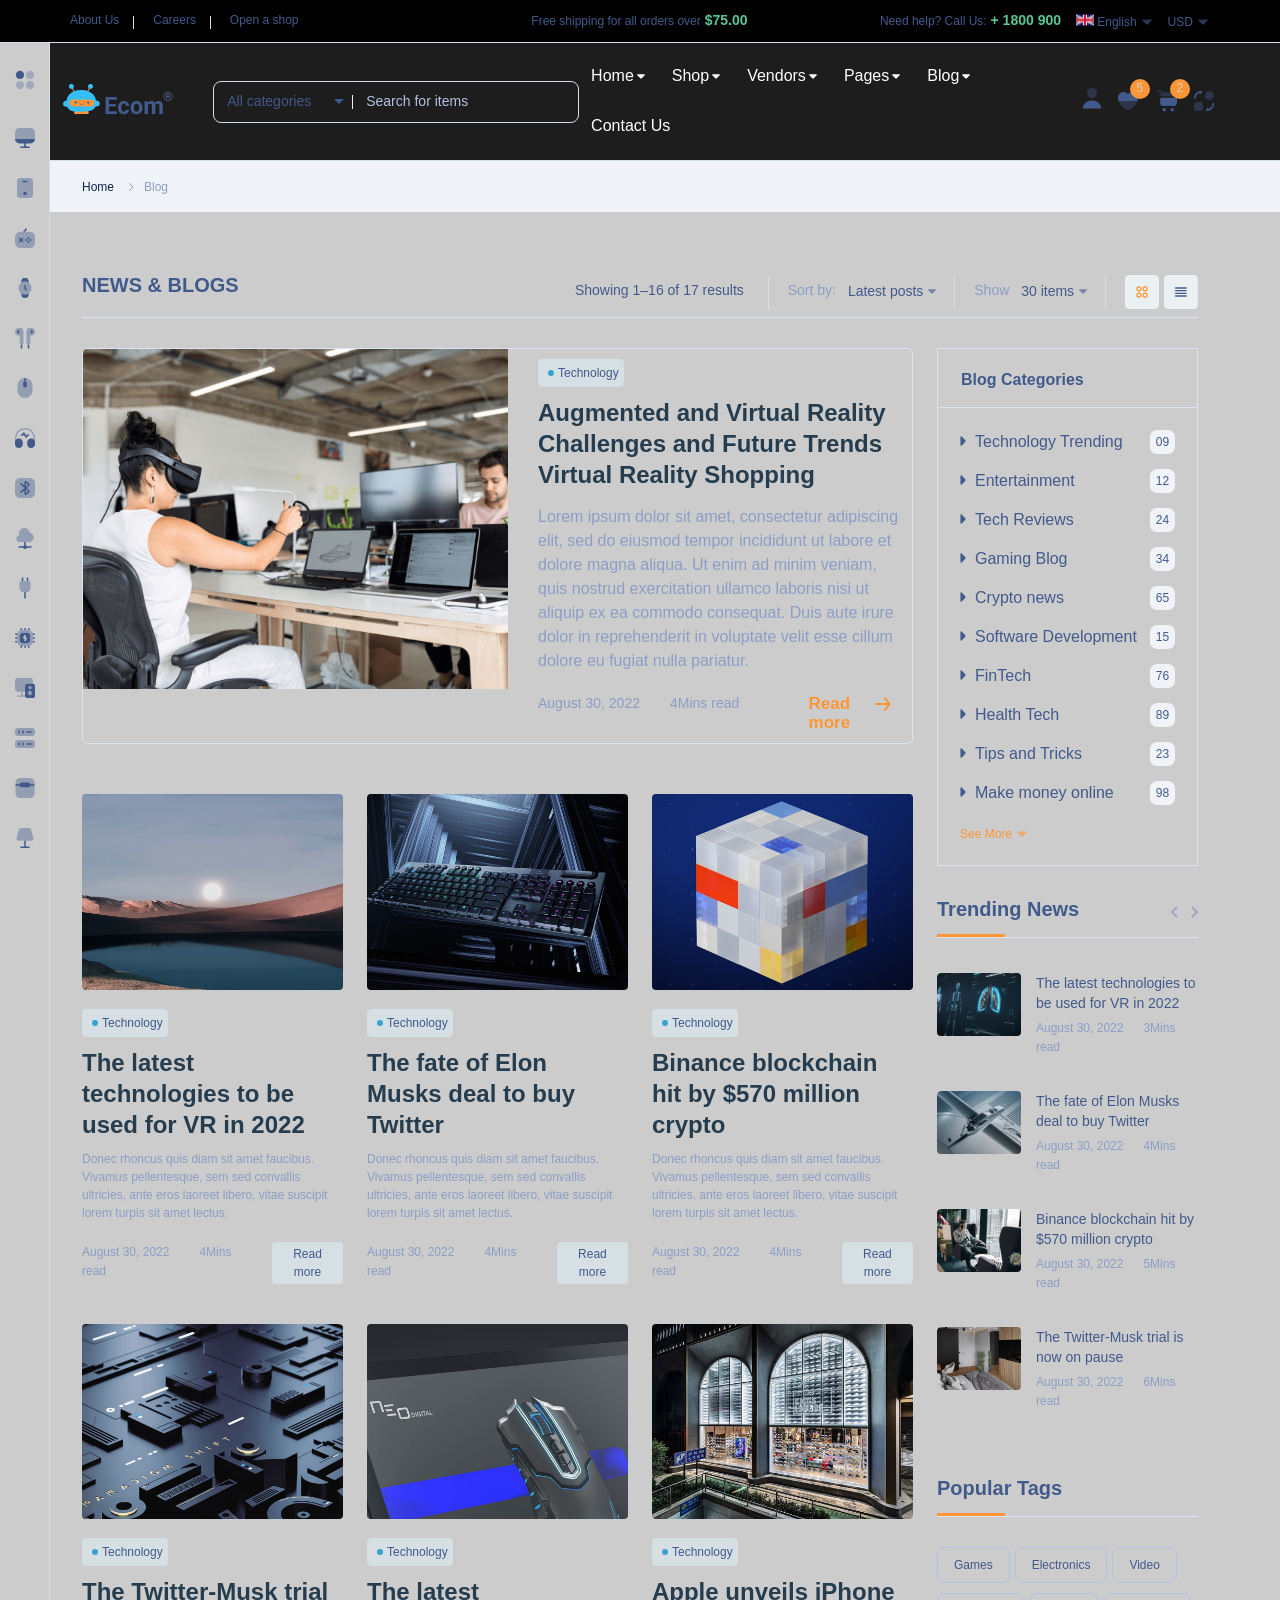
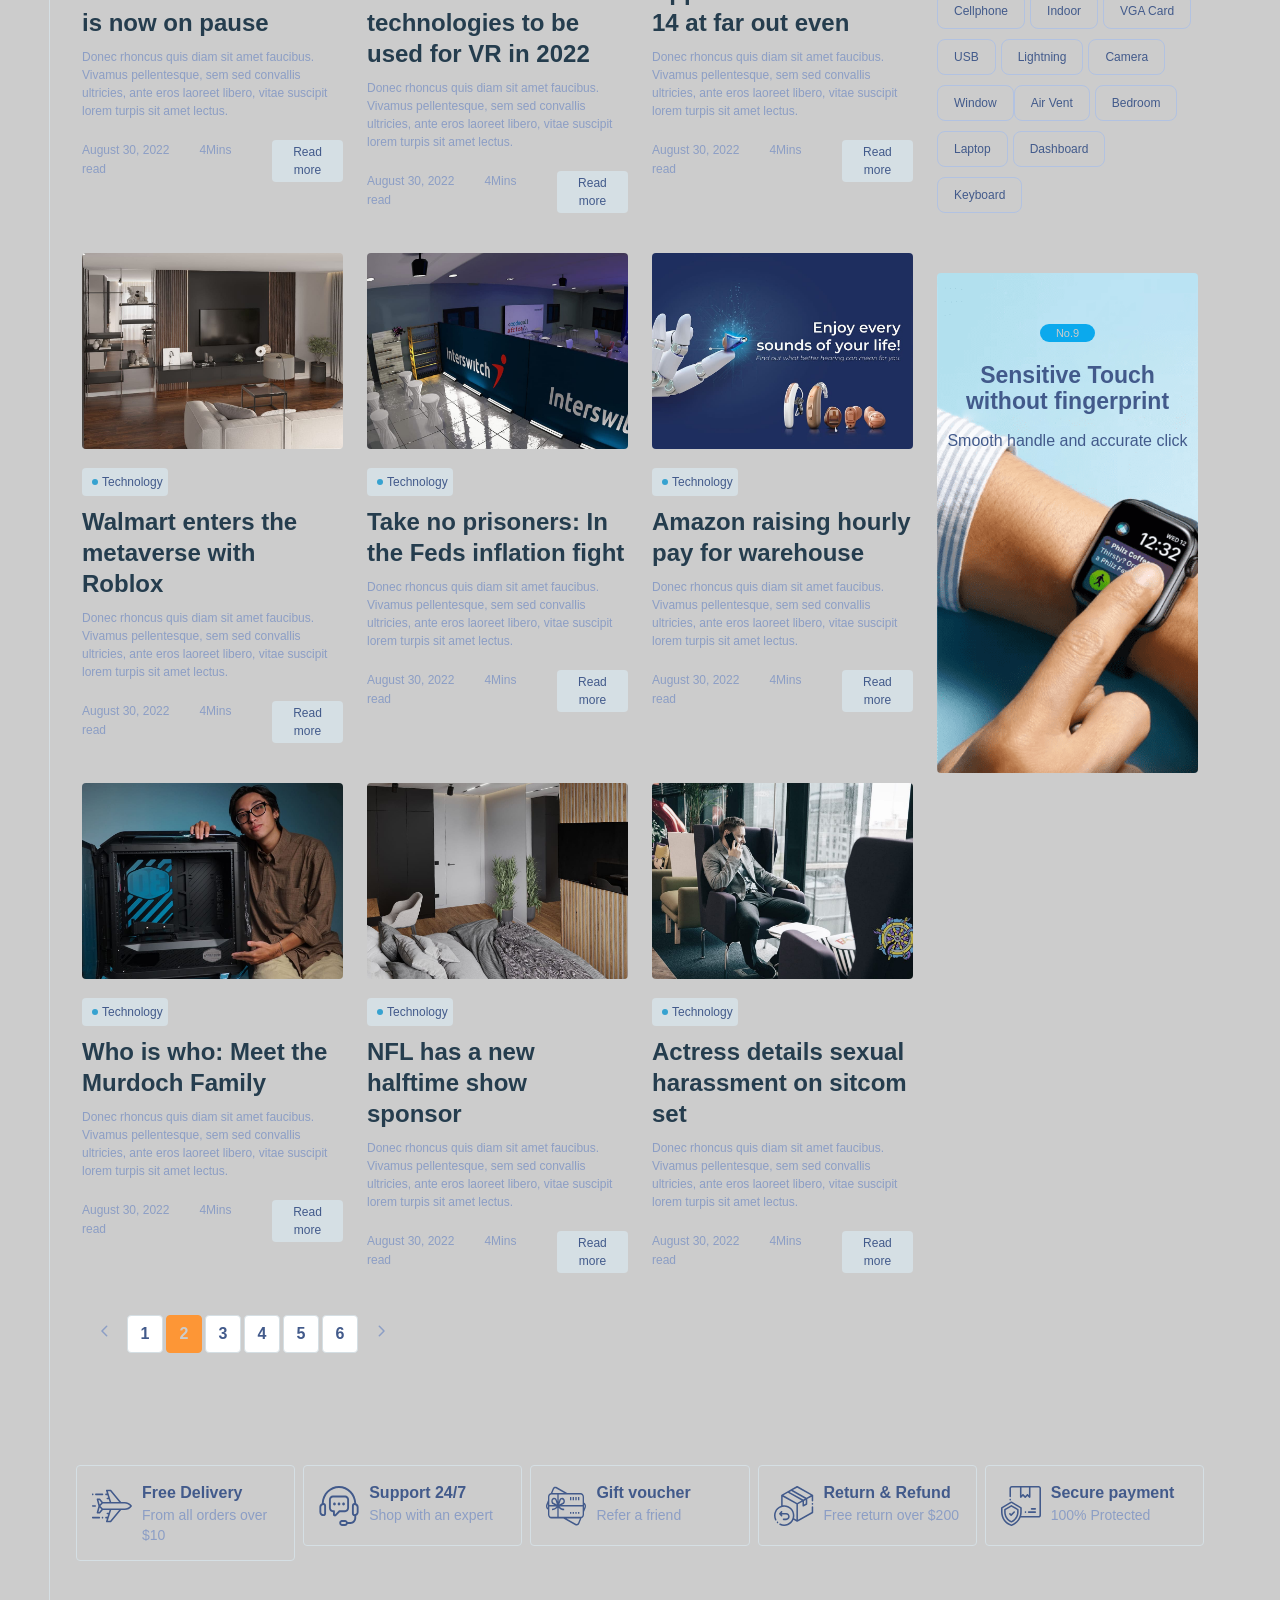
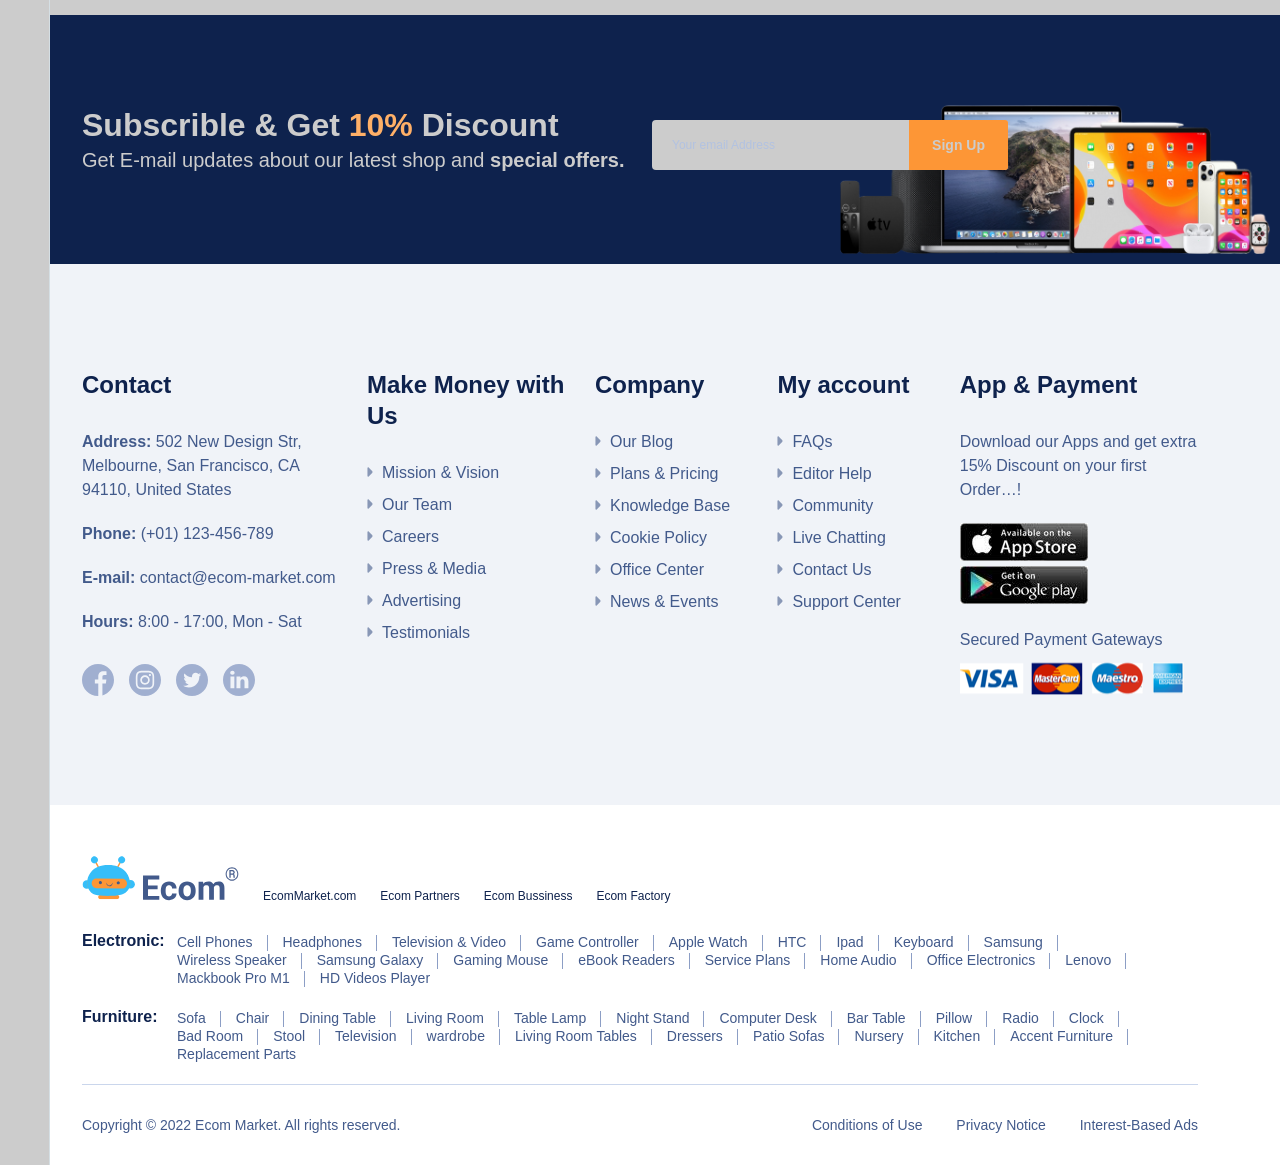
==== 1.HTML_Template_Frontend_LTR/blog-2.html @ 340ec9aa "Cambios en el home" ====
<!DOCTYPE html>
<html lang="en">
  <head>
    <meta charset="UTF-8">
    <meta name="viewport" content="width=device-width, initial-scale=1, maximum-scale=1">
    <meta http-equiv="X-UA-Compatible" content="ie=edge">
    <meta name="msapplication-TileColor" content="#0E0E0E">
    <meta name="template-color" content="#0E0E0E">
    <meta name="description" content="Index page">
    <meta name="keywords" content="index, page">
    <meta name="author" content="">
    <link rel="shortcut icon" type="image/x-icon" href="assets/imgs/template/favicon.svg">
    <link href="assets/css/style.css?v=3.0.0" rel="stylesheet">
    <title>Blog 2 - Ecom Marketplace Template</title>
  </head>
  <body>
    <div id="preloader-active">
      <div class="preloader d-flex align-items-center justify-content-center">
        <div class="preloader-inner position-relative">
          <div class="text-center"><img class="mb-10" src="assets/imgs/template/favicon.svg" alt="Ecom">
            <div class="preloader-dots"></div>
          </div>
        </div>
      </div>
    </div>
    <div class="topbar">
      <div class="container-topbar">
        <div class="menu-topbar-left d-none d-xl-block">
          <ul class="nav-small">
            <li><a class="font-xs" href="page-about-us.html">About Us</a></li>
            <li><a class="font-xs" href="page-careers.html">Careers</a></li>
            <li><a class="font-xs" href="page-register.html">Open a shop</a></li>
          </ul>
        </div>
        <div class="info-topbar text-center d-none d-xl-block"><span class="font-xs color-brand-3">Free shipping for all orders over</span><span class="font-sm-bold color-success"> $75.00</span></div>
        <div class="menu-topbar-right"><span class="font-xs color-brand-3">Need help? Call Us:</span><span class="font-sm-bold color-success"> + 1800 900</span>
          <div class="dropdown dropdown-language">
            <button class="btn dropdown-toggle" id="dropdownPage" type="button" data-bs-toggle="dropdown" aria-expanded="true" data-bs-display="static"><span class="dropdown-right font-xs color-brand-3"><img src="assets/imgs/template/en.svg" alt="Ecom"> English</span></button>
            <ul class="dropdown-menu dropdown-menu-light" aria-labelledby="dropdownPage" data-bs-popper="static">
              <li><a class="dropdown-item" href="#"><img src="assets/imgs/template/flag-en.svg" alt="Ecom"> English</a></li>
              <li><a class="dropdown-item" href="#"><img src="assets/imgs/template/flag-fr.svg" alt="Ecom"> Français</a></li>
              <li><a class="dropdown-item" href="#"><img src="assets/imgs/template/flag-es.svg" alt="Ecom"> Español</a></li>
              <li><a class="dropdown-item" href="#"><img src="assets/imgs/template/flag-pt.svg" alt="Ecom"> Português</a></li>
              <li><a class="dropdown-item" href="#"><img src="assets/imgs/template/flag-cn.svg" alt="Ecom"> 中国人</a></li>
            </ul>
          </div>
          <div class="dropdown dropdown-language">
            <button class="btn dropdown-toggle" id="dropdownPage2" type="button" data-bs-toggle="dropdown" aria-expanded="true" data-bs-display="static"><span class="dropdown-right font-xs color-brand-3">USD</span></button>
            <ul class="dropdown-menu dropdown-menu-light dropdown-menu-end" aria-labelledby="dropdownPage2" data-bs-popper="static">
              <li><a class="dropdown-item active" href="#">USD</a></li>
              <li><a class="dropdown-item" href="#">EUR</a></li>
              <li><a class="dropdown-item" href="#">AUD</a></li>
              <li><a class="dropdown-item" href="#">SGP</a></li>
            </ul>
          </div>
        </div>
      </div>
    </div>
    <header class="header sticky-bar">
      <div class="container">
        <div class="main-header">
          <div class="header-left">
            <div class="header-logo"><a class="d-flex" href="index.html"><img alt="Ecom" src="assets/imgs/template/logo.svg"></a></div>
            <div class="header-search">
              <div class="box-header-search">
                <form class="form-search" method="post" action="#">
                  <div class="box-category">
                    <select class="select-active select2-hidden-accessible">
                      <option>All categories</option>
                      <option value="Computers Accessories">Computers Accessories</option>
                      <option value="Cell Phones">Cell Phones</option>
                      <option value="Gaming Gatgets">Gaming Gatgets</option>
                      <option value="Smart watches">Smart watches</option>
                      <option value="Wired Headphone">Wired Headphone</option>
                      <option value="Mouse &amp; Keyboard">Mouse Keyboard</option>
                      <option value="Headphone">Headphone</option>
                      <option value="Bluetooth devices">Bluetooth devices</option>
                      <option value="Cloud Software">Cloud Software</option>
                    </select>
                  </div>
                  <div class="box-keysearch">
                    <input class="form-control font-xs" type="text" value="" placeholder="Search for items">
                  </div>
                </form>
              </div>
            </div>
            <div class="header-nav">
              <nav class="nav-main-menu d-none d-xl-block">
                <ul class="main-menu">
                  <li class="has-children"><a class="active" href="index.html">Home</a>
                    <ul class="sub-menu two-col">
                      <li><a href="index.html">Homepage - 1</a></li>
                      <li><a href="index-2.html">Homepage - 2</a></li>
                      <li><a href="index-3.html">Homepage - 3</a></li>
                      <li><a href="index-4.html">Homepage - 4</a></li>
                      <li><a href="index-5.html">Homepage - 5</a></li>
                      <li><a href="index-6.html">Homepage - 6</a></li>
                      <li><a href="index-7.html">Homepage - 7</a></li>
                      <li><a href="index-8.html">Homepage - 8</a></li>
                      <li><a href="index-9.html">Homepage - 9</a></li>
                      <li><a href="index-10.html">Homepage - 10</a></li>
                    </ul>
                  </li>
                  <li class="has-children"><a href="shop-grid.html">Shop</a>
                    <ul class="sub-menu two-col">
                      <li><a href="shop-grid.html">Shop Grid</a></li>
                      <li><a href="shop-grid-2.html">Shop Grid 2</a></li>
                      <li><a href="shop-list.html">Shop list - Left sidebar</a></li>
                      <li><a href="shop-list-2.html">Shop list - Right sidebar</a></li>
                      <li><a href="shop-fullwidth.html">Shop Fullwidth</a></li>
                      <li><a href="shop-single-product.html">Single Product</a></li>
                      <li><a href="shop-single-product-2.html">Single Product 2</a></li>
                      <li><a href="shop-single-product-3.html">Single Product 3</a></li>
                      <li><a href="shop-single-product-4.html">Single Product 4</a></li>
                      <li><a href="shop-cart.html">Shop Cart</a></li>
                      <li><a href="shop-checkout.html">Shop Checkout</a></li>
                      <li><a href="shop-compare.html">Shop Compare</a></li>
                      <li><a href="shop-wishlist.html">Shop Wishlist</a></li>
                    </ul>
                  </li>
                  <li class="has-children"><a href="shop-vendor-list.html">Vendors</a>
                    <ul class="sub-menu">
                      <li><a href="shop-vendor-list.html">Vendors Listing</a></li>
                      <li><a href="shop-vendor-single.html">Vendor Single</a></li>
                    </ul>
                  </li>
                  <li class="has-children"><a href="#">Pages</a>
                    <ul class="sub-menu">
                      <li><a href="page-about-us.html">About Us</a></li>
                      <li><a href="page-contact.html">Contact Us</a></li>
                      <li><a href="page-careers.html">Careers</a></li>
                      <li><a href="page-term.html">Term and Condition</a></li>
                      <li><a href="page-register.html">Register</a></li>
                      <li><a href="page-login.html">Login</a></li>
                      <li><a href="page-404.html">Error 404</a></li>
                    </ul>
                  </li>
                  <li class="has-children"><a href="blog.html">Blog</a>
                    <ul class="sub-menu">
                      <li><a href="blog.html">Blog - No Sidebar</a></li>
                      <li><a href="blog-2.html">Blog - Right Sidebar</a></li>
                      <li><a href="blog-list.html">Blog List</a></li>
                      <li><a href="blog-big.html">Blog category big</a></li>
                      <li><a href="blog-single.html">Blog Single - Left sidebar</a></li>
                      <li><a href="blog-single-2.html">Blog Single - Right sidebar</a></li>
                      <li><a href="blog-single-3.html">Blog Single - No sidebar</a></li>
                    </ul>
                  </li>
                  <li><a href="page-contact.html">Contact Us</a></li>
                </ul>
              </nav>
              <div class="burger-icon burger-icon-white"><span class="burger-icon-top"></span><span class="burger-icon-mid"></span><span class="burger-icon-bottom"></span></div>
            </div>
            <div class="header-shop">
              <div class="d-inline-block box-dropdown-cart"><span class="font-lg icon-list icon-account"><span>Account</span></span>
                <div class="dropdown-account">
                  <ul>
                    <li><a href="page-account.html">My Account</a></li>
                    <li><a href="page-account.html">Order Tracking</a></li>
                    <li><a href="page-account.html">My Orders</a></li>
                    <li><a href="page-account.html">My Wishlist</a></li>
                    <li><a href="page-account.html">Setting</a></li>
                    <li><a href="page-login.html">Sign out</a></li>
                  </ul>
                </div>
              </div><a class="font-lg icon-list icon-wishlist" href="shop-wishlist.html"><span>Wishlist</span><span class="number-item font-xs">5</span></a>
              <div class="d-inline-block box-dropdown-cart"><span class="font-lg icon-list icon-cart"><span>Cart</span><span class="number-item font-xs">2</span></span>
                <div class="dropdown-cart">
                  <div class="item-cart mb-20">
                    <div class="cart-image"><img src="assets/imgs/page/homepage1/imgsp5.png" alt="Ecom"></div>
                    <div class="cart-info"><a class="font-sm-bold color-brand-3" href="shop-single-product.html">2022 Apple iMac with Retina 5K Display 8GB RAM, 256GB SSD</a>
                      <p><span class="color-brand-2 font-sm-bold">1 x $2856.4</span></p>
                    </div>
                  </div>
                  <div class="item-cart mb-20">
                    <div class="cart-image"><img src="assets/imgs/page/homepage1/imgsp4.png" alt="Ecom"></div>
                    <div class="cart-info"><a class="font-sm-bold color-brand-3" href="shop-single-product-2.html">2022 Apple iMac with Retina 5K Display 8GB RAM, 256GB SSD</a>
                      <p><span class="color-brand-2 font-sm-bold">1 x $2856.4</span></p>
                    </div>
                  </div>
                  <div class="border-bottom pt-0 mb-15"></div>
                  <div class="cart-total">
                    <div class="row">
                      <div class="col-6 text-start"><span class="font-md-bold color-brand-3">Total</span></div>
                      <div class="col-6"><span class="font-md-bold color-brand-1">$2586.3</span></div>
                    </div>
                    <div class="row mt-15">
                      <div class="col-6 text-start"><a class="btn btn-cart w-auto" href="shop-cart.html">View cart</a></div>
                      <div class="col-6"><a class="btn btn-buy w-auto" href="shop-checkout.html">Checkout</a></div>
                    </div>
                  </div>
                </div>
              </div><a class="font-lg icon-list icon-compare" href="shop-compare.html"><span>Compare</span></a>
            </div>
          </div>
        </div>
      </div>
    </header>
    <div class="mobile-header-active mobile-header-wrapper-style perfect-scrollbar">
      <div class="mobile-header-wrapper-inner">
        <div class="mobile-header-content-area">
          <div class="mobile-logo"><a class="d-flex" href="index.html"><img alt="Ecom" src="assets/imgs/template/logo.svg"></a></div>
          <div class="perfect-scroll">
            <div class="mobile-menu-wrap mobile-header-border">
              <nav class="mt-15">
                <ul class="mobile-menu font-heading">
                  <li class="has-children"><a class="active" href="index.html">Home</a>
                    <ul class="sub-menu">
                      <li><a href="index.html">Homepage - 1</a></li>
                      <li><a href="index-2.html">Homepage - 2</a></li>
                      <li><a href="index-3.html">Homepage - 3</a></li>
                      <li><a href="index-4.html">Homepage - 4</a></li>
                      <li><a href="index-5.html">Homepage - 5</a></li>
                      <li><a href="index-6.html">Homepage - 6</a></li>
                      <li><a href="index-7.html">Homepage - 7</a></li>
                      <li><a href="index-8.html">Homepage - 8</a></li>
                      <li><a href="index-9.html">Homepage - 9</a></li>
                      <li><a href="index-10.html">Homepage - 10</a></li>
                    </ul>
                  </li>
                  <li class="has-children"><a href="shop-grid.html">Shop</a>
                    <ul class="sub-menu">
                      <li><a href="shop-grid.html">Shop Grid</a></li>
                      <li><a href="shop-grid-2.html">Shop Grid 2</a></li>
                      <li><a href="shop-list.html">Shop List</a></li>
                      <li><a href="shop-list-2.html">Shop List 2</a></li>
                      <li><a href="shop-fullwidth.html">Shop Fullwidth</a></li>
                      <li><a href="shop-single-product.html">Single Product</a></li>
                      <li><a href="shop-single-product-2.html">Single Product 2</a></li>
                      <li><a href="shop-single-product-3.html">Single Product 3</a></li>
                      <li><a href="shop-single-product-4.html">Single Product 4</a></li>
                      <li><a href="shop-cart.html">Shop Cart</a></li>
                      <li><a href="shop-checkout.html">Shop Checkout</a></li>
                      <li><a href="shop-compare.html">Shop Compare</a></li>
                      <li><a href="shop-wishlist.html">Shop Wishlist</a></li>
                    </ul>
                  </li>
                  <li class="has-children"><a href="shop-vendor-list.html">Vendors</a>
                    <ul class="sub-menu">
                      <li><a href="shop-vendor-list.html">Vendors Listing</a></li>
                      <li><a href="shop-vendor-single.html">Vendor Single</a></li>
                    </ul>
                  </li>
                  <li class="has-children"><a href="#">Pages</a>
                    <ul class="sub-menu">
                      <li><a href="page-about-us.html">About Us</a></li>
                      <li><a href="page-contact.html">Contact Us</a></li>
                      <li><a href="page-careers.html">Careers</a></li>
                      <li><a href="page-term.html">Term and Condition</a></li>
                      <li><a href="page-register.html">Register</a></li>
                      <li><a href="page-login.html">Login</a></li>
                      <li><a href="page-404.html">Error 404</a></li>
                    </ul>
                  </li>
                  <li class="has-children"><a href="blog.html">Blog</a>
                    <ul class="sub-menu">
                      <li><a href="blog.html">Blog Grid</a></li>
                      <li><a href="blog-2.html">Blog Grid 2</a></li>
                      <li><a href="blog-list.html">Blog List</a></li>
                      <li><a href="blog-big.html">Blog Big</a></li>
                      <li><a href="blog-single.html">Blog Single - Left sidebar</a></li>
                      <li><a href="blog-single-2.html">Blog Single - Right sidebar</a></li>
                      <li><a href="blog-single-3.html">Blog Single - No sidebar</a></li>
                    </ul>
                  </li>
                  <li><a href="page-contact.html">Contact</a></li>
                </ul>
              </nav>
            </div>
            <div class="mobile-account">
              <div class="mobile-header-top">
                <div class="user-account"><a href="page-account.html"><img src="assets/imgs/template/ava_1.png" alt="Ecom"></a>
                  <div class="content">
                    <h6 class="user-name">Hello<span class="text-brand"> Steven !</span></h6>
                    <p class="font-xs text-muted">You have 3 new messages</p>
                  </div>
                </div>
              </div>
              <ul class="mobile-menu">
                <li><a href="page-account.html">My Account</a></li>
                <li><a href="page-account.html">Order Tracking</a></li>
                <li><a href="page-account.html">My Orders</a></li>
                <li><a href="page-account.html">My Wishlist</a></li>
                <li><a href="page-account.html">Setting</a></li>
                <li><a href="page-login.html">Sign out</a></li>
              </ul>
            </div>
            <div class="mobile-banner">
              <div class="bg-5 block-iphone"><span class="color-brand-3 font-sm-lh32">Starting from $899</span>
                <h3 class="font-xl mb-10">iPhone 12 Pro 128Gb</h3>
                <p class="font-base color-brand-3 mb-10">Special Sale</p><a class="btn btn-arrow" href="shop-grid.html">learn more</a>
              </div>
            </div>
            <div class="site-copyright color-gray-400 mt-30">Copyright 2022 &copy; Ecom - Marketplace Template.<br>Designed by<a href="http://alithemes.com" target="_blank">&nbsp; AliThemes</a></div>
          </div>
        </div>
      </div>
    </div>
    <div class="sidebar-left"><a class="btn btn-open" href="#"></a>
      <ul class="menu-icons hidden">
        <li><a href="javascript:void(0)"><img src="assets/imgs/template/monitor.svg" alt="Ecom"></a></li>
        <li><a href="javascript:void(0)"><img src="assets/imgs/template/mobile.svg" alt="Ecom"></a></li>
        <li><a href="#"><img src="assets/imgs/template/game.svg" alt="Ecom"></a></li>
        <li><a href="#"><img src="assets/imgs/template/clock.svg" alt="Ecom"></a></li>
        <li><a href="#"><img src="assets/imgs/template/airpod.svg" alt="Ecom"></a></li>
        <li><a href="#"><img src="assets/imgs/template/airpods.svg" alt="Ecom"></a></li>
        <li><a href="#"><img src="assets/imgs/template/mouse.svg" alt="Ecom"></a></li>
        <li><a href="#"><img src="assets/imgs/template/music-play.svg" alt="Ecom"></a></li>
        <li><a href="#"><img src="assets/imgs/template/bluetooth.svg" alt="Ecom"></a></li>
        <li><a href="#"><img src="assets/imgs/template/clound.svg" alt="Ecom"></a></li>
        <li><a href="#"><img src="assets/imgs/template/electricity.svg" alt="Ecom"></a></li>
        <li><a href="#"><img src="assets/imgs/template/cpu.svg" alt="Ecom"></a></li>
        <li><a href="#"><img src="assets/imgs/template/devices.svg" alt="Ecom"></a></li>
        <li><a href="#"><img src="assets/imgs/template/driver.svg" alt="Ecom"></a></li>
        <li><a href="#"><img src="assets/imgs/template/lamp.svg" alt="Ecom"></a></li>
      </ul>
      <ul class="menu-texts menu-close">
        <li class="has-children"><a href="shop-grid-2.html"><span class="img-link"><img src="assets/imgs/template/monitor.svg" alt="Ecom"></span><span class="text-link">Computers &amp; Accessories</span></a>
          <ul class="sub-menu">
            <li><a href="shop-grid.html">Computer Accessories</a></li>
            <li><a href="shop-grid.html">Computer Cases</a></li>
            <li><a href="shop-grid.html">Laptop</a></li>
            <li><a href="shop-grid.html">HDD</a></li>
            <li><a href="shop-grid.html">RAM</a></li>
            <li><a href="shop-grid.html">Headphone</a></li>
          </ul>
        </li>
        <li class="has-children"><a href="#"><span class="img-link"><img src="assets/imgs/template/mobile.svg" alt="Ecom"></span><span class="text-link">Cell Phones</span></a>
          <ul class="sub-menu">
            <li><a href="shop-grid.html">Phone Accessories</a></li>
            <li><a href="shop-grid.html">Phone Cases</a></li>
            <li><a href="shop-grid.html">Postpaid Phones</a></li>
            <li><a href="shop-grid.html">Unlocked Phones</a></li>
            <li><a href="shop-grid.html">Prepaid Phones</a></li>
            <li><a href="shop-grid.html">Prepaid Plans</a></li>
            <li><a href="shop-grid.html">Refurbished Phones</a></li>
            <li><a href="shop-grid.html">Straight Talk</a></li>
            <li><a href="shop-grid.html">iPhone</a></li>
            <li><a href="shop-grid.html">Samsung Galaxy</a></li>
            <li><a href="shop-grid.html">Samsung Galaxy</a></li>
            <li><a href="shop-grid.html">Samsung Galaxy</a></li>
            <li><a href="shop-grid.html">Samsung Galaxy</a></li>
            <li><a href="shop-grid.html">Samsung Galaxy</a></li>
          </ul>
        </li>
        <li class="has-children"><a href="shop-grid.html"><span class="img-link"><img src="assets/imgs/template/game.svg" alt="Ecom"></span><span class="text-link">Gaming Gatgets</span></a>
          <ul class="sub-menu">
            <li><a href="shop-grid.html">Wireless Routers</a></li>
            <li><a href="shop-grid.html">Cool New Gadgets</a></li>
            <li><a href="shop-grid.html">Tech and Gadgets</a></li>
            <li><a href="shop-grid.html">Geek Gifts and Gadgets</a></li>
            <li><a href="shop-grid.html">Xbox Accessories</a></li>
            <li><a href="shop-grid.html">PlayStation Accessories</a></li>
          </ul>
        </li>
        <li class="has-children"><a href="shop-grid.html"><span class="img-link"><img src="assets/imgs/template/clock.svg" alt="Ecom"></span><span class="text-link">Smart watches</span></a>
          <ul class="sub-menu">
            <li><a href="shop-grid.html">Smart Watches</a></li>
            <li><a href="shop-grid.html">Fashion Smart Watches</a></li>
            <li><a href="shop-grid.html">Smart Bracelets</a></li>
            <li><a href="shop-grid.html">Pocket Watches</a></li>
            <li><a href="shop-grid.html">Smart Rings</a></li>
            <li><a href="shop-grid.html">Other Watches</a></li>
          </ul>
        </li>
        <li class="has-children"><a href="shop-grid.html"><span class="img-link"><img src="assets/imgs/template/airpods.svg" alt="Ecom"></span><span class="text-link">Wired Headphone</span></a>
          <ul class="sub-menu">
            <li><a href="shop-grid.html">On-Ear Headphones</a></li>
            <li><a href="shop-grid.html">Earbud & In-Ear</a></li>
            <li><a href="shop-grid.html">DJ Headphones</a></li>
            <li><a href="shop-grid.html">PC Accessories</a></li>
            <li><a href="shop-grid.html">PC Game Headsets</a></li>
          </ul>
        </li>
        <li class="has-children"><a href="shop-grid.html"><span class="img-link"><img src="assets/imgs/template/mouse.svg" alt="Ecom"></span><span class="text-link">Mouse &amp; Keyboard</span></a>
          <ul class="sub-menu">
            <li><a href="shop-grid.html">Logitech</a></li>
            <li><a href="shop-grid.html">Redragon</a></li>
            <li><a href="shop-grid.html">Amazon Basics</a></li>
            <li><a href="shop-grid.html">Microsoft</a></li>
            <li><a href="shop-grid.html">MageGee</a></li>
          </ul>
        </li>
        <li class="has-children"><a href="shop-grid.html"><span class="img-link"><img src="assets/imgs/template/music-play.svg" alt="Ecom"></span><span class="text-link">Headphone</span></a>
          <ul class="sub-menu">
            <li><a href="shop-grid.html">Car Audio Systems</a></li>
            <li><a href="shop-grid.html">Cellphones</a></li>
            <li><a href="shop-grid.html">Desktops</a></li>
            <li><a href="shop-grid.html">Gaming Consoles</a></li>
            <li><a href="shop-grid.html">Telephones</a></li>
          </ul>
        </li>
        <li class="has-children"><a href="shop-grid.html"><span class="img-link"><img src="assets/imgs/template/bluetooth.svg" alt="Ecom"></span><span class="text-link">Bluetooth devices</span></a>
          <ul class="sub-menu">
            <li><a href="shop-grid.html">Player Accessories</a></li>
            <li><a href="shop-grid.html">Computer Accessories</a></li>
            <li><a href="shop-grid.html">Speakers & Audio</a></li>
            <li><a href="shop-grid.html">Computer Networking</a></li>
            <li><a href="shop-grid.html">Movies & Films</a></li>
          </ul>
        </li>
        <li class="has-children"><a href="shop-grid.html"><span class="img-link"><img src="assets/imgs/template/clound.svg" alt="Ecom"></span><span class="text-link">Cloud Software</span></a>
          <ul class="sub-menu">
            <li><a href="shop-grid.html">Android</a></li>
            <li><a href="shop-grid.html">Linux & Unix</a></li>
            <li><a href="shop-grid.html">Macintosh</a></li>
            <li><a href="shop-grid.html">Windows</a></li>
            <li><a href="shop-grid.html">iPhone & iOS</a></li>
          </ul>
        </li>
        <li class="has-children"><a href="shop-grid.html"><span class="img-link"><img src="assets/imgs/template/electricity.svg" alt="Ecom"></span><span class="text-link">Electric accessories</span></a>
          <ul class="sub-menu">
            <li><a href="shop-grid.html">Antenna Toppers</a></li>
            <li><a href="shop-grid.html">Automotive Body Armor</a></li>
            <li><a href="shop-grid.html">Power Inverter</a></li>
            <li><a href="shop-grid.html">Gas Tank Doors</a></li>
            <li><a href="shop-grid.html">Hood Scoops & Vents</a></li>
          </ul>
        </li>
        <li class="has-children"><a href="shop-grid.html"><span class="img-link"><img src="assets/imgs/template/cpu.svg" alt="Ecom"></span><span class="text-link">Mainboard &amp; CPU</span></a>
          <ul class="sub-menu">
            <li><a href="shop-grid.html">Computer CPU Processors</a></li>
            <li><a href="shop-grid.html">Internal Fans & Cooling</a></li>
            <li><a href="shop-grid.html">Graphics Cards</a></li>
            <li><a href="shop-grid.html">Network I/O Port Cards</a></li>
            <li><a href="shop-grid.html">Internal Memory Card</a></li>
          </ul>
        </li>
        <li class="has-children"><a href="shop-grid.html"><span class="img-link"><img src="assets/imgs/template/devices.svg" alt="Ecom"></span><span class="text-link">Desktop PC</span></a>
          <ul class="sub-menu">
            <li><a href="shop-grid.html">Graphic PC</a></li>
            <li><a href="shop-grid.html">Office PC</a></li>
            <li><a href="shop-grid.html">Gaming PC</a></li>
            <li><a href="shop-grid.html">Server</a></li>
          </ul>
        </li>
        <li class="has-children"><a href="shop-grid.html"><span class="img-link"><img src="assets/imgs/template/driver.svg" alt="Ecom"></span><span class="text-link">Speaker</span></a>
          <ul class="sub-menu">
            <li><a href="shop-grid.html">JBL</a></li>
            <li><a href="shop-grid.html">Anker</a></li>
            <li><a href="shop-grid.html">Pyle</a></li>
            <li><a href="shop-grid.html">Bose</a></li>
            <li><a href="shop-grid.html">Logitech</a></li>
          </ul>
        </li>
        <li class="has-children"><a href="shop-grid.html"><span class="img-link"><img src="assets/imgs/template/airpod.svg" alt="Ecom"></span><span class="text-link">Bluetooth Headphone</span></a>
          <ul class="sub-menu">
            <li><a href="shop-grid.html">On-Ear Headphones</a></li>
            <li><a href="shop-grid.html">In-Ear Headphones</a></li>
            <li><a href="shop-grid.html">Earbud</a></li>
            <li><a href="shop-grid.html">Over-Ear Headphones</a></li>
            <li><a href="shop-grid.html">Other</a></li>
          </ul>
        </li>
        <li class="has-children"><a href="shop-grid.html"><span class="img-link"><img src="assets/imgs/template/lamp.svg" alt="Ecom"></span><span class="text-link">Computer Decor</span></a>
          <ul class="sub-menu">
            <li><a href="shop-grid.html">Copyholders</a></li>
            <li><a href="shop-grid.html">Office Bookends</a></li>
            <li><a href="shop-grid.html">Business Card Holders</a></li>
            <li><a href="shop-grid.html">Lap Desks</a></li>
            <li><a href="shop-grid.html">Mouse Pads</a></li>
          </ul>
        </li>
      </ul>
    </div>
    <div class="mobile-header-active mobile-header-wrapper-style perfect-scrollbar">
      <div class="mobile-header-wrapper-inner">
        <div class="mobile-header-content-area">
          <div class="mobile-logo"><a class="d-flex" href="index.html"><img alt="Ecom" src="assets/imgs/template/logo.svg"></a></div>
          <div class="perfect-scroll">
            <div class="mobile-menu-wrap mobile-header-border">
              <nav class="mt-15">
                <ul class="mobile-menu font-heading">
                  <li class="has-children"><a class="active" href="index.html">Home</a>
                    <ul class="sub-menu">
                      <li><a href="index.html">Homepage - 1</a></li>
                      <li><a href="index-2.html">Homepage - 2</a></li>
                      <li><a href="index-3.html">Homepage - 3</a></li>
                      <li><a href="index-4.html">Homepage - 4</a></li>
                      <li><a href="index-5.html">Homepage - 5</a></li>
                      <li><a href="index-6.html">Homepage - 6</a></li>
                      <li><a href="index-7.html">Homepage - 7</a></li>
                      <li><a href="index-8.html">Homepage - 8</a></li>
                      <li><a href="index-9.html">Homepage - 9</a></li>
                      <li><a href="index-10.html">Homepage - 10</a></li>
                    </ul>
                  </li>
                  <li class="has-children"><a href="shop-grid.html">Shop</a>
                    <ul class="sub-menu">
                      <li><a href="shop-grid.html">Shop Grid</a></li>
                      <li><a href="shop-grid-2.html">Shop Grid 2</a></li>
                      <li><a href="shop-list.html">Shop List</a></li>
                      <li><a href="shop-list-2.html">Shop List 2</a></li>
                      <li><a href="shop-fullwidth.html">Shop Fullwidth</a></li>
                      <li><a href="shop-single-product.html">Single Product</a></li>
                      <li><a href="shop-single-product-2.html">Single Product 2</a></li>
                      <li><a href="shop-single-product-3.html">Single Product 3</a></li>
                      <li><a href="shop-single-product-4.html">Single Product 4</a></li>
                      <li><a href="shop-cart.html">Shop Cart</a></li>
                      <li><a href="shop-checkout.html">Shop Checkout</a></li>
                      <li><a href="shop-compare.html">Shop Compare</a></li>
                      <li><a href="shop-wishlist.html">Shop Wishlist</a></li>
                    </ul>
                  </li>
                  <li class="has-children"><a href="shop-vendor-list.html">Vendors</a>
                    <ul class="sub-menu">
                      <li><a href="shop-vendor-list.html">Vendors Listing</a></li>
                      <li><a href="shop-vendor-single.html">Vendor Single</a></li>
                    </ul>
                  </li>
                  <li class="has-children"><a href="#">Pages</a>
                    <ul class="sub-menu">
                      <li><a href="page-about-us.html">About Us</a></li>
                      <li><a href="page-contact.html">Contact Us</a></li>
                      <li><a href="page-careers.html">Careers</a></li>
                      <li><a href="page-term.html">Term and Condition</a></li>
                      <li><a href="page-register.html">Register</a></li>
                      <li><a href="page-login.html">Login</a></li>
                      <li><a href="page-404.html">Error 404</a></li>
                    </ul>
                  </li>
                  <li class="has-children"><a href="blog.html">Blog</a>
                    <ul class="sub-menu">
                      <li><a href="blog.html">Blog Grid</a></li>
                      <li><a href="blog-2.html">Blog Grid 2</a></li>
                      <li><a href="blog-list.html">Blog List</a></li>
                      <li><a href="blog-big.html">Blog Big</a></li>
                      <li><a href="blog-single.html">Blog Single - Left sidebar</a></li>
                      <li><a href="blog-single-2.html">Blog Single - Right sidebar</a></li>
                      <li><a href="blog-single-3.html">Blog Single - No sidebar</a></li>
                    </ul>
                  </li>
                  <li><a href="page-contact.html">Contact</a></li>
                </ul>
              </nav>
            </div>
            <div class="mobile-account">
              <div class="mobile-header-top">
                <div class="user-account"><a href="page-account.html"><img src="assets/imgs/template/ava_1.png" alt="Ecom"></a>
                  <div class="content">
                    <h6 class="user-name">Hello<span class="text-brand"> Steven !</span></h6>
                    <p class="font-xs text-muted">You have 3 new messages</p>
                  </div>
                </div>
              </div>
              <ul class="mobile-menu">
                <li><a href="page-account.html">My Account</a></li>
                <li><a href="page-account.html">Order Tracking</a></li>
                <li><a href="page-account.html">My Orders</a></li>
                <li><a href="page-account.html">My Wishlist</a></li>
                <li><a href="page-account.html">Setting</a></li>
                <li><a href="page-login.html">Sign out</a></li>
              </ul>
            </div>
            <div class="mobile-banner">
              <div class="bg-5 block-iphone"><span class="color-brand-3 font-sm-lh32">Starting from $899</span>
                <h3 class="font-xl mb-10">iPhone 12 Pro 128Gb</h3>
                <p class="font-base color-brand-3 mb-10">Special Sale</p><a class="btn btn-arrow" href="shop-grid.html">learn more</a>
              </div>
            </div>
            <div class="site-copyright color-gray-400 mt-30">Copyright 2022 &copy; Ecom - Marketplace Template.<br>Designed by<a href="http://alithemes.com" target="_blank">&nbsp; AliThemes</a></div>
          </div>
        </div>
      </div>
    </div>
    <main class="main">
      <div class="section-box">
        <div class="breadcrumbs-div">
          <div class="container">
            <ul class="breadcrumb">
              <li><a class="font-xs color-gray-1000" href="index.html">Home</a></li>
              <li><a class="font-xs color-gray-500" href="blog.html">Blog</a></li>
            </ul>
          </div>
        </div>
      </div>
      <section class="section-box shop-template mt-30">
        <div class="container">
          <div class="row">
            <div class="col-lg-12">
              <div class="box-filters mt-0 pb-5 border-bottom">
                <div class="row">
                  <div class="col-xl-2 col-lg-3 mb-0 text-lg-start text-center">
                    <h5 class="color-brand-3 text-uppercase">NEWS &amp; BLOGS</h5>
                  </div>
                  <div class="col-xl-10 col-lg-9 mb-0 text-lg-end text-center"><span class="font-sm color-gray-900 font-medium border-1-right span">Showing 1&ndash;16 of 17 results</span>
                    <div class="d-inline-block"><span class="font-sm color-gray-500 font-medium">Sort by:</span>
                      <div class="dropdown dropdown-sort border-1-right">
                        <button class="btn dropdown-toggle font-sm color-gray-900 font-medium" id="dropdownSort" type="button" data-bs-toggle="dropdown" aria-expanded="false">Latest posts</button>
                        <ul class="dropdown-menu dropdown-menu-light" aria-labelledby="dropdownSort" style="margin: 0px;">
                          <li><a class="dropdown-item active" href="#">Latest posts</a></li>
                          <li><a class="dropdown-item" href="#">Oldest posts</a></li>
                          <li><a class="dropdown-item" href="#">Comments posts</a></li>
                        </ul>
                      </div>
                    </div>
                    <div class="d-inline-block"><span class="font-sm color-gray-500 font-medium">Show</span>
                      <div class="dropdown dropdown-sort border-1-right">
                        <button class="btn dropdown-toggle font-sm color-gray-900 font-medium" id="dropdownSort2" type="button" data-bs-toggle="dropdown" aria-expanded="false" data-bs-display="static"><span>30 items</span></button>
                        <ul class="dropdown-menu dropdown-menu-light" aria-labelledby="dropdownSort2">
                          <li><a class="dropdown-item active" href="#">30 items</a></li>
                          <li><a class="dropdown-item" href="#">50 items</a></li>
                          <li><a class="dropdown-item" href="#">100 items</a></li>
                        </ul>
                      </div>
                    </div>
                    <div class="d-inline-block"><a class="view-type-grid mr-5 active" href="blog.html"></a><a class="view-type-list" href="blog-list.html"></a></div>
                  </div>
                </div>
              </div>
            </div>
          </div>
          <div class="row mt-30">
            <div class="col-lg-9">
              <div class="row">
                <div class="col-lg-12 mb-50 display-list">
                  <div class="card-grid-style-1">
                    <div class="image-box"><a href="blog-single.html"><img src="assets/imgs/page/homepage1/img-1.png" alt="Ecom"></a></div>
                    <div class="blog-info"><a class="tag-dot font-xs" href="#">Technology</a><a class="color-gray-1100" href="blog-single.html">
                        <h4 class="mb-15">Augmented and Virtual Reality Challenges and Future Trends Virtual Reality Shopping</h4></a>
                      <p class="font-md color-gray-500">Lorem ipsum dolor sit amet, consectetur adipiscing elit, sed do eiusmod tempor incididunt ut labore et dolore magna aliqua. Ut enim ad minim veniam, quis nostrud exercitation ullamco laboris nisi ut aliquip ex ea commodo consequat. Duis aute irure dolor in reprehenderit in voluptate velit esse cillum dolore eu fugiat nulla pariatur.</p>
                      <div class="row mt-20">
                        <div class="col-8"><span class="color-gray-500 font-sm mr-30">August 30, 2022</span><span class="color-gray-500 font-sm">4<span>Mins read</span></span></div>
                        <div class="col-4 text-end"><a class="btn btn-arrow-2">Read more</a></div>
                      </div>
                    </div>
                  </div>
                </div>
                <div class="col-lg-4 col-md-6 col-sm-6 col-12 mb-40">
                  <div class="card-grid-style-1">
                    <div class="image-box"><a href="blog-single.html"></a><img src="assets/imgs/page/blog/blog-13.jpg" alt="Ecom"></div><a class="tag-dot font-xs" href="blog.html">Technology</a><a class="color-gray-1100" href="blog-single.html">
                      <h4 class="mb-10">The latest technologies to be used for VR in 2022</h4></a>
                    <p class="font-xs color-gray-500">Donec rhoncus quis diam sit amet faucibus. Vivamus pellentesque, sem sed convallis ultricies, ante eros laoreet libero, vitae suscipit lorem turpis sit amet lectus.</p>
                    <div class="row mt-20">
                      <div class="col-8"><span class="color-gray-500 font-xs mr-30">August 30, 2022</span><span class="color-gray-500 font-xs">4<span>Mins read</span></span></div>
                      <div class="col-4 text-end"><a class="btn btn-gray font-xs font-medium">Read more</a></div>
                    </div>
                  </div>
                </div>
                <div class="col-lg-4 col-md-6 col-sm-6 col-12 mb-40">
                  <div class="card-grid-style-1">
                    <div class="image-box"><a href="blog-single.html"></a><img src="assets/imgs/page/blog/blog-14.jpg" alt="Ecom"></div><a class="tag-dot font-xs" href="blog.html">Technology</a><a class="color-gray-1100" href="blog-single.html">
                      <h4 class="mb-10">The fate of Elon Musks deal to buy Twitter</h4></a>
                    <p class="font-xs color-gray-500">Donec rhoncus quis diam sit amet faucibus. Vivamus pellentesque, sem sed convallis ultricies, ante eros laoreet libero, vitae suscipit lorem turpis sit amet lectus.</p>
                    <div class="row mt-20">
                      <div class="col-8"><span class="color-gray-500 font-xs mr-30">August 30, 2022</span><span class="color-gray-500 font-xs">4<span>Mins read</span></span></div>
                      <div class="col-4 text-end"><a class="btn btn-gray font-xs font-medium">Read more</a></div>
                    </div>
                  </div>
                </div>
                <div class="col-lg-4 col-md-6 col-sm-6 col-12 mb-40">
                  <div class="card-grid-style-1">
                    <div class="image-box"><a href="blog-single.html"></a><img src="assets/imgs/page/blog/blog-15.jpg" alt="Ecom"></div><a class="tag-dot font-xs" href="blog.html">Technology</a><a class="color-gray-1100" href="blog-single.html">
                      <h4 class="mb-10">Binance blockchain hit by $570 million crypto</h4></a>
                    <p class="font-xs color-gray-500">Donec rhoncus quis diam sit amet faucibus. Vivamus pellentesque, sem sed convallis ultricies, ante eros laoreet libero, vitae suscipit lorem turpis sit amet lectus.</p>
                    <div class="row mt-20">
                      <div class="col-8"><span class="color-gray-500 font-xs mr-30">August 30, 2022</span><span class="color-gray-500 font-xs">4<span>Mins read</span></span></div>
                      <div class="col-4 text-end"><a class="btn btn-gray font-xs font-medium">Read more</a></div>
                    </div>
                  </div>
                </div>
                <div class="col-lg-4 col-md-6 col-sm-6 col-12 mb-40">
                  <div class="card-grid-style-1">
                    <div class="image-box"><a href="blog-single.html"></a><img src="assets/imgs/page/blog/blog-16.jpg" alt="Ecom"></div><a class="tag-dot font-xs" href="blog.html">Technology</a><a class="color-gray-1100" href="blog-single.html">
                      <h4 class="mb-10">The Twitter-Musk trial is now on pause</h4></a>
                    <p class="font-xs color-gray-500">Donec rhoncus quis diam sit amet faucibus. Vivamus pellentesque, sem sed convallis ultricies, ante eros laoreet libero, vitae suscipit lorem turpis sit amet lectus.</p>
                    <div class="row mt-20">
                      <div class="col-8"><span class="color-gray-500 font-xs mr-30">August 30, 2022</span><span class="color-gray-500 font-xs">4<span>Mins read</span></span></div>
                      <div class="col-4 text-end"><a class="btn btn-gray font-xs font-medium">Read more</a></div>
                    </div>
                  </div>
                </div>
                <div class="col-lg-4 col-md-6 col-sm-6 col-12 mb-40">
                  <div class="card-grid-style-1">
                    <div class="image-box"><a href="blog-single.html"></a><img src="assets/imgs/page/blog/blog-17.jpg" alt="Ecom"></div><a class="tag-dot font-xs" href="blog.html">Technology</a><a class="color-gray-1100" href="blog-single.html">
                      <h4 class="mb-10">The latest technologies to be used for VR in 2022</h4></a>
                    <p class="font-xs color-gray-500">Donec rhoncus quis diam sit amet faucibus. Vivamus pellentesque, sem sed convallis ultricies, ante eros laoreet libero, vitae suscipit lorem turpis sit amet lectus.</p>
                    <div class="row mt-20">
                      <div class="col-8"><span class="color-gray-500 font-xs mr-30">August 30, 2022</span><span class="color-gray-500 font-xs">4<span>Mins read</span></span></div>
                      <div class="col-4 text-end"><a class="btn btn-gray font-xs font-medium">Read more</a></div>
                    </div>
                  </div>
                </div>
                <div class="col-lg-4 col-md-6 col-sm-6 col-12 mb-40">
                  <div class="card-grid-style-1">
                    <div class="image-box"><a href="blog-single.html"></a><img src="assets/imgs/page/blog/blog-9.jpg" alt="Ecom"></div><a class="tag-dot font-xs" href="blog.html">Technology</a><a class="color-gray-1100" href="blog-single.html">
                      <h4 class="mb-10">Apple unveils iPhone 14 at far out even</h4></a>
                    <p class="font-xs color-gray-500">Donec rhoncus quis diam sit amet faucibus. Vivamus pellentesque, sem sed convallis ultricies, ante eros laoreet libero, vitae suscipit lorem turpis sit amet lectus.</p>
                    <div class="row mt-20">
                      <div class="col-8"><span class="color-gray-500 font-xs mr-30">August 30, 2022</span><span class="color-gray-500 font-xs">4<span>Mins read</span></span></div>
                      <div class="col-4 text-end"><a class="btn btn-gray font-xs font-medium">Read more</a></div>
                    </div>
                  </div>
                </div>
                <div class="col-lg-4 col-md-6 col-sm-6 col-12 mb-40">
                  <div class="card-grid-style-1">
                    <div class="image-box"><a href="blog-single.html"></a><img src="assets/imgs/page/blog/blog-8.jpg" alt="Ecom"></div><a class="tag-dot font-xs" href="blog.html">Technology</a><a class="color-gray-1100" href="blog-single.html">
                      <h4 class="mb-10">Walmart enters the metaverse with Roblox</h4></a>
                    <p class="font-xs color-gray-500">Donec rhoncus quis diam sit amet faucibus. Vivamus pellentesque, sem sed convallis ultricies, ante eros laoreet libero, vitae suscipit lorem turpis sit amet lectus.</p>
                    <div class="row mt-20">
                      <div class="col-8"><span class="color-gray-500 font-xs mr-30">August 30, 2022</span><span class="color-gray-500 font-xs">4<span>Mins read</span></span></div>
                      <div class="col-4 text-end"><a class="btn btn-gray font-xs font-medium">Read more</a></div>
                    </div>
                  </div>
                </div>
                <div class="col-lg-4 col-md-6 col-sm-6 col-12 mb-40">
                  <div class="card-grid-style-1">
                    <div class="image-box"><a href="blog-single.html"></a><img src="assets/imgs/page/blog/blog-7.jpg" alt="Ecom"></div><a class="tag-dot font-xs" href="blog.html">Technology</a><a class="color-gray-1100" href="blog-single.html">
                      <h4 class="mb-10">Take no prisoners: In the Feds inflation fight</h4></a>
                    <p class="font-xs color-gray-500">Donec rhoncus quis diam sit amet faucibus. Vivamus pellentesque, sem sed convallis ultricies, ante eros laoreet libero, vitae suscipit lorem turpis sit amet lectus.</p>
                    <div class="row mt-20">
                      <div class="col-8"><span class="color-gray-500 font-xs mr-30">August 30, 2022</span><span class="color-gray-500 font-xs">4<span>Mins read</span></span></div>
                      <div class="col-4 text-end"><a class="btn btn-gray font-xs font-medium">Read more</a></div>
                    </div>
                  </div>
                </div>
                <div class="col-lg-4 col-md-6 col-sm-6 col-12 mb-40">
                  <div class="card-grid-style-1">
                    <div class="image-box"><a href="blog-single.html"></a><img src="assets/imgs/page/blog/blog-6.jpg" alt="Ecom"></div><a class="tag-dot font-xs" href="blog.html">Technology</a><a class="color-gray-1100" href="blog-single.html">
                      <h4 class="mb-10">Amazon raising hourly pay for warehouse </h4></a>
                    <p class="font-xs color-gray-500">Donec rhoncus quis diam sit amet faucibus. Vivamus pellentesque, sem sed convallis ultricies, ante eros laoreet libero, vitae suscipit lorem turpis sit amet lectus.</p>
                    <div class="row mt-20">
                      <div class="col-8"><span class="color-gray-500 font-xs mr-30">August 30, 2022</span><span class="color-gray-500 font-xs">4<span>Mins read</span></span></div>
                      <div class="col-4 text-end"><a class="btn btn-gray font-xs font-medium">Read more</a></div>
                    </div>
                  </div>
                </div>
                <div class="col-lg-4 col-md-6 col-sm-6 col-12 mb-40">
                  <div class="card-grid-style-1">
                    <div class="image-box"><a href="blog-single.html"></a><img src="assets/imgs/page/blog/blog-5.jpg" alt="Ecom"></div><a class="tag-dot font-xs" href="blog.html">Technology</a><a class="color-gray-1100" href="blog-single.html">
                      <h4 class="mb-10">Who is who: Meet the Murdoch Family </h4></a>
                    <p class="font-xs color-gray-500">Donec rhoncus quis diam sit amet faucibus. Vivamus pellentesque, sem sed convallis ultricies, ante eros laoreet libero, vitae suscipit lorem turpis sit amet lectus.</p>
                    <div class="row mt-20">
                      <div class="col-8"><span class="color-gray-500 font-xs mr-30">August 30, 2022</span><span class="color-gray-500 font-xs">4<span>Mins read</span></span></div>
                      <div class="col-4 text-end"><a class="btn btn-gray font-xs font-medium">Read more</a></div>
                    </div>
                  </div>
                </div>
                <div class="col-lg-4 col-md-6 col-sm-6 col-12 mb-40">
                  <div class="card-grid-style-1">
                    <div class="image-box"><a href="blog-single.html"></a><img src="assets/imgs/page/blog/blog-4.jpg" alt="Ecom"></div><a class="tag-dot font-xs" href="blog.html">Technology</a><a class="color-gray-1100" href="blog-single.html">
                      <h4 class="mb-10">NFL has a new halftime show sponsor</h4></a>
                    <p class="font-xs color-gray-500">Donec rhoncus quis diam sit amet faucibus. Vivamus pellentesque, sem sed convallis ultricies, ante eros laoreet libero, vitae suscipit lorem turpis sit amet lectus.</p>
                    <div class="row mt-20">
                      <div class="col-8"><span class="color-gray-500 font-xs mr-30">August 30, 2022</span><span class="color-gray-500 font-xs">4<span>Mins read</span></span></div>
                      <div class="col-4 text-end"><a class="btn btn-gray font-xs font-medium">Read more</a></div>
                    </div>
                  </div>
                </div>
                <div class="col-lg-4 col-md-6 col-sm-6 col-12 mb-40">
                  <div class="card-grid-style-1">
                    <div class="image-box"><a href="blog-single.html"></a><img src="assets/imgs/page/blog/blog-3.jpg" alt="Ecom"></div><a class="tag-dot font-xs" href="blog.html">Technology</a><a class="color-gray-1100" href="blog-single.html">
                      <h4 class="mb-10">Actress details sexual harassment on sitcom set</h4></a>
                    <p class="font-xs color-gray-500">Donec rhoncus quis diam sit amet faucibus. Vivamus pellentesque, sem sed convallis ultricies, ante eros laoreet libero, vitae suscipit lorem turpis sit amet lectus.</p>
                    <div class="row mt-20">
                      <div class="col-8"><span class="color-gray-500 font-xs mr-30">August 30, 2022</span><span class="color-gray-500 font-xs">4<span>Mins read</span></span></div>
                      <div class="col-4 text-end"><a class="btn btn-gray font-xs font-medium">Read more</a></div>
                    </div>
                  </div>
                </div>
              </div>
              <nav>
                <ul class="pagination">
                  <li class="page-item"><a class="page-link page-prev" href="#"></a></li>
                  <li class="page-item"><a class="page-link" href="#">1</a></li>
                  <li class="page-item"><a class="page-link active" href="#">2</a></li>
                  <li class="page-item"><a class="page-link" href="#">3</a></li>
                  <li class="page-item"><a class="page-link" href="#">4</a></li>
                  <li class="page-item"><a class="page-link" href="#">5</a></li>
                  <li class="page-item"><a class="page-link" href="#">6</a></li>
                  <li class="page-item"><a class="page-link page-next" href="#"></a></li>
                </ul>
              </nav>
            </div>
            <div class="col-lg-3">
              <div class="sidebar-border">
                <div class="sidebar-head">
                  <h6 class="color-gray-900">Blog Categories</h6>
                </div>
                <div class="sidebar-content">
                  <ul class="list-nav-arrow">
                    <li><a href="blog.html">Technology Trending<span class="number">09</span></a></li>
                    <li><a href="blog.html">Entertainment<span class="number">12</span></a></li>
                    <li><a href="blog.html">Tech Reviews<span class="number">24</span></a></li>
                    <li><a href="blog.html">Gaming Blog<span class="number">34</span></a></li>
                    <li><a href="blog.html">Crypto news<span class="number">65</span></a></li>
                    <li><a href="blog.html">Software Development<span class="number">15</span></a></li>
                    <li><a href="blog.html">FinTech<span class="number">76</span></a></li>
                    <li><a href="blog.html">Health Tech<span class="number">89</span></a></li>
                    <li><a href="blog.html">Tips and Tricks<span class="number">23</span></a></li>
                    <li><a href="blog.html">Make money online<span class="number">98</span></a></li>
                  </ul>
                  <div>
                    <div class="collapse" id="moreMenu">
                      <ul class="list-nav-arrow">
                        <li><a href="blog-2.html">Home theater<span class="number">98</span></a></li>
                        <li><a href="blog-2.html">Cameras & drones<span class="number">124</span></a></li>
                        <li><a href="blog-2.html">PC gaming<span class="number">56</span></a></li>
                      </ul>
                    </div><a class="link-see-more mt-5" data-bs-toggle="collapse" href="#moreMenu" role="button" aria-expanded="false" aria-controls="moreMenu">See More</a>
                  </div>
                </div>
              </div>
              <div class="box-slider-item mb-30">
                <div class="head pb-15 border-brand-2">
                  <h5 class="color-gray-900">Trending News</h5>
                </div>
                <div class="content-slider">
                  <div class="box-swiper slide-shop">
                    <div class="swiper-container swiper-best-seller">
                      <div class="swiper-wrapper pt-5">
                        <div class="swiper-slide">
                          <div class="card-grid-style-2 card-none-border mb-30 pb-5 mh-auto">
                            <div class="image-box mw-84"><a href="blog-single.html"><img src="assets/imgs/page/blog/blog-1.jpg" alt="Ecom"></a></div>
                            <div class="info-right"><a class="color-brand-3 font-sm" href="blog-single.html">The latest technologies to be used for VR in 2022</a>
                              <div class="row mt-5">
                                <div class="col-12"><span class="color-gray-500 font-xs mr-20">August 30, 2022</span><span class="color-gray-500 font-xs">3<span class="color-gray-500 font-xs">Mins read</span></span></div>
                              </div>
                            </div>
                          </div>
                          <div class="card-grid-style-2 card-none-border mb-30 pb-5 mh-auto">
                            <div class="image-box mw-84"><a href="blog-single.html"><img src="assets/imgs/page/blog/blog-2.jpg" alt="Ecom"></a></div>
                            <div class="info-right"><a class="color-brand-3 font-sm" href="blog-single.html">The fate of Elon Musks deal to buy Twitter</a>
                              <div class="row mt-5">
                                <div class="col-12"><span class="color-gray-500 font-xs mr-20">August 30, 2022</span><span class="color-gray-500 font-xs">4<span class="color-gray-500 font-xs">Mins read</span></span></div>
                              </div>
                            </div>
                          </div>
                          <div class="card-grid-style-2 card-none-border mb-30 pb-5 mh-auto">
                            <div class="image-box mw-84"><a href="blog-single.html"><img src="assets/imgs/page/blog/blog-3.jpg" alt="Ecom"></a></div>
                            <div class="info-right"><a class="color-brand-3 font-sm" href="blog-single.html">Binance blockchain hit by $570 million crypto</a>
                              <div class="row mt-5">
                                <div class="col-12"><span class="color-gray-500 font-xs mr-20">August 30, 2022</span><span class="color-gray-500 font-xs">5<span class="color-gray-500 font-xs">Mins read</span></span></div>
                              </div>
                            </div>
                          </div>
                          <div class="card-grid-style-2 card-none-border mb-30 pb-5 mh-auto">
                            <div class="image-box mw-84"><a href="blog-single.html"><img src="assets/imgs/page/blog/blog-4.jpg" alt="Ecom"></a></div>
                            <div class="info-right"><a class="color-brand-3 font-sm" href="blog-single.html">The Twitter-Musk trial is now on pause</a>
                              <div class="row mt-5">
                                <div class="col-12"><span class="color-gray-500 font-xs mr-20">August 30, 2022</span><span class="color-gray-500 font-xs">6<span class="color-gray-500 font-xs">Mins read</span></span></div>
                              </div>
                            </div>
                          </div>
                        </div>
                        <div class="swiper-slide">
                          <div class="card-grid-style-2 card-none-border mb-30 pb-5 mh-auto">
                            <div class="image-box mw-84"><a href="blog-single.html"><img src="assets/imgs/page/blog/blog-5.jpg" alt="Ecom"></a></div>
                            <div class="info-right"><a class="color-brand-3 font-sm" href="blog-single.html">Apple unveils iPhone 14 at far out event</a>
                              <div class="row mt-5">
                                <div class="col-12"><span class="color-gray-500 font-xs mr-20">August 30, 2022</span><span class="color-gray-500 font-xs">3<span class="color-gray-500 font-xs">Mins read</span></span></div>
                              </div>
                            </div>
                          </div>
                          <div class="card-grid-style-2 card-none-border mb-30 pb-5 mh-auto">
                            <div class="image-box mw-84"><a href="blog-single.html"><img src="assets/imgs/page/blog/blog-6.jpg" alt="Ecom"></a></div>
                            <div class="info-right"><a class="color-brand-3 font-sm" href="blog-single.html">Walmart enters the metaverse with Roblox</a>
                              <div class="row mt-5">
                                <div class="col-12"><span class="color-gray-500 font-xs mr-20">August 30, 2022</span><span class="color-gray-500 font-xs">4<span class="color-gray-500 font-xs">Mins read</span></span></div>
                              </div>
                            </div>
                          </div>
                          <div class="card-grid-style-2 card-none-border mb-30 pb-5 mh-auto">
                            <div class="image-box mw-84"><a href="blog-single.html"><img src="assets/imgs/page/blog/blog-7.jpg" alt="Ecom"></a></div>
                            <div class="info-right"><a class="color-brand-3 font-sm" href="blog-single.html">Take no prisoners: In the Feds inflation fight</a>
                              <div class="row mt-5">
                                <div class="col-12"><span class="color-gray-500 font-xs mr-20">August 30, 2022</span><span class="color-gray-500 font-xs">5<span class="color-gray-500 font-xs">Mins read</span></span></div>
                              </div>
                            </div>
                          </div>
                          <div class="card-grid-style-2 card-none-border mb-30 pb-5 mh-auto">
                            <div class="image-box mw-84"><a href="blog-single.html"><img src="assets/imgs/page/blog/blog-8.jpg" alt="Ecom"></a></div>
                            <div class="info-right"><a class="color-brand-3 font-sm" href="blog-single.html">Who is who: Meet the Murdoch Family</a>
                              <div class="row mt-5">
                                <div class="col-12"><span class="color-gray-500 font-xs mr-20">August 30, 2022</span><span class="color-gray-500 font-xs">6<span class="color-gray-500 font-xs">Mins read</span></span></div>
                              </div>
                            </div>
                          </div>
                        </div>
                      </div>
                    </div>
                    <div class="swiper-button-next swiper-button-next-style-2 swiper-button-next-bestseller"></div>
                    <div class="swiper-button-prev swiper-button-prev-style-2 swiper-button-prev-bestseller"></div>
                  </div>
                </div>
              </div>
              <div class="box-slider-item">
                <div class="head pb-15 border-brand-2">
                  <h5 class="color-gray-900">Popular Tags</h5>
                </div>
                <div class="content-slider mb-50"><a class="btn btn-border mr-5" href="blog.html">Games</a><a class="btn btn-border mr-5" href="blog.html">Electronics</a><a class="btn btn-border mr-5" href="blog.html">Video</a><a class="btn btn-border mr-5" href="blog.html">Cellphone</a><a class="btn btn-border mr-5" href="blog.html">Indoor</a><a class="btn btn-border mr-5" href="blog.html">VGA Card</a><a class="btn btn-border mr-5" href="blog.html">USB</a><a class="btn btn-border mr-5" href="blog.html">Lightning</a><a class="btn btn-border mr-5" href="blog.html">Camera</a><a class="btn btn-border" href="blog.html">Window</a><a class="btn btn-border mr-5" href="blog.html">Air Vent</a><a class="btn btn-border mr-5" href="blog.html">Bedroom</a><a class="btn btn-border mr-5" href="blog.html">Laptop</a><a class="btn btn-border mr-5" href="blog.html">Dashboard</a><a class="btn btn-border mr-5" href="blog.html">Keyboard</a></div>
              </div>
              <div class="banner-right h-500 text-center mb-30"><span class="text-no font-11">No.9</span>
                <h5 class="font-23 mt-20">Sensitive Touch<br class="d-none d-lg-block">without fingerprint</h5>
                <p class="text-desc font-16 mt-15">Smooth handle and accurate click</p>
              </div>
            </div>
          </div>
        </div>
      </section>
      <section class="section-box mt-90 mb-50">
        <div class="container">
          <ul class="list-col-5">
            <li>
              <div class="item-list">
                <div class="icon-left"><img src="assets/imgs/template/delivery.svg" alt="Ecom"></div>
                <div class="info-right">
                  <h5 class="font-lg-bold color-gray-100">Free Delivery</h5>
                  <p class="font-sm color-gray-500">From all orders over $10</p>
                </div>
              </div>
            </li>
            <li>
              <div class="item-list">
                <div class="icon-left"><img src="assets/imgs/template/support.svg" alt="Ecom"></div>
                <div class="info-right">
                  <h5 class="font-lg-bold color-gray-100">Support 24/7</h5>
                  <p class="font-sm color-gray-500">Shop with an expert</p>
                </div>
              </div>
            </li>
            <li>
              <div class="item-list">
                <div class="icon-left"><img src="assets/imgs/template/voucher.svg" alt="Ecom"></div>
                <div class="info-right">
                  <h5 class="font-lg-bold color-gray-100">Gift voucher</h5>
                  <p class="font-sm color-gray-500">Refer a friend</p>
                </div>
              </div>
            </li>
            <li>
              <div class="item-list">
                <div class="icon-left"><img src="assets/imgs/template/return.svg" alt="Ecom"></div>
                <div class="info-right">
                  <h5 class="font-lg-bold color-gray-100">Return &amp; Refund</h5>
                  <p class="font-sm color-gray-500">Free return over $200</p>
                </div>
              </div>
            </li>
            <li>
              <div class="item-list">
                <div class="icon-left"><img src="assets/imgs/template/secure.svg" alt="Ecom"></div>
                <div class="info-right">
                  <h5 class="font-lg-bold color-gray-100">Secure payment</h5>
                  <p class="font-sm color-gray-500">100% Protected</p>
                </div>
              </div>
            </li>
          </ul>
        </div>
      </section>
      <section class="section-box box-newsletter">
        <div class="container">
          <div class="row">
            <div class="col-lg-6 col-md-7 col-sm-12">
              <h3 class="color-white">Subscrible &amp; Get <span class="color-warning">10%</span> Discount</h3>
              <p class="font-lg color-white">Get E-mail updates about our latest shop and <span class="font-lg-bold">special offers.</span></p>
            </div>
            <div class="col-lg-4 col-md-5 col-sm-12">
              <div class="box-form-newsletter mt-15">
                <form class="form-newsletter">
                  <input class="input-newsletter font-xs" value="" placeholder="Your email Address">
                  <button class="btn btn-brand-2">Sign Up</button>
                </form>
              </div>
            </div>
          </div>
        </div>
      </section>
    </main>
    <footer class="footer">
      <div class="footer-1">
        <div class="container">
          <div class="row">
            <div class="col-lg-3 width-25 mb-30">
              <h4 class="mb-30 color-gray-1000">Contact</h4>
              <div class="font-md mb-20 color-gray-900"><strong class="font-md-bold">Address:</strong> 502 New Design Str, Melbourne, San Francisco, CA 94110, United States</div>
              <div class="font-md mb-20 color-gray-900"><strong class="font-md-bold">Phone:</strong> (+01) 123-456-789</div>
              <div class="font-md mb-20 color-gray-900"><strong class="font-md-bold">E-mail:</strong> contact@ecom-market.com</div>
              <div class="font-md mb-20 color-gray-900"><strong class="font-md-bold">Hours:</strong> 8:00 - 17:00, Mon - Sat</div>
              <div class="mt-30"><a class="icon-socials icon-facebook" href="#"></a><a class="icon-socials icon-instagram" href="#"></a><a class="icon-socials icon-twitter" href="#"></a><a class="icon-socials icon-linkedin" href="#"></a></div>
            </div>
            <div class="col-lg-3 width-20 mb-30">
              <h4 class="mb-30 color-gray-1000">Make Money with Us</h4>
              <ul class="menu-footer">
                <li><a href="page-about-us.html">Mission &amp; Vision</a></li>
                <li><a href="page-about-us.html">Our Team</a></li>
                <li><a href="page-careers.html">Careers</a></li>
                <li><a href="#">Press &amp; Media</a></li>
                <li><a href="#">Advertising</a></li>
                <li><a href="#">Testimonials</a></li>
              </ul>
            </div>
            <div class="col-lg-3 width-16 mb-30">
              <h4 class="mb-30 color-gray-1000">Company</h4>
              <ul class="menu-footer">
                <li><a href="blog-2.html">Our Blog</a></li>
                <li><a href="#">Plans &amp; Pricing</a></li>
                <li><a href="#">Knowledge Base</a></li>
                <li><a href="#">Cookie Policy</a></li>
                <li><a href="#">Office Center</a></li>
                <li><a href="blog.html">News &amp; Events</a></li>
              </ul>
            </div>
            <div class="col-lg-3 width-16 mb-30">
              <h4 class="mb-30 color-gray-1000">My account</h4>
              <ul class="menu-footer">
                <li><a href="#">FAQs</a></li>
                <li><a href="#">Editor Help</a></li>
                <li><a href="#">Community</a></li>
                <li><a href="#">Live Chatting</a></li>
                <li><a href="page-contact.html">Contact Us</a></li>
                <li><a href="#">Support Center</a></li>
              </ul>
            </div>
            <div class="col-lg-3 width-23">
              <h4 class="mb-30 color-gray-1000">App &amp; Payment</h4>
              <div>
                <p class="font-md color-gray-900">Download our Apps and get extra 15% Discount on your first Order&mldr;!</p>
                <div class="mt-20"><a class="mr-10" href="#"><img src="assets/imgs/template/appstore.png" alt="Ecom"></a><a href="#"><img src="assets/imgs/template/google-play.png" alt="Ecom"></a></div>
                <p class="font-md color-gray-900 mt-20 mb-10">Secured Payment Gateways</p><img src="assets/imgs/template/payment-method.png" alt="Ecom">
              </div>
            </div>
          </div>
        </div>
      </div>
      <div class="footer-2">
        <div class="footer-bottom-1">
          <div class="container">
            <div class="footer-2-top mb-20"><a href="index.html"><img alt="Ecom" src="assets/imgs/template/logo-2.svg"></a><a class="font-xs color-gray-1000" href="#">EcomMarket.com</a><a class="font-xs color-gray-1000" href="#">Ecom Partners</a><a class="font-xs color-gray-1000" href="#">Ecom Bussiness</a><a class="font-xs color-gray-1000" href="#">Ecom Factory</a></div>
            <div class="footer-2-bottom">
              <div class="head-left-footer">
                <h6 class="color-gray-1000">Electronic:</h6>
              </div>
              <div class="tags-footer"><a href="shop-fullwidth.html">Cell Phones</a><a href="shop-grid.html">Headphones</a><a href="shop-grid-2.html">Television &amp; Video</a><a href="shop-list.html">Game Controller</a><a href="shop-list-2.html">Apple Watch</a><a href="shop-grid.html">HTC</a><a href="shop-grid.html">Ipad</a><a href="shop-grid.html">Keyboard</a><a href="shop-grid.html">Samsung</a><a href="shop-grid.html">Wireless Speaker</a><a href="shop-grid.html">Samsung Galaxy</a><a href="shop-grid.html">Gaming Mouse</a><a href="shop-grid.html">eBook Readers</a><a href="shop-grid.html">Service Plans</a><a href="shop-grid.html">Home Audio</a><a href="shop-grid.html">Office Electronics</a><a href="shop-grid.html">Lenovo</a><a href="shop-grid.html">Mackbook Pro M1</a><a href="shop-grid.html">HD Videos Player</a></div>
            </div>
            <div class="footer-2-bottom">
              <div class="head-left-footer">
                <h6 class="color-gray-1000">Furniture:</h6>
              </div>
              <div class="tags-footer"><a href="shop-grid.html">Sofa</a><a href="shop-grid.html">Chair</a><a href="shop-grid.html">Dining Table</a><a href="shop-grid.html">Living Room</a><a href="shop-grid.html">Table Lamp</a><a href="shop-grid.html">Night Stand</a><a href="shop-grid.html">Computer Desk</a><a href="shop-grid.html">Bar Table</a><a href="shop-grid.html">Pillow</a><a href="shop-grid.html">Radio</a><a href="shop-grid.html">Clock</a><a href="shop-grid.html">Bad Room</a><a href="shop-grid.html">Stool</a><a href="shop-grid.html">Television</a><a href="shop-grid.html">wardrobe</a><a href="shop-grid.html">Living Room Tables</a><a href="shop-grid.html">Dressers</a><a href="shop-grid.html">Patio Sofas</a><a href="shop-grid.html">Nursery</a><a href="shop-grid.html">Kitchen</a><a href="shop-grid.html">Accent Furniture</a><a href="shop-grid.html">Replacement Parts</a></div>
            </div>
          </div>
        </div>
        <div class="container">
          <div class="footer-bottom mt-20">
            <div class="row">
              <div class="col-lg-6 col-md-12 text-center text-lg-start"><span class="color-gray-900 font-sm">Copyright &copy; 2022 Ecom Market. All rights reserved.</span></div>
              <div class="col-lg-6 col-md-12 text-center text-lg-end">
                <ul class="menu-bottom">
                  <li><a class="font-sm color-gray-900" href="page-term.html">Conditions of Use</a></li>
                  <li><a class="font-sm color-gray-900" href="page-term.html">Privacy Notice</a></li>
                  <li><a class="font-sm color-gray-900" href="page-careers.html">Interest-Based Ads</a></li>
                </ul>
              </div>
            </div>
          </div>
        </div>
      </div>
    </footer>
    <script src="assets/js/vendors/modernizr-3.6.0.min.js"></script>
    <script src="assets/js/vendors/jquery-3.6.0.min.js"></script>
    <script src="assets/js/vendors/jquery-migrate-3.3.0.min.js"></script>
    <script src="assets/js/vendors/bootstrap.bundle.min.js"></script>
    <script src="assets/js/vendors/waypoints.js"></script>
    <script src="assets/js/vendors/wow.js"></script>
    <script src="assets/js/vendors/magnific-popup.js"></script>
    <script src="assets/js/vendors/perfect-scrollbar.min.js"></script>
    <script src="assets/js/vendors/select2.min.js"></script>
    <script src="assets/js/vendors/isotope.js"></script>
    <script src="assets/js/vendors/scrollup.js"></script>
    <script src="assets/js/vendors/swiper-bundle.min.js"></script>
    <script src="assets/js/vendors/noUISlider.js"></script>
    <script src="assets/js/vendors/slider.js"></script>
    <!-- Count down-->
    <script src="assets/js/vendors/counterup.js"></script>
    <script src="assets/js/vendors/jquery.countdown.min.js"></script>
    <!-- Count down--><script src="assets/js/vendors/jquery.elevatezoom.js"></script>
<script src="assets/js/vendors/slick.js"></script>
    <script src="assets/js/main.js?v=3.0.0"></script>
    <script src="assets/js/shop.js?v=1.2.1"></script>
  </body>
</html>
---- 1.HTML_Template_Frontend_LTR/assets/css/style.css ----
/***
 Theme Name: Ecom
 Description: Multipurpose Marketplace HTML Template + RTL
 Version: 3.0
 License: GNU General Public License v2 or later
 License URI: http://www.gnu.org/licenses/gpl-2.0.html
==============================
TABLE CONTENT
 Import Google Fonts
 Include Third Party CSS Library
 GENERAL
 HEADER
 Offcanvas Sidebar
 Search form
 Main header
 Mega menu
 Header layouts
 Page layouts
 Pagination
 Breadcrumb
 CATEGORY PAGES
 SINGLE POST
 Author box
 comment
 Post share social
 WP STYPE
 Custom amine
***/
@import url(https://fonts.bunny.net/css?family=dm-sans:400,500,700|kanit:700);
/*import vendors*/
@import url(../css/vendors/normalize.css);
@import url(../css/vendors/bootstrap.min.css);
@import url(../css/vendors/uicons-regular-rounded.css);
@import url(../css/plugins/swiper-bundle.min.css);
@import url(../css/plugins/select2.min.css);
@import url(../css/plugins/slick.css);
@import url(../css/plugins/animate.min.css);
/*RESET*/
html,
body,
div,
span,
applet,
object,
iframe,
h1,
h2,
h3,
h4,
h5,
h6,
p,
blockquote,
pre,
a,
abbr,
acronym,
address,
big,
cite,
code,
del,
dfn,
em,
img,
ins,
kbd,
q,
s,
samp,
small,
strike,
strong,
sub,
sup,
tt,
var,
b,
u,
i,
center,
dl,
dt,
dd,
ol,
ul,
li,
fieldset,
form,
label,
legend,
table,
caption,
tbody,
tfoot,
thead,
tr,
th,
td,
article,
aside,
canvas,
details,
embed,
figure,
figcaption,
footer,
header,
hgroup,
menu,
nav,
output,
ruby,
section,
summary,
time,
mark,
audio,
video {
  margin: 0;
  padding: 0;
  border: 0;
  font-size: 100%;
  vertical-align: baseline;
}

:root {
  --primary-color: #cccccc;/*#c08000*/
  --primary-color-rgb: rgb(204, 204, 204);
  --secondary-color: #1e1d1d;/*#fbae17*/
  --secondary-color-rgb: rgb(30, 29, 29);
  --tercery-color: #425A8B;
  --tercery-color-rgb: rgb(66, 90, 139);


  --primary-size: "DM Sans", sans-serif;
}

main {
  display: block;
  clear: both;
  background: var(--primary-color);
}

thead {
  font-weight: 600;
}

article,
aside,
details,
figcaption,
figure,
footer,
header,
hgroup,
menu,
nav,
section {
  display: block;
}

body {
  line-height: 1;
}

ol,
ul {
  list-style: none;
}

blockquote,
q {
  quotes: none;
}

blockquote:before,
blockquote:after,
q:before,
q:after {
  content: "";
  content: none;
}

table {
  border-collapse: collapse;
  border-spacing: 0;
}

img {
  max-width: 100%;
}

input,
select,
button,
textarea {
  font-family: "DM Sans", sans-serif;
  font-size: 14px;
}

*:focus,
select:focus,
.custom-select:focus,
button:focus,
textarea:focus,
textarea.form-control:focus,
input.form-control:focus,
input[type=text]:focus,
input[type=password]:focus,
input[type=email]:focus,
input[type=number]:focus,
[type=text].form-control:focus,
[type=password].form-control:focus,
[type=email].form-control:focus,
[type=tel].form-control:focus,
[contenteditable].form-control:focus {
  outline: none !important;
  box-shadow: none !important;
}

input:focus::-moz-placeholder {
  opacity: 0;
  -moz-transition: 0.4s;
  transition: 0.4s;
}

li.hr span {
  width: 100%;
  height: 1px;
  background-color: #e4e4e4;
  margin: 20px 0;
  display: block;
}

/*--- Common Classes---------------------*/
::-moz-selection {
  background: var(--tercery-color); /* WebKit/Blink Browsers */
  color: #fff;
}
::selection {
  background: var(--tercery-color); /* WebKit/Blink Browsers */
  color: #fff;
}

::-moz-selection {
  background: var(--tercery-color); /* Gecko Browsers */
  color: #fff;
}

::-moz-placeholder {
  color: #B2C2E1;
  opacity: 1;
}

::placeholder {
  color: #B2C2E1;
  opacity: 1;
}

:-ms-input-placeholder,
::-webkit-input-placeholder {
  color: #B2C2E1;
  opacity: 1;
}

.fix {
  overflow: hidden;
}

.hidden {
  display: none;
}

.clear {
  clear: both;
}

.section {
  float: left;
  width: 100%;
}

.f-right {
  float: right;
}

.capitalize {
  text-transform: capitalize;
}

.uppercase {
  text-transform: uppercase;
}

.bg-img {
  background-position: center center;
  background-size: cover;
}

.position-relative {
  position: relative;
}

.height-100vh {
  height: 100vh !important;
}

*:focus,
select:focus,
.custom-select:focus,
button:focus,
textarea:focus,
textarea.form-control:focus,
input.form-control:focus,
input[type=text]:focus,
input[type=password]:focus,
input[type=email]:focus,
input[type=number]:focus,
[type=text].form-control:focus,
[type=password].form-control:focus,
[type=email].form-control:focus,
[type=tel].form-control:focus,
[contenteditable].form-control:focus {
  outline: none !important;
  box-shadow: none;
}

.border-radius {
  border-radius: 4px;
}

.border-radius-5 {
  border-radius: 5px;
}

.border-radius-10 {
  border-radius: 10px;
}

.border-radius-15 {
  border-radius: 15px;
}

.border-radius-20 {
  border-radius: 20px;
}

.hover-up {
  transition: all 0.25s cubic-bezier(0.02, 0.01, 0.47, 1);
}
.hover-up:hover {
  transform: translateY(-2px);
  transition: all 0.25s cubic-bezier(0.02, 0.01, 0.47, 1);
}

a {
  text-decoration: none;
  color: #0BA9ED;
}

a:hover {
  color: #0BA9ED;
}

*:hover {
  transition-duration: 0.2s;
}

.img-responsive {
  max-width: 100%;
}

body {
  font-family: "DM Sans", sans-serif;
}

.font-xs-bold {
  font-family: "DM Sans", sans-serif;
  font-size: 13px;
  line-height: 18px;
  font-weight: bold;
}

.font-sm-bold {
  font-family: "DM Sans", sans-serif;
  font-size: 14px !important;
  line-height: 20px !important;
  font-weight: bold !important;
}

.font-md-bold {
  font-family: "DM Sans", sans-serif;
  font-size: 16px !important;
  line-height: 24px !important;
  font-weight: bold !important;
}

.font-lg-bold {
  font-family: "DM Sans", sans-serif;
  font-size: 20px;
  line-height: 28px;
  font-weight: bold;
}

.font-xs {
  font-family: "DM Sans", sans-serif;
  font-size: 12px !important;
  line-height: 18px !important;
  font-weight: 400;
}

.font-sm {
  font-family: "DM Sans", sans-serif;
  font-size: 14px !important;
  line-height: 20px !important;
  font-weight: 400;
}

.font-sm-lh32 {
  font-family: "DM Sans", sans-serif;
  font-size: 14px;
  line-height: 32px;
  font-weight: 400;
}

.font-md {
  font-family: "DM Sans", sans-serif;
  font-size: 16px;
  line-height: 24px;
  font-weight: 400;
}

.font-lg {
  font-family: "DM Sans", sans-serif;
  font-size: 20px;
  line-height: 28px;
  font-weight: 400;
}

.font-xl {
  font-family: "DM Sans", sans-serif;
  font-size: 28px;
  line-height: 32px;
}

.font-xxl {
  font-family: "DM Sans", sans-serif;
  font-size: 24px;
  line-height: 24px;
  font-weight: 400;
}

.font-2xl {
  font-family: "DM Sans", sans-serif;
  font-size: 24px;
  line-height: 32px;
  font-weight: 400;
}

.font-3xl {
  font-family: "DM Sans", sans-serif;
  font-size: 30px;
  line-height: 36px;
  font-weight: 400;
}

.font-base {
  font-family: "DM Sans", sans-serif;
  font-size: 16px;
  line-height: 24px;
  font-weight: 400;
}

.font-base-2 {
  font-family: "DM Sans", sans-serif;
  font-size: 18px;
  line-height: 23px;
  font-weight: 400;
}

.font-desc {
  font-family: "DM Sans", sans-serif;
  font-size: 19px;
  line-height: 27px;
  font-weight: 400;
}

.bg-1 {
  background-color: #EAE4E9;
}

.bg-2 {
  background-color: #FFF3EA;
}

.bg-3 {
  background-color: #FFF2F3;
}

.bg-4 {
  background-color: #FFF1F6 !important;
}

.bg-5 {
  background-color: #DBECE5;
}

.bg-6 {
  background-color: #E8FCFF !important;
}

.bg-7 {
  background-color: #F0EFEB;
}

.bg-8 {
  background-color: #DFE7FD;
}

.bg-9 {
  background-color: #D1ECFD !important;
}

.bg-10 {
  background-color: #DDD3FA !important;
}

.bg-11 {
  background-color: #D4F7FF;
}

.bg-11-2 {
  background-color: #DCF4E0;
}

.bg-11-3 {
  background-color: #F7E5D5;
}

.bg-12 {
  background-color: #D9D9D9;
}

.bg-13 {
  background-color: #FFF4F6;
}

.bg-14 {
  background-color: #E0F2EE;
}

.bg-15 {
  background-color: #5C74A6;
}

.bg-16 {
  background-color: #C8DCE8;
}

.bg-17 {
  background-color: #C4E3D6;
}

.bg-18 {
  background-color: #A4EEE1;
}

.bg-19 {
  background-color: #CBE9FF;
}

.bg-20 {
  background-color: #FFD5C8;
}

.bg-21 {
  background-color: #CAEFDF;
}

.bg-22 {
  background-color: #B8F2FF;
}

.bg-26 {
  background-color: #FFF5DB;
}

.bg-27 {
  background-color: #F5ECDD !important;
}

.bg-28 {
  background-color: #BAD0E7 !important;
}

.bg-29 {
  background-color: #FFDEBF !important;
}

.bg-30 {
  background-color: #D6EFF2 !important;
}

.bg-31 {
  background-color: #F8FAFF !important;
}

.bg-32 {
  background-color: #F9F9F9 !important;
}

.bg-white {
  background-color: var(--primary-color) !important;
}

h1 {
  font-family: "DM Sans", sans-serif;
  font-size: 64px;
  line-height: 83px;
  font-weight: bold;
}

h2 {
  font-family: "DM Sans", sans-serif;
  font-size: 45px;
  line-height: 58px;
  font-weight: bold;
}

h3 {
  font-family: "DM Sans", sans-serif;
  font-size: 32px;
  line-height: 41px;
  font-weight: bold;
}

h4 {
  font-family: "DM Sans", sans-serif;
  font-size: 24px;
  line-height: 31px;
  font-weight: bold;
}

h5 {
  font-family: "DM Sans", sans-serif;
  font-size: 20px;
  line-height: 26px;
  font-weight: bold;
}

h6 {
  font-family: "DM Sans", sans-serif;
  font-size: 16px;
  line-height: 18px;
  font-weight: bold;
}

.bgrd-4 {
  border-radius: 4px;
}

.bg-brand-1 {
  background-color: #0BA9ED !important;
}

.bg-brand-2 {
  background-color: #FD9636 !important;
}

.bg-color-success {
  background-color: #5BC694;
}

.bg-color-danger {
  background-color: #F53658;
}

.bg-color-info {
  background-color: #27B3D2;
}

.bg-gray-50 {
  background-color: #F0F3F8;
}

.bd-gray-200 {
  border-color: #CAD6EC !important;
}

.box-count {
  text-align: center;
  margin: 0px 0px 20px 0px;
}
.box-count .deals-countdown {
  border-radius: 34px;
  background-color: var(--tercery-color);
  display: flex;
  padding: 4px 12px;
  width: 84%;
  margin: auto;
  max-width: 230px;
}
.box-count .deals-countdown .countdown-section {
  display: inline-block;
  text-align: center;
  width: 25%;
  line-height: 12px;
  position: relative;
}
.box-count .deals-countdown .countdown-section::before {
  content: ":";
  position: absolute;
  top: 3px;
  right: -1px;
  font-weight: bold;
  font-size: 16px;
  color: var(--primary-color);
}
.box-count .deals-countdown .countdown-section span {
  display: block;
  color: var(--primary-color);
}
.box-count .deals-countdown .countdown-section .countdown-period {
  text-transform: capitalize;
}
.box-count .deals-countdown .countdown-section:last-child::before {
  display: none;
}
.box-count.box-count-square {
  margin-bottom: 5px;
}
.box-count.box-count-square .deals-countdown {
  background-color: var(--primary-color);
  width: 100%;
  margin: auto;
  text-align: center;
  display: inline-block;
  max-width: 250px;
}
.box-count.box-count-square .deals-countdown .countdown-section {
  display: inline-block;
  text-align: center;
  line-height: 12px;
  position: relative;
  margin: 0px 7px;
  width: auto;
}
.box-count.box-count-square .deals-countdown .countdown-section::before {
  content: ":";
  position: absolute;
  top: 12px;
  right: -9px;
  font-weight: bold;
  font-size: 16px;
  color: var(--tercery-color);
}
.box-count.box-count-square .deals-countdown .countdown-section .countdown-period {
  color: #8C9EC5;
}
.box-count.box-count-square .deals-countdown .countdown-amount {
  background-color: #FD9636;
  border-radius: 4px;
  color: var(--primary-color);
  padding: 10px 0px;
  width: 42px;
  display: inline-block;
  margin-bottom: 5px;
}
.box-count.hide-period {
  margin-bottom: 0px;
  position: relative;
  bottom: -5px;
  display: inline-block;
  vertical-align: middle;
}
.box-count.hide-period .deals-countdown {
  padding: 4px 2px;
}
.box-count.hide-period .countdown-section .countdown-period {
  display: none;
}

.box-all-hurry {
  display: inline-block;
  position: relative;
  bottom: -20px;
}

.box-text-hurryup {
  vertical-align: middle;
  line-height: 16px;
  padding: 7px 0px 0px 0px;
}
.box-text-hurryup .font-md-bold {
  line-height: 20px;
}
.box-text-hurryup .font-xs {
  line-height: 14px;
}

.lh-14 {
  line-height: 14px !important;
}

.lh-16 {
  line-height: 16px !important;
}

.divide {
  width: 100%;
  display: inline-block;
  border-bottom: 1px solid #D5DFE4;
  margin: 10px 0px 20px 0px;
}

.box-progress {
  display: inline-block;
  width: 100%;
  padding: 20px 0px;
}
.box-progress .progress-bar {
  display: inline-block;
  width: 100%;
  background-color: #D5DFE4;
  height: 9px;
  border-radius: 24px;
  overflow: visible;
}
.box-progress .progress-bar .progress-bar-inner {
  background-color: #FD9636;
  border-radius: 24px;
  width: 50%;
  height: 9px;
  position: relative;
}
.box-progress .progress-bar .progress-bar-inner::before {
  content: "";
  height: 15px;
  border-radius: 50%;
  background-color: #FD9636;
  width: 15px;
  position: absolute;
  top: -3px;
  right: -3px;
}
.box-progress.box-progress-small .progress-bar {
  height: 6px;
}
.box-progress.box-progress-small .progress-bar .progress-bar-inner {
  height: 6px;
}
.box-progress.box-progress-small .progress-bar .progress-bar-inner::before {
  height: 11px;
  width: 11px;
  top: -3px;
}

.width-100 {
  width: 100%;
}

.section-box {
  display: inline-block;
  width: 100%;
}

.font-bold {
  font-weight: bold !important;
}

.font-medium {
  font-weight: 500 !important;
}

.font-18 {
  font-size: 18px;
  line-height: 23px;
  color: #0BA9ED;
  font-weight: 400;
}

.font-30 {
  font-size: 30px;
  line-height: 39px;
  color: #0E224D;
  font-weight: bold;
}

.font-32 {
  font-size: 32px;
  line-height: 31px;
  color: #0E224D;
  font-weight: bold;
}

.font-33 {
  font-size: 30px;
  line-height: 35px;
  color: #0E224D;
  font-weight: bold;
}

.font-59 {
  font-size: 59px;
  line-height: 64px;
  color: #0E224D;
  font-weight: bold;
}

.font-55 {
  font-size: 55px;
  line-height: 62px;
  color: #0E224D;
  font-weight: bold;
}

.font-16 {
  font-size: 16px !important;
  line-height: 23px !important;
  color: var(--tercery-color) !important;
}

.font-68 {
  font-size: 68px;
  line-height: 70px;
}

.font-11 {
  font-size: 11px !important;
  line-height: 18px !important;
}

.font-17 {
  font-size: 17px;
  line-height: 22px;
}

.font-46 {
  font-size: 46px;
  line-height: 60px;
}

.font-23 {
  font-size: 23px;
  line-height: 26px;
}

.h-500 {
  height: 500px !important;
}

.color-brand-1 {
  color: #0BA9ED !important;
}

.color-brand-2 {
  color: #FD9636 !important;
}

.color-brand-3 {
  color: var(--tercery-color) !important;
}

.color-blue {
  color: #3AA1FF !important;
}

.color-success {
  color: #5BC694;
}

.color-danger {
  color: #F53658;
}

.color-warning {
  color: #FFB067;
}

.color-gray-500 {
  color: #8C9EC5;
}

.color-gray-700 {
  color: #6B83B6;
}

.color-gray-900 {
  color: var(--tercery-color);
}

.color-gray-1000 {
  color: #0E224D;
}

.color-gray-1100 {
  color: #253D4E;
}

.color-white {
  color: var(--primary-color) !important;
}

.color-green {
  color: #00FF8A !important;
}

.color-border-1 {
  color: #D5DFE4;
}

.background-gray-100 {
  background-color: #DDE4F0 !important;
}

.background-gray-50 {
  background-color: #F0F3F8 !important;
}

.w-auto {
  width: auto !important;
}

.mw-80 {
  max-width: 80%;
}

.border-bottom {
  border-color: #DDE4F0 !important;
}

.pagination {
  margin-bottom: 20px;
}

.opacity-100 {
  opacity: 1 !important;
}

.transform-none {
  transform: none !important;
}

a,
button,
img,
input,
span,
h4 {
  transition: all 0.3s ease 0s;
}

@keyframes slideleft {
  10% {
    opacity: 0;
    transform: scale(0);
    right: 0;
  }
  50% {
    opacity: 1;
    transform: scale(1);
  }
  90% {
    opacity: 0;
    transform: scale(0);
    right: 100%;
  }
}
[data-loader=spinner] {
  width: 35px;
  height: 35px;
  display: inline-block;
  animation: spinner 1.2s infinite ease-in-out;
  background: url(../imgs/theme/favicon.svg);
  box-shadow: 0 0 10px #fff;
}
@keyframes spinner {
  0% {
    transform: perspective(120px) rotateX(0) rotateY(0);
  }
  50% {
    transform: perspective(120px) rotateX(-180deg) rotateY(0);
  }
  100% {
    transform: perspective(120px) rotateX(-180deg) rotateY(-180deg);
  }
}
@keyframes shadow-pulse {
  0% {
    box-shadow: 0 0 0 0px rgba(151, 119, 250, 0.8);
  }
  100% {
    box-shadow: 0 0 0 5px rgba(0, 0, 0, 0);
  }
}
@keyframes shadow-pulse-big {
  0% {
    box-shadow: 0 0 0 0px rgba(239, 63, 72, 0.1);
  }
  100% {
    box-shadow: 0 0 0 20px rgba(0, 0, 0, 0);
  }
}
@keyframes jump {
  0% {
    transform: translate3d(0, 20%, 0);
  }
  100% {
    transform: translate3d(0, 0, 0);
  }
}
.jump {
  transform-origin: 0;
  animation: jump 0.5s linear alternate infinite;
}

/*TYPOGRAPHY*/
body {
  color: var(--tercery-color);
  font-family: "DM Sans", sans-serif;
  font-size: 14px;
  line-height: 18px;
  font-style: normal;
  font-weight: 400;
  position: relative;
}

.font-heading,
.display-1,
.display-2,
.heading-lg,
.heading-sm-1 {
  font-family: "DM Sans", sans-serif;
  color: var(--tercery-color);
  font-weight: 700;
  line-height: 1.2;
}

.page-content {
  line-height: 1.25;
}
.page-content p {
  margin-bottom: 10px;
}
.page-content h5 {
  margin-bottom: 15px;
}

a.text-brand-3 {
  color: var(--tercery-color);
}
a.text-brand-3:hover {
  color: #0BA9ED;
}

.btn {
  border-radius: 4px;
  padding: 10px 22px;
  font-family: "DM Sans", sans-serif;
  font-size: 14px;
  line-height: 20px;
  font-weight: 400;
  text-decoration: none;
  position: relative;
}
.btn.btn-arrow {
  font-size: 12px;
  line-height: 32px;
  color: #0BA9ED;
  font-weight: bold;
  padding-left: 0px;
  padding-right: 15px;
  text-transform: uppercase;
  background: url(../imgs/template/icons/arrow.svg) no-repeat right 0px top 20px;
}
.btn.btn-brand-2 {
  background-color: #FD9636;
  color: var(--primary-color);
  font-weight: bold;
}
.btn.btn-brand-2:hover {
  background-color: var(--tercery-color);
}
.btn.btn-brand-3 {
  background-color: var(--tercery-color);
  color: var(--primary-color);
  font-weight: bold;
}
.btn.btn-brand-3:hover {
  background-color: #FD9636;
}
.btn.btn-info {
  background-color: #27B3D2;
  color: var(--primary-color);
  font-weight: bold;
}
.btn.btn-info:hover {
  background-color: #FD9636;
  border-color: #FD9636;
}
.btn.btn-arrow-right {
  background-image: url(../imgs/template/icons/arrow-white.svg);
  background-position: center right 18px;
  background-repeat: no-repeat;
  padding-right: 34px;
}
.btn.btn-link {
  color: var(--tercery-color);
  font-size: 14px;
  line-height: 18px;
}
.btn.btn-link:hover {
  color: #FD9636;
}
.btn.btn-link-brand-2 {
  color: #FD9636;
  font-size: 12px;
  line-height: 32px;
  font-weight: bold;
  padding-left: 0px;
  text-transform: uppercase;
}
.btn.btn-link-brand-2:hover {
  color: var(--tercery-color);
}
.btn.btn-arrow-brand-2 {
  background-image: url(../imgs/template/icons/arrow-brand-2.svg);
  background-position: center right 18px;
  background-repeat: no-repeat;
  padding-right: 34px;
}
.btn.btn-arrow-brand-2:hover {
  background-image: url(../imgs/template/icons/arrow-gray.svg);
  background-position: center right 18px;
  background-repeat: no-repeat;
}
.btn.btn-arrow-2 {
  background-image: url(../imgs/template/icons/arrow-2.svg);
  background-position: top 3px right 10px;
  background-repeat: no-repeat;
  padding: 0px 40px 0px 0px;
  font-size: 17px;
  line-height: 19px;
  color: #FD9636;
  font-weight: bold;
}
.btn.btn-arrow-2:hover {
  color: var(--tercery-color);
  background-image: url(../imgs/template/icons/arrow-2-hover.svg);
}
.btn.btn-arrow-2-reverse {
  color: var(--tercery-color);
  background-image: url(../imgs/template/icons/arrow-2-hover.svg);
}
.btn.btn-arrow-2-reverse:hover {
  background-image: url(../imgs/template/icons/arrow-2.svg);
  color: #FD9636;
}
.btn.btn-arrow-small {
  background-size: 5px;
  background-position: top 6px right 18px;
  line-height: 18px;
  padding-right: 30px;
}
.btn.btn-cart {
  font-size: 14px;
  line-height: 20px;
  font-weight: bold;
  color: var(--tercery-color);
  border: 1px solid #8C9EC5;
  width: 100%;
  text-align: center;
  padding: 7px 22px;
  transition: all 0.3s ease 0s;
}
.btn.btn-cart:hover {
  border: 1px solid var(--tercery-color);
  background-color: var(--tercery-color);
  color: var(--primary-color);
}
.btn.btn-buy {
  font-size: 14px;
  line-height: 20px;
  font-weight: bold;
  color: var(--primary-color);
  border: 1px solid #8C9EC5;
  width: 100%;
  text-align: center;
  padding: 7px 22px;
  background-color: var(--tercery-color);
}
.btn.btn-buy:hover {
  border: 1px solid var(--tercery-color);
  background-color: var(--primary-color);
  color: var(--tercery-color);
}
.btn.btn-trend {
  border: 1px solid #D5DFE4;
  height: 30px;
  width: 30px;
  background: #fff url(../imgs/template/icons/trend.svg) no-repeat center;
  padding: 0px;
  opacity: 0;
  transform: translateX(10px);
  transition: all 0.2s cubic-bezier(0.28, 0.12, 0.22, 1);
  will-change: opacity, transform;
}
.btn.btn-trend:hover {
  background: var(--primary-color) url(../imgs/template/icons/trend-hover.svg) no-repeat center;
}
.btn.btn-wishlist {
  border: 1px solid #D5DFE4;
  height: 30px;
  width: 30px;
  background: #fff url(../imgs/template/icons/wishlist.svg) no-repeat center;
  padding: 0px;
  opacity: 0;
  transform: translateX(10px);
  transition: all 0.2s cubic-bezier(0.28, 0.12, 0.22, 1);
  will-change: opacity, transform;
  transition-duration: 0.2s;
  transition-delay: 0.1s;
}
.btn.btn-wishlist:hover {
  background: var(--primary-color) url(../imgs/template/icons/wishlist-hover.svg) no-repeat center;
}
.btn.btn-compare {
  border: 1px solid #D5DFE4;
  height: 30px;
  width: 30px;
  background: #fff url(../imgs/template/icons/compare.svg) no-repeat center;
  padding: 0px;
  opacity: 0;
  transform: translateX(10px);
  transition: all 0.2s cubic-bezier(0.28, 0.12, 0.22, 1);
  will-change: opacity, transform;
  transition-delay: 0.14s;
}
.btn.btn-compare:hover {
  background: var(--primary-color) url(../imgs/template/icons/compare-hover.svg) no-repeat center;
}
.btn.btn-quickview {
  border: 1px solid #D5DFE4;
  height: 30px;
  width: 30px;
  background: #fff url(../imgs/template/icons/view.svg) no-repeat center;
  padding: 0px;
  opacity: 0;
  transform: translateX(10px);
  transition: all 0.2s cubic-bezier(0.28, 0.12, 0.22, 1);
  will-change: opacity, transform;
  transition-delay: 0.18s;
}
.btn.btn-quickview:hover {
  background: var(--primary-color) url(../imgs/template/icons/view-hover.svg) no-repeat center;
}
.btn.btn-gray-abs {
  position: absolute;
  bottom: -20px;
  right: -15px;
  background-color: #D5DFE4;
  font-size: 14px;
  line-height: 18px;
  color: var(--tercery-color);
  border-radius: 0px;
  border-top-left-radius: 4px;
  padding: 4px 10px;
}
.btn.btn-gray-abs:hover {
  color: #FD9636;
}
.btn.btn-gray {
  background-color: #D5DFE4;
  font-size: 12px;
  line-height: 18px;
  color: var(--tercery-color);
  border-radius: 0px;
  border-radius: 4px;
  padding: 2px 10px;
}
.btn.btn-gray:hover {
  color: #FD9636;
}
.btn.btn-out-stock {
  background-color: #FFF3EA;
  font-size: 12px;
  line-height: 18px;
  color: #F53658;
  border-radius: 0px;
  border-radius: 4px;
  padding: 2px 10px;
}
.btn.btn-out-stock:hover {
  color: #FD9636;
}
.btn.btn-open {
  height: 112px;
  width: 49px;
  background: var(--primary-color) url(../imgs/template/open.svg) no-repeat center 68px;
  padding: 10px;
  position: fixed;
  top: 0px;
  left: 0px;
}
.btn.btn-view-all {
  background: url(../imgs/template/icons/arrow-line.svg) no-repeat right 0px center;
  padding-right: 26px;
  color: var(--tercery-color);
  font-size: 16px;
  line-height: 24px;
  font-weight: bold;
}
.btn.btn-view-all:hover {
  color: #FD9636;
}
.btn.btn-link-orange {
  text-decoration: underline;
  color: #FD9636;
}
.btn.btn-category {
  background-color: #FD9636;
  background-image: url(../imgs/page/homepage4/open-close.svg);
  background-repeat: no-repeat;
  background-position: 17px 9px;
  display: inline-block;
  padding: 10px 20px 10px 50px;
  color: var(--primary-color);
  min-width: 223px;
  text-align: left;
}
.btn.btn-border {
  border-radius: 8px;
  border: 1px solid #B2C2E1;
  padding: 8px 16px;
  background: var(--primary-color);
  font-style: normal;
  font-weight: 500;
  font-size: 12px;
  line-height: 18px;
  color: var(--tercery-color);
  margin-bottom: 10px;
}
.btn.btn-border:hover {
  background-color: #B2C2E1;
  color: #0E224D;
}
.btn.btn-filter {
  background-image: url(../imgs/page/shop/filter.svg);
  background-repeat: no-repeat;
  background-position: 15px 12px;
  background-color: #EBF0F3;
  padding: 8px 10px 8px 37px;
  border-radius: 4px;
}
.btn.btn-add-wishlist {
  background-image: url(../imgs/template/wishlist.svg);
  background-position: 0px -2px;
  background-repeat: no-repeat;
  padding: 0px 0px 0px 35px;
}
.btn.btn-add-compare {
  background-image: url(../imgs/template/compare.svg);
  background-position: 0px -2px;
  background-repeat: no-repeat;
  padding: 0px 0px 0px 35px;
}
.btn.btn-delete {
  background-image: url(../imgs/page/wishlist/delete.svg);
  background-position: center;
  background-repeat: no-repeat;
  padding: 0px 0px 0px 0px;
  height: 34px;
  width: 34px;
}
.btn.arrow-back {
  background-image: url(../imgs/page/cart/back.svg);
  background-position: left 20px center;
  background-repeat: no-repeat;
  padding-left: 45px;
}
.btn.arrow-back:hover {
  background-image: url(../imgs/page/cart/back-hover.svg);
}
.btn.arrow-next {
  background-image: url(../imgs/page/checkout/arrow-next.svg);
  background-position: right 20px center;
  background-repeat: no-repeat;
  padding-right: 45px;
}
.btn.arrow-next:hover {
  background-image: url(../imgs/page/cart/arrow-next-hover.svg);
}
.btn.update-cart {
  background-image: url(../imgs/page/cart/reload.svg);
  background-position: left 20px center;
  background-repeat: no-repeat;
  padding-left: 45px;
}
.btn.update-cart:hover {
  background-image: url(../imgs/page/cart/reload-hover.svg);
}
.btn.btn-amazon {
  padding: 5px 10px;
  border: 1px solid #DDE4F0;
}
.btn.btn-amazon img {
  max-height: 42px;
}
.btn.btn-gpay {
  padding: 5px 10px;
  border: 1px solid #DDE4F0;
}
.btn.btn-gpay img {
  max-height: 42px;
}
.btn.btn-paypal {
  padding: 5px 10px;
  border: 1px solid #DDE4F0;
}
.btn.btn-paypal img {
  max-height: 42px;
}
.btn.btn-tags {
  background-color: var(--primary-color);
  border: 1px solid #8C9EC5;
  padding: 7px 20px;
  border-radius: 4px;
  font-size: 14px;
  line-height: 20px;
  color: var(--tercery-color);
  font-weight: bold;
}
.btn.btn-tags:hover {
  color: var(--primary-color);
  background-color: var(--tercery-color);
}
.btn.btn-login {
  border: 1px solid #DDE4F0;
  border-radius: 4px;
  padding: 14px 22px;
  background-color: var(--primary-color);
  width: 100%;
}
.btn.btn-login img {
  vertical-align: middle;
  margin-left: 5px;
}
.btn.btn-shop-now {
  background-image: url(../imgs/page/homepage5/shop-now.svg);
  background-position: left 14px center;
  background-repeat: no-repeat;
  padding-left: 45px;
}
.btn.btn-close {
  padding: 0px;
  height: 30px;
  width: 30px;
  position: absolute;
  z-index: 12;
  right: 0px;
  top: -7px;
  background: url(../imgs/page/homepage9/close.svg) no-repeat center;
}
.btn.btn-success {
  background-color: #5BC694;
  border-color: #5BC694;
}
.btn.btn-success:hover {
  background-color: var(--tercery-color);
  border-color: var(--tercery-color);
}
.btn.btn-link-brand-3 {
  color: var(--tercery-color);
  font-size: 14px;
  line-height: 18px;
  text-decoration: underline;
}

.dropdown-language {
  display: inline-block;
}
.dropdown-language .dropdown-toggle::after {
  display: none;
}
.dropdown-language .btn {
  padding: 0px;
}

.btn-tooltip {
  position: relative;
}
.btn-tooltip:after {
  bottom: 0;
  right: 34px;
  position: absolute;
  white-space: nowrap;
  border-radius: 5px;
  font-size: 11px;
  padding: 7px 10px;
  color: var(--tercery-color);
  background-color: #D5DFE4;
  content: attr(aria-label);
  line-height: 1.3;
  box-shadow: 0;
  transition: 0;
  opacity: 0;
  visibility: hidden;
  transform: 0;
  transition-duration: 0.2s;
}
.btn-tooltip:before {
  content: "";
  position: absolute;
  left: -8px;
  bottom: 0;
  transition-delay: 0.1s;
  border: 7px solid transparent;
  border-left-color: transparent;
  border-left-color: #D5DFE4;
  z-index: 9;
  margin-bottom: 0;
  transition: 0;
  opacity: 0;
  visibility: hidden;
  transition-duration: 0.2s;
}
.btn-tooltip:hover:after {
  opacity: 1;
  visibility: visible;
  transform: 0;
  transition-duration: 0.2s;
}
.btn-tooltip:hover:before {
  opacity: 1;
  visibility: visible;
  transform: translateY(-8px);
  transition-duration: 0.2s;
}

.tag-dot {
  border-radius: 4px;
  padding: 5px 5px 5px 20px;
  display: inline-block;
  background: #D5DFE4 url(../imgs/template/icons/circle.svg) no-repeat 10px 11px;
  color: var(--tercery-color);
}

.cb-container {
  display: block;
  position: relative;
  padding-left: 30px;
  margin-bottom: 12px;
  cursor: pointer;
  line-height: 22px;
  -webkit-user-select: none;
  -moz-user-select: none;
  user-select: none;
}

.cb-container input {
  position: absolute;
  opacity: 0;
  cursor: pointer;
  height: 0;
  width: 0;
}

.checkmark {
  position: absolute;
  top: 2px;
  left: 0;
  height: 18px;
  width: 18px;
  background-color: var(--primary-color);
  border: 2px solid #CAD6EC;
  border-radius: 4px;
}

.cb-container input:checked ~ .checkmark {
  border: 2px solid #FD9636;
}

.cb-container .text-small {
  color: #8C9EC5;
}

.cb-container input:checked ~ .text-small {
  color: #0E224D;
}

.checkmark:after {
  content: "";
  position: absolute;
  display: none;
}

.cb-container input:checked ~ .checkmark:after {
  display: block;
}

.cb-container input:checked ~ .text-lbl {
  color: var(--tercery-color);
}

.cb-container .checkmark:after {
  left: -1px;
  top: -1px;
  width: 16px;
  height: 16px;
  background: #FD9636 url(../imgs/page/shop/tick.svg) no-repeat center;
}

.cb-container-2 {
  display: block;
  position: relative;
  padding-left: 30px;
  margin-bottom: 4px;
  cursor: pointer;
  line-height: 22px;
  -webkit-user-select: none;
  -moz-user-select: none;
  user-select: none;
}

.cb-container-2 input {
  position: absolute;
  opacity: 0;
  cursor: pointer;
  height: 0;
  width: 0;
}

.checkmark {
  position: absolute;
  top: 3px;
  left: 0;
  height: 18px;
  width: 18px;
  background-color: var(--primary-color);
  border: 1px solid var(--tercery-color);
  border-radius: 0px;
}

.cb-container-2 input:checked ~ .checkmark {
  border: 1px solid var(--tercery-color);
}

.checkmark:after {
  content: "";
  position: absolute;
  display: none;
}

.cb-container-2 input:checked ~ .checkmark:after {
  display: block;
}

.cb-container-2 input:checked ~ .text-lbl {
  color: var(--tercery-color);
}

.cb-container-2 .checkmark:after {
  left: 0px;
  top: 1px;
  width: 16px;
  height: 16px;
  background: url(../imgs/page/product/checked.svg) no-repeat center;
}

/*COMPONENTS -> FORM*/
.form-control {
  border: 1px solid #DDE4F0 !important;
}

.form-control::-webkit-date-and-time-value {
  color: #6B83B6;
  font-size: 14px;
  line-height: 18px;
}

.form-control::-moz-placeholder {
  color: #B2C2E1;
  font-size: 14px;
  line-height: 18px;
}

.form-control::placeholder {
  color: #B2C2E1;
  font-size: 14px;
  line-height: 18px;
}

.form-control:disabled, .form-control[readonly] {
  color: #6B83B6;
  font-size: 14px;
  line-height: 18px;
}

.box-swiper {
  position: relative;
  width: 100%;
}
.box-swiper .swiper-container {
  position: relative;
  height: 100%;
}
.box-swiper .swiper-container .item-logo {
  border: 1px solid #8C9EC5;
  padding: 39px 0px 36px 0px;
  display: inline-block;
  width: 100%;
  text-align: center;
  border-radius: 12px;
  box-shadow: 0px 45px 80px rgba(0, 0, 0, 0.04);
}
.box-swiper .swiper-container .item-logo img {
  max-width: 100%;
}
.box-swiper .swiper-container .item-logo:hover {
  border: 1px solid #5971A3;
  box-shadow: 0px 47px 65px rgba(21, 28, 38, 0.1);
}

.swiper-button-next:after,
.swiper-button-prev:after {
  content: "";
}

.swiper-button-next {
  background: url(../imgs/slider/swiper/next.svg) no-repeat 0px 0px;
}
.swiper-button-next:hover {
  background: url(../imgs/slider/swiper/next.svg) no-repeat 0px 0px;
}

.swiper-button-prev {
  background: url(../imgs/slider/swiper/prev.svg) no-repeat 0px 0px;
}
.swiper-button-prev:hover {
  background: url(../imgs/slider/swiper/prev.svg) no-repeat 0px 0px;
}

.swiper-button-next,
.swiper-button-prev {
  width: 31px;
  height: 31px;
  margin-top: 0px;
}

.swiper-button-next {
  left: auto;
  right: 0px;
  top: 20px;
}

.swiper-button-prev {
  left: auto;
  right: 40px;
  top: 20px;
}

.swiper-button-next.swiper-button-disabled,
.swiper-button-prev.swiper-button-disabled {
  opacity: 1;
}

.swiper-pagination {
  text-align: center;
  width: 100%;
}
.swiper-pagination .swiper-pagination-bullet {
  width: 10px;
  height: 10px;
  display: inline-block;
  border-radius: 50%;
  background: #FD9636;
  opacity: 0.2;
}
.swiper-pagination .swiper-pagination-bullet-active {
  opacity: 1;
  background: #FD9636;
  width: 12px;
  height: 12px;
}

.swiper-pagination-bullet {
  margin: 10px;
}

/*Style of the location of the div that wraps the custom pager*/
.swiper-pagination-custom {
  bottom: 40px;
  padding-left: 70px;
}

.swiper-pagination-customs {
  background: url(../imgs/slider/swiper/dot.svg) no-repeat 0px 0px;
  display: inline-block;
  background-repeat: no-repeat;
  background-size: contain;
  width: 10px;
  height: 10px;
  margin-left: 4px;
  margin-right: 4px;
}

/*Customize the style representation when pager is activated*/
.swiper-pagination-customs-active,
.swiper-pagination-customs:hover {
  background: url(../imgs/slider/swiper/dot-active.svg) no-repeat 0px 0px;
  width: 12px;
  height: 12px;
  margin-bottom: -1px;
  margin-left: 3px;
  margin-right: 3px;
}

.box-button-slider {
  position: absolute;
  top: 10px;
  right: 0px;
}

.swiper-group-1 .swiper-pagination {
  bottom: 50px;
  left: 55px;
}
.swiper-group-1.swiper-home-3 .swiper-pagination {
  left: 0px;
}
.swiper-group-1.home-9 .swiper-pagination {
  bottom: 20px;
  left: 25px;
}

/* This line can be removed it was just for display on CodePen: */
.slider-labels {
  margin-top: 10px;
}

/* Functional styling;
 * These styles are required for noUiSlider to function.
 * You don't need to change these rules to apply your design.
 */
.noUi-target, .noUi-target * {
  -webkit-touch-callout: none;
  -webkit-user-select: none;
  touch-action: none;
  -moz-user-select: none;
  user-select: none;
  box-sizing: border-box;
}

.noUi-target {
  position: relative;
  direction: ltr;
}

.noUi-base {
  width: 100%;
  height: 100%;
  position: relative;
  z-index: 1;
  /* Fix 401 */
}

.noUi-origin {
  position: absolute;
  right: 0;
  top: 0;
  left: 0;
  bottom: 0;
}

.noUi-handle {
  position: relative;
  z-index: 1;
}

.noUi-stacking .noUi-handle {
  /* This class is applied to the lower origin when
     its values is > 50%. */
  z-index: 10;
}

.noUi-state-tap .noUi-origin {
  transition: left 0.3s, top 0.3s;
}

.noUi-state-drag * {
  cursor: inherit !important;
}

/* Painting and performance;
 * Browsers can paint handles in their own layer.
 */
.noUi-base, .noUi-handle {
  transform: translate3d(0, 0, 0);
}

/* Slider size and handle placement;
 */
.noUi-horizontal {
  height: 4px;
}

.noUi-horizontal .noUi-handle {
  width: 15px;
  height: 15px;
  border-radius: 50%;
  left: -6px;
  top: -6px;
  background-color: #345DBB;
}

/* Styling;
 */
.noUi-background {
  background: #D6D7D9;
}

.noUi-connect {
  background: #345DBB;
  transition: background 450ms;
}

.noUi-origin {
  border-radius: 2px;
}

.noUi-target {
  border-radius: 2px;
}

/* Handles and cursors;
 */
.noUi-draggable {
  cursor: w-resize;
}

.noUi-vertical .noUi-draggable {
  cursor: n-resize;
}

.noUi-handle {
  cursor: default;
  box-sizing: content-box !important;
}

.noUi-handle:active {
  border: 8px solid #345DBB;
  border: 8px solid rgba(53, 93, 187, 0.38);
  -webkit-background-clip: padding-box;
  background-clip: padding-box;
  left: -14px;
  top: -14px;
}

/* Disabled state;
 */
[disabled].noUi-connect, [disabled] .noUi-connect {
  background: #FD9636;
}

[disabled].noUi-origin, [disabled] .noUi-handle {
  cursor: not-allowed;
}

.ui-slider-handle {
  display: none;
}

.ui-widget.ui-widget-content {
  border: 0px solid #EBEBEB;
}

.noUi-target {
  border-radius: 12px;
}

.noUi-horizontal {
  height: 6px;
}

.noUi-background {
  background: #DDE4F0;
}

.noUi-origin {
  border-radius: 12px;
}

.noUi-connect {
  background: #FD9636;
  transition: background 450ms;
  height: 6px;
  margin-top: 0px;
}

.noUi-horizontal .noUi-handle {
  background-color: #FD9636;
  border: 1px solid #FD9636;
  box-shadow: 0px 47px 65px rgba(21, 28, 38, 0.1);
  left: -6px;
  top: -6px;
}

.noUi-handle:active {
  border-width: 1px;
  left: -6px;
  top: -6px;
}

.list-col-5 {
  display: table;
  table-layout: fixed;
  width: calc(100% + 20px);
  margin: 0px -10px;
}
.list-col-5 li {
  float: left;
  width: 20%;
  padding: 0px 10px;
}
.list-col-5 li .item-list {
  border: 1px solid #D5DFE4;
  border-radius: 4px;
  display: flex;
  padding: 15px;
  height: 100%;
}
.list-col-5 li .item-list:hover {
  background-color: #F4F7FC;
  border: 1px solid #8C9EC5;
}
.list-col-5 li .item-list .icon-left {
  padding-right: 10px;
  min-width: 50px;
  max-width: 50px;
  padding-top: 5px;
}
.list-col-5 li .item-list .info-right {
  vertical-align: top;
}

.card-grid-style-1 {
  display: inline-block;
  width: 100%;
}
.card-grid-style-1 .image-box {
  display: inline-block;
  width: 100%;
  margin-bottom: 15px;
}
.card-grid-style-1 .image-box img {
  border-radius: 4px;
}
.card-grid-style-1 .tag-dot {
  border-radius: 4px;
  padding: 5px 5px 5px 20px;
  display: inline-block;
  background: #D5DFE4 url(../imgs/template/icons/circle.svg) no-repeat 10px 11px;
  color: var(--tercery-color);
}
.card-grid-style-1 a.color-gray-1100 {
  display: inline-block;
  width: 100%;
  margin-top: 10px;
}

.card-grid-style-2 {
  border: 1px solid #D5DFE4;
  padding: 15px;
  display: flex;
  margin-bottom: 24px;
  border-radius: 4px;
  width: calc(100% - 1px);
  min-height: 166px;
  transition-duration: 0.2s;
  overflow: hidden;
  position: relative;
}
.card-grid-style-2:hover {
  border: 1px solid #8C9EC5;
  transition-duration: 0.2s;
}
.card-grid-style-2.mh-auto {
  min-height: auto;
}
.card-grid-style-2.card-none-border {
  border: 0px;
  padding: 0px;
}
.card-grid-style-2 .image-box {
  min-width: 135px;
  max-width: 135px;
  position: relative;
  padding-right: 15px;
  text-align: center;
}
.card-grid-style-2 .image-box.mw-84 {
  max-width: 99px;
  min-width: 99px;
}
.card-grid-style-2 .image-box.mw-84 img {
  border-radius: 4px;
}
.card-grid-style-2 .image-box .label {
  position: absolute;
  top: -5px;
  left: -5px;
  z-index: 2;
  border-radius: 30px;
  padding: 4px 10px;
  color: var(--primary-color);
  font-size: 12px;
  line-height: 12px;
}
.card-grid-style-2 .info-right {
  width: 100%;
  position: relative;
}
.card-grid-style-2 .info-right a:hover {
  color: var(--tercery-color) !important;
}
.card-grid-style-2 .price-info {
  margin-top: 10px;
}
.card-grid-style-2 .price-info .price-line {
  text-decoration: line-through;
  font-size: 16px;
  line-height: 24px;
}
.card-grid-style-2 .price-info .price-main {
  margin-right: 10px;
}
.card-grid-style-2.card-grid-none-border {
  border: 0px;
  padding: 0px 5px 0px 0px;
  min-height: 0px;
  border-radius: 0px;
}
.card-grid-style-2.card-grid-none-border .image-box .label {
  left: 10px;
  top: 0px;
}
.card-grid-style-2.card-grid-none-border .image-box {
  min-width: 125px;
  max-width: 125px;
  padding-right: 10px;
}
.card-grid-style-2.card-grid-none-border .image-box img {
  max-width: 90%;
}

.card-grid-style-2-small {
  padding-bottom: 20px;
}
.card-grid-style-2-small .image-box {
  max-width: 100px;
  min-width: 100px;
}

.card-grid-style-3 {
  margin-bottom: 30px;
  transition-duration: 0.2s;
}
.card-grid-style-3:hover {
  transform: translateY(-2px);
  transition-duration: 0.2s;
}
.card-grid-style-3:hover .card-grid-inner {
  border-color: #8C9EC5;
  transition-duration: 0.2s;
}
.card-grid-style-3 .card-grid-inner {
  border-radius: 4px;
  background-color: #fff;
  border: 1px solid #D5DFE4;
  padding: 15px;
  position: relative;
  transition-duration: 0.2s;
}
.card-grid-style-3 .card-grid-inner .tools {
  position: absolute;
  top: 15px;
  right: 20px;
  width: 30px;
  z-index: 12;
  transition-duration: 0.2s;
  transition: all 0.3s ease 0s;
}
.card-grid-style-3 .card-grid-inner .image-box {
  position: relative;
  text-align: center;
  width: 100%;
  display: inline-block;
  height: 165px;
  overflow: hidden;
  line-height: 165px;
  margin-bottom: 10px;
}
.card-grid-style-3 .card-grid-inner .image-box img {
  max-height: 100%;
  max-width: 95%;
  vertical-align: middle;
}
.card-grid-style-3 .card-grid-inner .image-box .label {
  position: absolute;
  top: 0px;
  left: 0px;
  z-index: 2;
  border-radius: 30px;
  padding: 4px 10px;
  color: var(--primary-color);
  font-size: 12px;
  line-height: 12px;
}
.card-grid-style-3 .card-grid-inner .info-right a:hover {
  color: var(--tercery-color) !important;
}
.card-grid-style-3 .card-grid-inner .info-right a.btn:hover {
  color: #fff !important;
}
.card-grid-style-3 .card-grid-inner .info-right .rating {
  margin-top: 5px;
}
.card-grid-style-3 .card-grid-inner .price-info {
  margin-top: 10px;
}
.card-grid-style-3 .card-grid-inner .price-info .price-line {
  text-decoration: line-through;
  font-size: 16px;
  line-height: 24px;
}
.card-grid-style-3 .card-grid-inner .price-info .price-main {
  margin-right: 10px;
}
.card-grid-style-3 .card-grid-inner .list-features {
  padding-left: 15px;
  margin: 20px 0px 0px 0px;
}
.card-grid-style-3 .card-grid-inner .list-features li {
  font-size: 10px;
  line-height: 18px;
  list-style-type: disc;
  padding: 0px;
}
.card-grid-style-3.card-grid-none-border .card-grid-inner {
  border-color: var(--primary-color);
}
.card-grid-style-3.card-grid-none-border .card-grid-inner .box-add-cart {
  min-height: 36px;
}
.card-grid-style-3.card-grid-none-border .card-grid-inner .box-add-cart .btn-cart {
  display: none;
}
.card-grid-style-3.card-grid-none-border .card-grid-inner:hover {
  border-color: #8C9EC5;
}
.card-grid-style-3.card-grid-none-border .card-grid-inner:hover .box-add-cart .btn-cart {
  display: block;
}
.card-grid-style-3.hover-hide-show-cart .box-progress-small {
  display: block;
  padding: 19px 0px 0px 0px;
}
.card-grid-style-3.hover-hide-show-cart .box-add-cart {
  display: none;
}
.card-grid-style-3.hover-hide-show-cart:hover .box-progress-small {
  display: none;
}
.card-grid-style-3.hover-hide-show-cart:hover .box-add-cart {
  display: block;
}

.card-grid-style-4 {
  border-radius: 4px;
  background-color: var(--primary-color);
  border: 1px solid #D5DFE4;
  position: relative;
  padding: 10px;
  margin-bottom: 30px;
}
.card-grid-style-4 .card-grid-inner {
  display: flex;
  margin: 0px -5px;
  flex-wrap: wrap;
}
.card-grid-style-4 .card-grid-inner .image-box {
  flex: 0 0 auto;
  width: 50%;
  padding: 0px 5px;
}
.card-grid-style-4 .card-grid-inner .info-right {
  flex: 0 0 auto;
  width: 50%;
  padding: 2px 5px 0px 5px;
}
.card-grid-style-4 .box-link {
  line-height: 10px;
}

.list-products-5 {
  display: flex;
  flex-wrap: wrap;
  margin: 0px -10px;
  width: calc(100% + 20px);
}
.list-products-5 .card-grid-style-3 {
  padding: 10px;
  margin-bottom: 0px;
  flex: 0 0 auto;
  width: 20%;
}
.list-products-5.list-products-3 .card-grid-style-3 {
  width: 21.666%;
}
.list-products-5.list-products-3 .hurry-up {
  width: 35%;
}

.hurry-up {
  height: calc(100% - 30px);
}
.hurry-up .card-grid-inner {
  height: 100%;
  padding-top: 0;
}
.hurry-up .card-grid-inner .image-box {
  height: 370px;
  line-height: 360px;
  margin-bottom: 10px;
}
.hurry-up .card-grid-inner .image-box .box-swiper .swiper-container {
  padding-bottom: 10px;
}
.hurry-up .card-grid-inner .image-box .swiper-pagination-custom {
  bottom: 10px;
  padding-left: 0px;
}
.hurry-up .card-grid-inner .price-info {
  margin-top: 20px;
}
.hurry-up .card-grid-inner .list-features {
  margin-top: 0px;
}
.hurry-up .card-grid-inner .price-line {
  font-size: 20px;
  line-height: 24px;
}
.hurry-up .label {
  background: url(../imgs/template/label.svg) no-repeat 0px 0px;
  border-radius: 0px;
  top: 0px;
  left: 0px;
  height: 120px;
  width: 120px;
  position: absolute;
  z-index: 12;
}
.hurry-up .label span {
  transform: rotate(-45deg);
  display: inline-block;
  position: absolute;
  top: 33px;
  left: -1px;
}

.hurry-up-2 .label {
  background: url(../imgs/page/homepage4/hurry-up-2.svg) no-repeat 0px 0px;
}
.hurry-up-2 .label span {
  top: 30px;
  left: -3px;
}

.top-deals {
  margin-bottom: 30px;
}
.top-deals .label {
  position: absolute;
  top: 0px;
  left: 0px;
  height: 100px;
  width: 100px;
  background: url(../imgs/page/homepage2/topdeals.svg) no-repeat 0px 0px;
  z-index: 12;
  border-radius: 0;
}
.top-deals .label span {
  transform: rotate(-45deg);
  display: inline-block;
  position: absolute;
  top: 12px;
  left: 7px;
  line-height: 18px;
  text-transform: uppercase;
  text-align: center;
}
.top-deals .card-grid-inner {
  padding: 20px 30px 20px 10px;
  border: 3px solid var(--tercery-color);
}
.top-deals .card-grid-inner:hover {
  border: 3px solid var(--tercery-color);
}
.top-deals .card-grid-inner .image-box {
  height: 210px;
  line-height: 190px;
}
.top-deals .card-grid-inner .image-box .swiper-container {
  padding-bottom: 40px;
}
.top-deals .card-grid-inner .box-count.box-count-square .deals-countdown .countdown-amount {
  width: 33px;
}
.top-deals .card-grid-inner .box-count .deals-countdown {
  padding-left: 0px;
  padding-right: 0px;
  display: flex;
}
.top-deals .card-grid-inner .box-count.box-count-square .deals-countdown .countdown-section {
  margin: 0px 5px 0px 4px;
}
.top-deals .card-grid-inner .box-count.box-count-square .deals-countdown .countdown-section::before {
  right: -7px;
}
.top-deals .box-top-deals {
  display: flex;
  flex-wrap: wrap;
  margin-left: -10px;
  margin-right: -10px;
}
.top-deals .box-top-deals .top-deals-left {
  flex: 0 0 auto;
  width: 40%;
  max-width: 100%;
  padding: 0px 10px;
}
.top-deals .box-top-deals .swiper-pagination-custom {
  bottom: 0px;
  padding-left: 0px;
}
.top-deals .box-top-deals .top-deals-right {
  flex: 0 0 auto;
  width: 60%;
  max-width: 100%;
  padding: 0px 10px;
}
.top-deals .box-top-deals .top-deals-right .price-info .price-line {
  font-size: 20px;
  font-weight: 400;
}
.top-deals .box-top-deals .top-deals-right .box-progress {
  padding-bottom: 0px;
}
.top-deals .box-top-deals .top-deals-right .box-progress .progress-bar .progress-bar-inner,
.top-deals .box-top-deals .top-deals-right .box-progress .progress-bar {
  height: 7px;
}
.top-deals .box-top-deals .top-deals-right .box-progress .progress-bar .progress-bar-inner:before {
  height: 13px;
  width: 13px;
}

.grid-banner-height {
  background: url(../imgs/page/homepage2/bg-xiaomi.svg) no-repeat;
  padding: 35px 20px;
  height: calc(100% - 30px);
  margin-bottom: 30px;
  border-radius: 4px;
  position: relative;
}
.grid-banner-height::before {
  content: "";
  position: absolute;
  bottom: 0px;
  right: 0px;
  width: 100%;
  height: 50%;
  background: url(../imgs/page/homepage2/xiaomi.png) no-repeat left top;
  background-size: cover;
}

.card-vendor {
  border-radius: 4px;
  border: 1px solid #D5DFE4;
  padding: 20px;
  background-color: var(--primary-color);
  position: relative;
  margin-bottom: 30px;
}
.card-vendor:hover {
  border-color: #8C9EC5;
}
.card-vendor .btn-gray:hover {
  background-color: var(--tercery-color);
  color: var(--primary-color);
}
.card-vendor .card-top-vendor {
  display: flex;
  width: 100%;
  border-bottom: 1px solid #D5DFE4;
  padding-bottom: 15px;
  margin-bottom: 15px;
}
.card-vendor .card-top-vendor .card-top-vendor-left {
  width: 30%;
  max-width: 115px;
  min-width: 115px;
}
.card-vendor .card-top-vendor .card-top-vendor-left img {
  max-height: 40px;
}
.card-vendor .card-top-vendor .card-top-vendor-right {
  width: 80%;
  text-align: right;
}
.card-vendor .card-bottom-vendor {
  position: relative;
}

.location {
  background: url(../imgs/page/vendor/location.svg) no-repeat 0px 0px;
  padding: 0px 0px 0px 32px;
  color: #8C9EC5;
  font-size: 16px;
  line-height: 24px;
}

.phone {
  background: url(../imgs/page/vendor/phone.svg) no-repeat 0px 0px;
  padding: 0px 0px 1px 32px;
  color: #8C9EC5;
  font-size: 16px;
  line-height: 24px;
}

.card-staff {
  margin-bottom: 35px;
  width: 100%;
  display: inline-block;
}
.card-staff .image-staff {
  width: 100%;
  margin-bottom: 20px;
  border: 1px solid #D5DFE4;
}
.card-staff .image-staff img {
  display: block;
  width: 100%;
}
.card-staff .info-staff {
  width: 100%;
  display: inline-block;
}
.card-staff .info-staff h4 {
  margin-bottom: 5px;
}

.card-grid-inner:hover .btn.btn-trend, .card-grid-inner:hover .btn.btn-wishlist, .card-grid-inner:hover .btn.btn-wishlist, .card-grid-inner:hover .btn.btn-compare, .card-grid-inner:hover .btn.btn-quickview {
  opacity: 1;
  transform: translateX(0);
  pointer-events: auto;
}

.swiper-slide .card-grid-style-2:last-child.border-bottom {
  border: 0 !important;
}

.card-category {
  width: 100%;
  display: inline-block;
  margin-bottom: 30px;
}
.card-category .card-info {
  text-align: center;
}
.card-category .card-image {
  margin-bottom: 10px;
}

.card-circle {
  text-align: center;
}
.card-circle .card-image {
  text-align: center;
  margin-bottom: 10px;
}
.card-circle .card-image .inner-image {
  width: 154px;
  height: 154px;
  display: inline-block;
  border-radius: 50%;
  background-color: #F0F3F8;
}
.card-circle .card-image .inner-image img {
  max-width: 80%;
  display: inline-block;
  vertical-align: middle;
}
.card-circle .card-info a {
  color: var(--tercery-color);
}

.list-products-5 .card-style-full-image {
  margin-bottom: 30px;
}
.list-products-5 .card-style-full-image .card-grid-inner {
  padding: 0px;
  border: 0px;
}
.list-products-5 .card-style-full-image .card-grid-inner .info-right {
  padding: 0px;
}
.list-products-5 .card-style-full-image .card-grid-inner .image-box {
  height: auto;
}
.list-products-5 .card-style-full-image .card-grid-inner .image-box img {
  width: 100%;
  max-width: 100%;
}
.list-products-5 .card-style-full-image .card-grid-inner .image-box .label {
  top: 15px;
  left: 15px;
}

.card-product-small {
  display: inline-block;
  width: 100%;
  text-align: center;
}
.card-product-small .card-image {
  background-color: #F0F3F8;
  display: inline-block;
  width: 100%;
  margin-bottom: 10px;
}
.card-product-small .card-info .box-prices {
  display: flex;
  margin-top: 5px;
}
.card-product-small .card-info .box-prices * {
  width: 50%;
  font-size: 12px;
  line-height: 12px;
}
.card-product-small .card-info .box-prices .price-bold {
  font-weight: bold;
}
.card-product-small .card-info .box-prices .price-line {
  text-decoration: line-through;
}
@keyframes load7 {
  0%, 80%, 100% {
    box-shadow: 0 2.5em 0 -1.3em;
  }
  40% {
    box-shadow: 0 2.5em 0 0;
  }
}
.loader {
  border-radius: 50%;
  width: 2em;
  height: 2em;
  animation-fill-mode: both;
  animation: load7 1.8s infinite ease-in-out;
  color: var(--tercery-color);
  font-size: 10px;
  margin: 80px auto;
  position: relative;
  text-indent: -9999em;
  transform: translateZ(0);
  animation-delay: -0.16s;
}
.loader:before {
  border-radius: 50%;
  width: 2em;
  height: 2em;
  animation-fill-mode: both;
  animation: load7 1.8s infinite ease-in-out;
  content: "";
  position: absolute;
  top: 0;
  left: -3.5em;
  animation-delay: -0.32s;
}
.loader:after {
  border-radius: 50%;
  width: 2em;
  height: 2em;
  animation-fill-mode: both;
  animation: load7 1.8s infinite ease-in-out;
  content: "";
  position: absolute;
  top: 0;
  left: 3.5em;
}

.swiper-pagination {
  text-align: left;
}
.swiper-pagination .swiper-pagination-customs {
  background: #D9D9D9;
  border-radius: 50%;
}
.swiper-pagination .swiper-pagination-customs:hover {
  background: #FD9636;
}
.swiper-pagination .swiper-pagination-customs-active {
  background: #FD9636;
}
.swiper-pagination.swiper-pagination-2 {
  top: auto;
  height: auto;
  z-index: 123;
  line-height: 30px;
  text-align: center;
}

.box-newsletter {
  padding: 90px 0px;
  background: #0E224D url(../imgs/template/bg-newsletter.svg) no-repeat right 10px bottom 10px;
}
.box-newsletter .box-form-newsletter {
  position: relative;
}
.box-newsletter .box-form-newsletter .input-newsletter {
  width: 100%;
  background-color: var(--primary-color);
  border-radius: 4px;
  border: 0px;
  height: 50px;
  padding: 5px 20px;
}
.box-newsletter .box-form-newsletter .btn-brand-2 {
  position: absolute;
  top: 0px;
  right: 0px;
  height: 50px;
  border-top-left-radius: 0px;
  border-bottom-left-radius: 0px;
  border-top-right-radius: 3px;
  border-bottom-right-radius: 3px;
}

/*page loading*/
.preloader {
  background-color: #f7f7f7;
  width: 100%;
  height: 100%;
  position: fixed;
  top: 0;
  left: 0;
  right: 0;
  bottom: 0;
  z-index: 9999999999;
  transition: 0.6s;
  margin: 0 auto;
}
.preloader img {
  max-width: 250px;
}

@keyframes rotate {
  0%, 49.999%, 100% {
    transform: none;
  }
  50%, 99.999% {
    transform: rotate(90deg);
  }
}
@keyframes shift-left {
  0%, 100% {
    transform: translateX(0%);
  }
  50% {
    transform: scale(0.65) translateX(-75%);
  }
}
@keyframes shift-right {
  0%, 100% {
    transform: translateX(0%);
  }
  50% {
    transform: scale(0.65) translateX(75%);
  }
}
.preloader-dots {
  --uib-size: 40px;
  --uib-speed: .9s;
  --uib-color: var(--tercery-color);
  position: relative;
  height: calc(var(--uib-size) / 2);
  width: var(--uib-size);
  filter: url("#uib-jelly-ooze");
  animation: rotate calc(var(--uib-speed) * 2) linear infinite;
}
.preloader-dots::before {
  content: "";
  position: absolute;
  top: 0%;
  left: 25%;
  width: 50%;
  height: 100%;
  background: var(--uib-color);
  border-radius: 100%;
  animation: shift-left var(--uib-speed) ease infinite;
}
.preloader-dots::after {
  content: "";
  position: absolute;
  top: 0%;
  left: 25%;
  width: 50%;
  height: 100%;
  background: var(--uib-color);
  border-radius: 100%;
  animation: shift-right var(--uib-speed) ease infinite;
}

/*select 2 style*/
.select2-container--default .select2-selection--single .select2-selection__rendered {
  color: var(--tercery-color);
}

.select2-container--default .select2-selection--single .select2-selection__arrow b {
  border-color: var(--tercery-color) transparent transparent transparent;
  border-width: 5px 5px 0 5px;
}

.select2-search--dropdown {
  padding: 0px;
}

.select2-container--default .select2-search--dropdown .select2-search__field {
  border: 1px solid #CAD6EC;
  margin-bottom: 15px;
  border-radius: 4px;
  padding: 8px;
}

.select2-container--default .select2-results > .select2-results__options {
  max-height: 200px;
  overflow-y: auto;
  scrollbar-width: thin;
}

.select2-container--default .select2-results__option--highlighted[aria-selected] {
  background-color: #D5DFE4;
  color: var(--tercery-color);
}

.modal-header .btn-close {
  margin: -0.5rem 0rem -0.5rem auto;
}

.banner-hero {
  padding: 24px 0px 20px 0px;
  position: relative;
}
.banner-hero .box-swiper {
  height: 100%;
}
.banner-hero.banner-1 {
  background-color: var(--primary-color);
}
.banner-hero.banner-1 .banner-big {
  height: 500px;
  border-radius: 8px;
  padding: 60px 60px 25px 60px;
  background-repeat: no-repeat;
  background-position: right bottom;
  background-size: contain !important;
}
.banner-hero.banner-1 .banner-big.banner-big-2 {
  padding: 110px 60px 25px 60px;
  background-repeat: no-repeat;
  background-position: right bottom;
  background-size: 320px;
}
.banner-hero.banner-1 .banner-big.banner-big-3 {
  padding: 50px 40px 25px 40px;
  background-image: url(../imgs/page/homepage4/bg-banner.png);
  background-repeat: no-repeat;
  background-position: right top;
  background-size: cover !important;
}
.banner-hero.banner-1 .banner-small {
  height: 238px;
  border-radius: 8px;
  padding: 20px 20px 20px 20px;
  margin-bottom: 24px;
  position: relative;
}
.banner-hero.banner-1 .banner-small.banner-small-1 {
  background-image: url(../imgs/page/homepage1/banner-small-1.png);
  background-repeat: no-repeat;
  background-position: right bottom;
  background-size: 60% auto;
}
.banner-hero.banner-1 .banner-small.banner-small-2 {
  background-image: url(../imgs/page/homepage1/banner-small-2.png);
  background-repeat: no-repeat;
  background-position: right bottom;
  background-size: 70% auto;
}
.banner-hero.banner-1 .banner-small.banner-laptop {
  background-image: url(../imgs/page/homepage2/laptop.png);
  background-repeat: no-repeat;
  background-position: right bottom;
  background-size: auto;
}
.banner-hero.banner-1 .banner-small.banner-laptop::before {
  position: absolute;
  content: "";
  top: 0px;
  left: 0px;
  height: 125px;
  width: 100%;
  background-image: url(../imgs/page/homepage2/circle-top.png);
  background-repeat: no-repeat;
  background-position: top left;
  background-size: contain;
  z-index: 1;
  border-top-left-radius: 8px;
}
.banner-hero.banner-1 .banner-small.banner-laptop * {
  z-index: 2;
  position: relative;
}
.banner-hero.banner-1 .banner-small.banner-player {
  background-image: url(../imgs/page/homepage2/player.png);
  background-repeat: no-repeat;
  background-position: right bottom;
  background-size: 100%;
}
.banner-hero.banner-1 .banner-small.banner-apple {
  background-image: url(../imgs/page/homepage2/apple-day.png);
  background-repeat: no-repeat;
  background-position: right bottom;
  background-size: 100%;
}
.banner-hero.banner-1 .banner-small.banner-samsung {
  background-image: url(../imgs/page/homepage2/samsung.png);
  background-repeat: no-repeat;
  background-position: right bottom;
  background-size: 100%;
}
.banner-hero.banner-8 .banner-big {
  height: 518px;
  border-radius: 8px;
  padding: 10px 20px 10px 50px;
  background-repeat: no-repeat;
  background-position: right bottom;
  background-size: contain !important;
  background-image: url(../imgs/page/homepage8/bg-banner.png);
}

@keyframes hero-thumb-animation {
  0% {
    transform: translateY(-20px);
  }
  100% {
    transform: translateY(0px);
  }
}
@keyframes hero-thumb-animation-2 {
  0% {
    transform: translateY(0px);
  }
  100% {
    transform: translateY(-20px);
  }
}
@keyframes hero-thumb-sm-animation {
  0% {
    transform: translateY(-20px) translateX(50px);
  }
  100% {
    transform: translateY(-20px) translateX(0px);
  }
}
@keyframes hero-thumb-sm-2-animation {
  0% {
    transform: translateY(-50px);
  }
  100% {
    transform: translateY(0px);
  }
}
.shape-1 {
  animation: hero-thumb-animation 2s linear infinite alternate;
}

.shape-1-2 {
  animation: hero-thumb-animation-2 2s linear infinite alternate;
}

.shape-2 {
  animation: hero-thumb-sm-animation 4s linear infinite alternate;
}

.shape-3 {
  animation: hero-thumb-sm-2-animation 4s linear infinite alternate;
}

.banner-right {
  border-radius: 4px;
  display: inline-block;
  width: 100%;
  height: 670px;
  background: url(../imgs/page/homepage1/bg-topsell.png) no-repeat 0px 0px;
  background-size: cover;
  padding: 50px 10px;
}
.banner-right .text-no {
  background-color: #0BA9ED;
  border-radius: 13px;
  color: var(--primary-color);
  font-size: 16px;
  line-height: 23px;
  display: inline-block;
  padding: 0px 16px;
}
.banner-right .text-main {
  font-size: 32px;
  line-height: 31px;
  color: #0E224D;
  font-weight: bold;
}
.banner-right .text-desc {
  font-size: 22px;
  line-height: 32px;
  color: var(--tercery-color);
}

.banner-homepage3 {
  background-color: #D1ECFD;
  background-image: url(../imgs/page/homepage3/bg-circle.svg);
  background-repeat: no-repeat;
  background-position: bottom right;
  padding-bottom: 0px;
}
.banner-homepage3 .container-banner {
  max-width: 1400px;
  margin: auto;
}
.banner-homepage3 .box-swiper .swiper-container {
  padding-bottom: 0px;
}
.banner-homepage3 .swiper-pagination-custom {
  bottom: 40px;
  padding-left: 0px;
}
.banner-homepage3 .swiper-pagination .swiper-pagination-customs {
  background-color: var(--primary-color);
}
.banner-homepage3 .swiper-pagination .swiper-pagination-customs-active, .banner-homepage3 .swiper-pagination .swiper-pagination-customs:hover {
  background-color: #FD9636;
}

.header {
  padding: 0px 0;
  float: left;
  width: 100%;
  position: relative;
  background-color: var(--secondary-color);
  border-bottom: 1px solid #D5DFE4;
}
.header .container {
  max-width: 92%;
}
.header .main-header {
  display: flex;
  align-items: center;
  justify-content: space-between;
  position: relative;
}
.header .main-header .header-left {
  display: flex;
  align-items: center;
  width: 100%;
  padding: 5px 0px;
}
.header .main-header .header-left .header-logo {
  max-width: 150px;
  width: 100%;
}
.header .main-header .header-left .header-logo a {
  display: block;
}
.header .main-header .header-left .header-logo a img {
  min-height: 37px;
}
.header .main-header .header-left .header-nav {
  display: inline-block;
  width: 45%;
  text-align: center;
}
.header .main-header .header-left .header-search {
  width: 35%;
}
.header .main-header .header-left .header-search .box-header-search {
  border-radius: 8px;
  border: 1px solid #D5DFE4;
  padding: 5px;
}
.header .main-header .header-left .header-search .box-header-search .form-search {
  display: flex;
}
.header .main-header .header-left .header-search .box-header-search .box-keysearch {
  width: 100%;
}
.header .main-header .header-left .header-search .box-header-search .box-keysearch input {
  background: transparent;
  color: var(--tercery-color);
  border: 0px !important;
}
.header .main-header .header-left .header-search .box-header-search .box-category {
  position: relative;
  margin-right: 15px;
  min-width: 120px;
}
.header .main-header .header-left .header-search .box-header-search .box-category::before {
  content: "";
  height: 14px;
  width: 1px;
  background-color: #EBF0F3;
  position: absolute;
  top: 8px;
  right: -14px;
}
.header .main-header .header-left .header-search .box-header-search .box-category select {
  height: 100%;
  width: 100%;
  border: 0px;
  padding: 0px 20px 0px 5px;
  border-radius: 8px;
  -webkit-appearance: none;
  -moz-appearance: none;
  appearance: none;
  background-image: url(../imgs/template/arrow-down.svg);
  background-position: right center;
  background-repeat: no-repeat;
}
.header .main-header .header-left .header-shop {
  width: 35%;
  text-align: right;
}
.header .main-header .header-left .header-shop .icon-list {
  display: inline-block;
  padding: 0px 15px 0px 30px;
  background-repeat: no-repeat;
  background-position: 0px -1px;
  position: relative;
  font-size: 16px;
  color: var;
  line-height: 24px;
  cursor: pointer;
}
.header .main-header .header-left .header-shop .icon-list:hover {
  color: #0BA9ED;
}
.header .main-header .header-left .header-shop .icon-list:last-child {
  padding-right: 0px;
}
.header .main-header .header-left .header-shop .icon-list img {
  float: left;
  margin: 3px 6px 0px 0px;
}
.header .main-header .header-left .header-shop .icon-account {
  background-image: url(../imgs/template/account.svg);
}
.header .main-header .header-left .header-shop .icon-wishlist {
  background-image: url(../imgs/template/wishlist.svg);
  background-position: 0px 2px;
  padding-left: 35px;
}
.header .main-header .header-left .header-shop .icon-cart {
  background-image: url(../imgs/template/cart.svg);
  background-position: 0px 2px;
  padding-left: 35px;
}
.header .main-header .header-left .header-shop .icon-compare {
  background-image: url(../imgs/template/compare.svg);
  background-position: 0px 2px;
}
.header .main-header .header-left .header-shop .number-item {
  background-color: #FD9636;
  border-radius: 50%;
  position: absolute;
  top: -8px;
  left: 14px;
  width: 20px;
  height: 20px;
  color: var(--primary-color);
  text-align: center;
  line-height: 20px;
  display: inline-block;
}
.header .main-header .header-right {
  max-width: 225px;
  width: 100%;
}
.header .main-header .header-right .block-signin {
  text-align: right;
}
.header .nav-main-menu {
  width: auto;
  padding: 0px;
  float: none;
}
.header .burger-icon {
  display: none;
}
.header .main-menu {
  display: inline-block;
  padding-top: 3px;
}
.header .main-menu li {
  float: left;
  position: relative;
  text-align: left;
}
.header .main-menu li.has-children > a::after {
  content: "\f151";
  font-family: uicons-regular-rounded !important;
  font-style: normal;
  font-weight: normal !important;
  font-variant: normal;
  text-transform: none;
  line-height: 1 !important;
  font-size: 14px;
  opacity: 1;
  margin-left: 0px;
  position: relative;
  top: 2px;
}
.header .main-menu li.hr {
  padding: 0px 22px;
}
.header .main-menu li.hr span {
  background-color: #DDE4F0;
  height: 1px;
  width: 100%;
  display: block;
  margin: 5px 0;
}
.header .main-menu li a {
  font-family: "DM Sans", sans-serif;
  font-style: normal;
  font-weight: 400;
  font-size: 16px;
  color: #fff;
  line-height: 24px;
  display: block;
  padding: 13px 12px 13px 12px;
  text-decoration: none;
  position: relative;
}
.header .main-menu li a:hover {
  color: #FD9636;
}
.header .main-menu li a:hover i {
  opacity: 1;
  transition: 0.2s;
}
.header .main-menu li a i {
  font-size: 12px;
  margin-right: 8px;
  opacity: 0.38;
  transition: 0.2s;
}
.header .main-menu li ul {
  opacity: 0;
  visibility: hidden;
  transition-duration: 0.2s;
  position: absolute;
  top: calc(100% + 9px);
  left: 0px;
  z-index: 999999;
  min-width: 220px;
  border-radius: 0 0 4px 4px;
  padding: 8px 0px 8px 0;
  box-shadow: 0;
  background-color: #fff;
  border: 1px solid #D5DFE4;
}
.header .main-menu li ul li {
  width: 100%;
}
.header .main-menu li ul li a {
  font-size: 14px;
  color: var(--tercery-color);
  position: relative;
  padding: 6px 22px 6px 22px;
  transition: 0.2s;
}
.header .main-menu li ul li a:hover {
  padding-left: 25px;
  transition: 0.2s;
}
.header .main-menu li ul li a.closer {
  padding: 8px 22px 8px 22px;
}
.header .main-menu li ul li ul {
  top: 0px;
  left: 100%;
}
.header .main-menu li:hover > ul {
  opacity: 1;
  visibility: visible;
}
.header .main-menu li:hover > ul li {
  width: 100%;
}
.header .text-link-bd-btom {
  font-family: "DM Sans", sans-serif;
  font-style: normal;
  font-weight: 500;
  font-size: 16px;
  line-height: 150%;
  color: var(--tercery-color);
  display: inline-block;
  position: relative;
  padding-left: 13px;
}
.header .text-link-bd-btom:hover {
  color: var(--tercery-color);
}
.header .text-link-bd-btom::before {
  content: "";
  background: var(--tercery-color);
  width: 6px;
  height: 6px;
  border-radius: 50%;
  position: absolute;
  left: 0;
  top: 50%;
  margin-top: -3px;
  animation: shadow-pulse 1s infinite;
}
.header .block-signin .btn-shadow {
  box-shadow: 0px 47px 65px rgba(21, 28, 38, 0.1);
}
.header.stick {
  padding: 0px 0px;
}
.header.header-2 {
  background-color: #DBECE5;
}

.sticky-bar.stick {
  animation: 700ms ease-in-out 0s normal none 1 running fadeInDown;
  box-shadow: 0 8px 20px 0 rgba(0, 0, 0, 0.05);
  position: fixed;
  top: 0;
  width: 100%;
  z-index: 1000;
  left: 0;
  transition: all 0.3s ease 0s;
  border-bottom: 1px solid #DDE4F0;
  background: var(--secondary-color);
}
.sticky-bar.stick.sticky-white-bg {
  background-color: #fff;
}
.sticky-bar.stick.sticky-blue-bg {
  background-color: #3286e0;
}

.user-account {
  display: flex;
  align-items: center;
}
.user-account img {
  max-width: 50px;
  border-radius: 50%;
  margin-right: 10px;
}
.user-account .user-name {
  margin-bottom: 0;
  font-weight: 600;
  font-size: 14px;
}

.perfect-scroll {
  height: 100vh;
  width: 300px;
  position: relative;
}

.body-overlay-1 {
  background: transparent;
  height: 100%;
  left: 0;
  opacity: 0;
  position: fixed;
  top: 0;
  visibility: hidden;
  width: 100%;
  cursor: crosshair;
  z-index: 1002;
}

.mobile-menu-active .body-overlay-1 {
  opacity: 1;
  visibility: visible;
}

.header-top {
  background-color: var(--tercery-color);
  color: var(--primary-color);
  padding: 10px 0px;
}
.header-top span {
  font-family: "DM Sans", sans-serif;
  font-size: 16px;
  line-height: 24px;
  font-weight: bold;
}
.header-top a {
  color: var(--tercery-color);
}
.header-top .line-right {
  position: relative;
  display: inline-block;
  padding-right: 35px;
}
.header-top .line-right::before {
  content: "";
  position: absolute;
  top: 5px;
  right: 15px;
  width: 1px;
  height: 18px;
  border-right: 1px dashed var(--tercery-color);
}
.header-top.header-top-green {
  background-color: var(--tercery-color);
}
.header-top.header-top-green a {
  color: #DDE4F0;
}
.header-top.header-top-green .line-right::before {
  border-right: 1px dashed #DDE4F0;
}

.header-style-2 {
  background-color: var(--tercery-color);
}
.header-style-2.sticky-bar.stick {
  background-color: var(--tercery-color);
  border-bottom: 1px solid #008c99;
}
.header-style-2 .burger-icon.burger-icon-white > span::before,
.header-style-2 .burger-icon.burger-icon-white > span::after {
  background-color: #CAD6EC;
}
.header-style-2 .main-menu > li > a {
  color: var(--primary-color);
}
.header-style-2 .main-menu > li > a:hover {
  color: #8C9EC5;
}
.header-style-2 .btn-default {
  background-color: var(--tercery-color);
  color: var(--primary-color);
  border: 1px solid var(--primary-color);
  background-image: url(../imgs/theme/icons/arrow-small-right-w.svg);
  background-repeat: no-repeat;
  background-position: center right 25px;
  padding-right: 56px;
}

.header-style-3 {
  background-color: #FFF3EA;
}
.header-style-3.sticky-bar.stick {
  background-color: #FFF3EA;
}

.header-style-4 {
  background-color: #E8FCFF;
}
.header-style-4.sticky-bar.stick {
  background-color: #E8FCFF;
}

.header-style-5 {
  z-index: 2;
}
.header-style-5 .burger-icon.burger-icon-white > span::before,
.header-style-5 .burger-icon.burger-icon-white > span::after {
  background-color: #CAD6EC;
}
.header-style-5 .main-menu > li > a {
  color: var(--primary-color);
}
.header-style-5 .main-menu > li > a:hover {
  color: #8C9EC5;
}
.header-style-5.sticky-bar.stick {
  background-color: var(--tercery-color);
  border-bottom: 1px solid #008c99;
}
.header-style-5 .btn-default {
  background-color: transparent;
  color: var(--primary-color);
  border: 1px solid var(--primary-color);
  background-image: url(../imgs/theme/icons/arrow-small-right-w.svg);
  background-repeat: no-repeat;
  background-position: center right 25px;
  padding-right: 56px;
}

@media (min-width: 1400px) {
  .header-container .container {
    max-width: 1360px;
  }
}
.header-container .main-header .header-left .header-nav {
  width: 35%;
}
.header-container .main-header .header-left .header-shop {
  width: 45%;
}

.header-bottom {
  border-top: 1px solid #D5DFE4;
  padding: 10px 0px 10px 0px;
}
.header-bottom .dropdown-toggle::after {
  display: none;
}
.header-bottom .container {
  display: flex;
}
.header-bottom .dropdown {
  padding: 0px;
}
.header-bottom .header-nav {
  width: 100%;
  padding-left: 20px;
}
.header-bottom .header-nav .main-menu {
  padding-top: 0px;
}
.header-bottom .header-nav .main-menu li a {
  padding: 9px 13px 5px 18px;
  font-size: 14px;
}
.header-bottom .header-nav .main-menu li.has-children > a::after {
  content: "";
  background: url(../imgs/page/homepage4/angle-down.svg) no-repeat 0px 0px;
  height: 10px;
  width: 11px;
  position: absolute;
  top: 50%;
  right: 0px;
  margin-top: -4px;
}
.header-bottom .discount {
  display: inline-block;
  padding: 9px 0px 9px 42px;
  background-image: url(../imgs/page/homepage4/discount.svg);
  background-position: left center;
  background-repeat: no-repeat;
  min-width: 160px;
  max-height: 53px;
}
.header-bottom .dropdown-right {
  background-image: url(../imgs/page/homepage4/arrow-down.svg);
  background-position: right center;
  background-repeat: no-repeat;
  padding: 0px 20px 0px 0px;
  display: block;
  margin-left: 0px;
}
.header-bottom .dropdown-menu {
  width: 100%;
  padding: 3px 0px;
}
.header-bottom .dropdown-menu .dropdown-item {
  padding-top: 10px;
  padding-bottom: 10px;
}

.dropdown-menu {
  border: 1px solid #D5DFE4;
  border-radius: 4px;
}

.menu-topbar-right .dropdown-menu {
  border: 1px solid #D5DFE4;
  border-radius: 0 0 4px 4px;
}
.menu-topbar-right .dropdown-menu[data-bs-popper] {
  margin-top: 10px;
}

.dropdown-item {
  font-size: 14px;
  color: var(--tercery-color);
}
.dropdown-item.active, .dropdown-item:active, .dropdown-item:hover {
  color: var(--tercery-color);
  text-decoration: none;
  background-color: #D5DFE4;
}

.dropdown-language .dropdown-item img {
  margin-right: 5px;
}

.box-dropdown-cart {
  position: relative;
}

.dropdown-cart {
  display: none;
  visibility: hidden;
  position: absolute;
  right: -70px;
  top: calc(100% + 22px);
  z-index: 99;
  width: 320px;
  background-color: #fff;
  padding: 22px;
  transition: all 0.25s cubic-bezier(0.645, 0.045, 0.355, 1);
  border-radius: 0 0 4px 4px;
  border: 1px solid #D5DFE4;
}
.dropdown-cart.dropdown-open {
  display: block;
  visibility: visible;
}

.dropdown-account {
  width: 200px;
  left: 0;
  display: none;
  visibility: hidden;
  position: absolute;
  top: calc(100% + 22px);
  z-index: 99;
  width: 220px;
  background-color: #fff;
  padding: 22px;
  transition: all 0.25s cubic-bezier(0.645, 0.045, 0.355, 1);
  border-radius: 0 0 4px 4px;
  border: 1px solid #D5DFE4;
}
.dropdown-account.dropdown-open {
  display: block;
  visibility: visible;
}
.dropdown-account ul li {
  display: flex;
  flex-wrap: wrap;
  margin: 0 0 20px;
}
.dropdown-account ul li:last-child {
  margin: 0;
}
.dropdown-account ul li a {
  color: var(--tercery-color);
}
.dropdown-account ul li a:hover {
  color: #0BA9ED;
}

.item-cart {
  display: flex;
  text-align: left;
}
.item-cart .cart-image {
  min-width: 80px;
  max-width: 80px;
  margin-right: 15px;
}
.item-cart .cart-image img {
  width: 100%;
}
.item-cart .color-brand-3:hover {
  color: #0BA9ED !important;
}

.mobile-header-wrapper-style {
  position: fixed;
  top: 0;
  width: 360px;
  min-height: 100vh;
  bottom: 0;
  right: 0;
  visibility: hidden;
  opacity: 0;
  transition: all 0.25s cubic-bezier(0.645, 0.045, 0.355, 1);
  background-color: var(--primary-color);
  box-shadow: 0 0 15px 0 rgba(0, 0, 0, 0.09);
  z-index: 1003;
}
.mobile-header-wrapper-style.sidebar-visible {
  visibility: visible;
  opacity: 1;
  transform: translate(0, 0);
}
.mobile-header-wrapper-style .mobile-header-wrapper-inner {
  padding: 0px 0px 30px;
  height: 100%;
  overflow-y: auto;
  overflow-x: hidden;
}
.mobile-header-wrapper-style .mobile-header-wrapper-inner .mobile-logo {
  position: relative;
  border-bottom: 1px solid #D5DFE4;
  padding-bottom: 15px;
}
.mobile-header-wrapper-style .mobile-header-wrapper-inner .mobile-header-top {
  display: flex;
  justify-content: space-between;
  flex-wrap: wrap;
  padding: 0;
  background-color: var(--primary-color);
  align-items: center;
  align-self: center;
  border-bottom: 0;
  margin-bottom: 15px;
}
.mobile-header-wrapper-style .mobile-header-wrapper-inner .mobile-header-top .mobile-header-logo a {
  display: block;
}
.mobile-header-wrapper-style .mobile-header-wrapper-inner .mobile-header-top .mobile-header-logo a img {
  width: 100px;
}
.mobile-header-wrapper-style .mobile-header-wrapper-inner .mobile-header-content-area {
  padding: 30px 30px 30px;
}
.mobile-header-wrapper-style .mobile-header-wrapper-inner .mobile-header-content-area .mobile-menu-wrap nav .mobile-menu {
  max-width: 300px;
}
.mobile-header-wrapper-style .mobile-header-wrapper-inner .mobile-header-content-area .mobile-menu-wrap nav .mobile-menu li {
  display: block;
  position: relative;
  padding: 13px 0;
}
.mobile-header-wrapper-style .mobile-header-wrapper-inner .mobile-header-content-area .mobile-menu-wrap nav .mobile-menu li:last-child {
  border-bottom: none;
}
.mobile-header-wrapper-style .mobile-header-wrapper-inner .mobile-header-content-area .mobile-menu-wrap nav .mobile-menu li.has-children .menu-expand {
  right: 0;
  position: absolute;
  cursor: pointer;
  z-index: 9;
  text-align: center;
  font-size: 12px;
  display: block;
  width: 30px;
  height: 30px;
  line-height: 38px;
  top: 5px;
  color: var(--tercery-color);
}
.mobile-header-wrapper-style .mobile-header-wrapper-inner .mobile-header-content-area .mobile-menu-wrap nav .mobile-menu li.has-children .menu-expand i {
  font-size: 18px;
  font-weight: 300;
  opacity: 0.5;
}
.mobile-header-wrapper-style .mobile-header-wrapper-inner .mobile-header-content-area .mobile-menu-wrap nav .mobile-menu li.has-children.active > .menu-expand {
  background: rgba(255, 255, 255, 0.2);
}
.mobile-header-wrapper-style .mobile-header-wrapper-inner .mobile-header-content-area .mobile-menu-wrap nav .mobile-menu li.has-children.active > .menu-expand i::before {
  content: "\f113";
}
.mobile-header-wrapper-style .mobile-header-wrapper-inner .mobile-header-content-area .mobile-menu-wrap nav .mobile-menu li a {
  font-size: 16px;
  font-family: "DM Sans", sans-serif;
  line-height: 1;
  text-transform: capitalize;
  font-weight: 500;
  position: relative;
  display: inline-block;
  color: var(--tercery-color);
  transition-duration: 0.2s;
}
.mobile-header-wrapper-style .mobile-header-wrapper-inner .mobile-header-content-area .mobile-menu-wrap nav .mobile-menu li a i {
  margin-right: 5px;
}
.mobile-header-wrapper-style .mobile-header-wrapper-inner .mobile-header-content-area .mobile-menu-wrap nav .mobile-menu li ul {
  padding: 10px 0 0 10px;
}
.mobile-header-wrapper-style .mobile-header-wrapper-inner .mobile-header-content-area .mobile-menu-wrap nav .mobile-menu li ul li {
  padding: 10px 0;
  border-bottom: none;
}
.mobile-header-wrapper-style .mobile-header-wrapper-inner .mobile-header-content-area .mobile-menu-wrap nav .mobile-menu li ul li.has-children .menu-expand {
  top: 0px;
}
.mobile-header-wrapper-style .mobile-header-wrapper-inner .mobile-header-content-area .mobile-menu-wrap nav .mobile-menu li ul li:hover a {
  padding-left: 13px;
  transition-duration: 0.2s;
}
.mobile-header-wrapper-style .mobile-header-wrapper-inner .mobile-header-content-area .mobile-menu-wrap nav .mobile-menu li ul li a {
  font-size: 14px;
  display: block;
  font-weight: 500;
  color: var(--tercery-color);
  padding-left: 10px;
  position: relative;
  transition-duration: 0.2s;
}
.mobile-header-wrapper-style .mobile-header-wrapper-inner .mobile-header-content-area .mobile-menu-wrap nav .mobile-menu li ul li ul {
  margin-top: 0;
}
.mobile-header-wrapper-style .mobile-header-wrapper-inner .mobile-header-content-area .mobile-menu-wrap nav .mobile-menu li ul li.has-children.active {
  padding-bottom: 0;
}
.mobile-header-wrapper-style .mobile-header-wrapper-inner .mobile-header-content-area .mobile-menu-wrap nav .mobile-menu li ul li.hr {
  padding: 0 0 0 10px;
}
.mobile-header-wrapper-style .mobile-header-wrapper-inner .mobile-header-content-area .mobile-menu-wrap nav .mobile-menu li ul li.hr span {
  background-color: #DDE4F0;
  height: 1px;
  width: 100%;
  display: block;
  margin: 5px 0;
}
.mobile-header-wrapper-style .mobile-header-wrapper-inner .mobile-header-content-area .mobile-menu-wrap nav .mobile-menu li:hover > a {
  color: var(--tercery-color);
  padding-left: 3px;
  transition-duration: 0.2s;
}
.mobile-header-wrapper-style .mobile-header-wrapper-inner .mobile-header-content-area .categories-dropdown-wrap ul li a {
  padding: 5px 15px;
}
.mobile-header-wrapper-style .mobile-header-wrapper-inner .mobile-header-content-area .mobile-header-info-wrap {
  padding: 20px;
  border-radius: 5px;
  border: 1px solid var(--tercery-color);
  margin: 17px 0 30px 0;
}
.mobile-header-wrapper-style .mobile-header-wrapper-inner .mobile-header-content-area .mobile-header-info-wrap .single-mobile-header-info {
  position: relative;
  margin-bottom: 13px;
}
.mobile-header-wrapper-style .mobile-header-wrapper-inner .mobile-header-content-area .mobile-header-info-wrap .single-mobile-header-info:last-child {
  margin-bottom: 0;
}
.mobile-header-wrapper-style .mobile-header-wrapper-inner .mobile-header-content-area .mobile-header-info-wrap .single-mobile-header-info a {
  font-size: 14px;
  display: block;
  font-weight: 500;
  color: var(--tercery-color);
}
.mobile-header-wrapper-style .mobile-header-wrapper-inner .mobile-header-content-area .mobile-header-info-wrap .single-mobile-header-info a:hover {
  color: var(--tercery-color);
}
.mobile-header-wrapper-style .mobile-header-wrapper-inner .mobile-header-content-area .mobile-header-info-wrap .single-mobile-header-info a i {
  font-size: 14px;
  color: var(--tercery-color);
  margin-right: 8px;
}
.mobile-header-wrapper-style .mobile-header-wrapper-inner .mobile-header-content-area .mobile-header-info-wrap .single-mobile-header-info .lang-curr-dropdown {
  margin-top: 5px;
  display: none;
  background-color: transparent;
  box-shadow: none;
  padding: 10px 0 0 0;
  width: 100%;
  z-index: 11;
}
.mobile-header-wrapper-style .mobile-header-wrapper-inner .mobile-header-content-area .mobile-header-info-wrap .single-mobile-header-info .lang-curr-dropdown ul li {
  padding-bottom: 10px;
}
.mobile-header-wrapper-style .mobile-header-wrapper-inner .mobile-header-content-area .mobile-header-info-wrap .single-mobile-header-info .lang-curr-dropdown ul li:last-child {
  padding-bottom: 0px;
}
.mobile-header-wrapper-style .mobile-header-wrapper-inner .mobile-header-content-area .mobile-header-info-wrap .single-mobile-header-info .lang-curr-dropdown ul li a {
  font-size: 16px;
  color: rgba(255, 255, 255, 0.7);
  font-weight: 400;
}
.mobile-header-wrapper-style .mobile-header-wrapper-inner .mobile-header-content-area .mobile-header-info-wrap .single-mobile-header-info .lang-curr-dropdown ul li a:hover {
  color: var(--tercery-color);
}
.mobile-header-wrapper-style .mobile-header-wrapper-inner .mobile-header-content-area .mobile-header-info-wrap .single-mobile-header-info:hover > a {
  color: var(--tercery-color);
}
.mobile-header-wrapper-style .mobile-header-wrapper-inner .mobile-header-content-area .mobile-header-border {
  border-bottom: 1px solid rgba(255, 255, 255, 0.15);
}
.mobile-header-wrapper-style .mobile-header-wrapper-inner .mobile-header-content-area .site-copyright {
  font-size: 13px;
  color: var(--tercery-color);
}

.burger-icon {
  position: absolute;
  width: 24px;
  height: 20px;
  cursor: pointer;
  transition: all 0.25s cubic-bezier(0.645, 0.045, 0.355, 1);
  top: 15px;
  right: 0px;
  z-index: 1004;
}
.burger-icon > span {
  display: block;
  position: absolute;
  left: 0;
  width: 100%;
  height: 2px;
}
.burger-icon > span.burger-icon-top {
  top: 2px;
}
.burger-icon > span.burger-icon-bottom {
  bottom: 2px;
}
.burger-icon > span.burger-icon-mid {
  top: 9px;
}
.burger-icon.burger-close {
  position: fixed;
  top: 32px;
  right: 30px;
}
.burger-icon.burger-close > span.burger-icon-top {
  display: none;
  opacity: 0;
}
.burger-icon.burger-close > span.burger-icon-mid {
  top: 8px;
  transform: rotate(45deg);
}
.burger-icon.burger-close > span.burger-icon-bottom {
  bottom: 10px;
  transform: rotate(-45deg);
}

.burger-icon > span::before,
.burger-icon > span::after {
  position: absolute;
  top: 0;
  left: 0;
  width: 100%;
  height: 100%;
  content: "";
  background-color: #333;
}

.burger-icon.burger-icon-white > span::before,
.burger-icon.burger-icon-white > span::after {
  background-color: #8C9EC5;
}

.mobile-search form {
  background-color: #EAE4E9;
  border-radius: 8px;
  height: 44px;
  padding: 0px 15px 0px 44px;
  position: relative;
}
.mobile-search form input {
  border: 0;
  background-color: transparent;
  width: 100%;
  padding: 12px 10px;
}
.mobile-search form i {
  position: absolute;
  left: 18px;
  top: 14px;
  font-size: 18px;
  color: #5971A3;
}

.mobile-social-icon h6 {
  font-weight: 600;
  font-size: 20px;
  margin-bottom: 30px;
}
.mobile-social-icon a {
  text-align: center;
  font-size: 14px;
  margin-right: 5px;
  transition-duration: 0.5s;
  height: 30px;
  width: 30px;
  display: inline-flex;
  background: #efeaff;
  border-radius: 30px;
  line-height: 1;
  align-content: center;
  justify-content: center;
}
.mobile-social-icon a img {
  max-width: 18px;
}
.mobile-social-icon a img:hover {
  opacity: 0.8;
}
.mobile-social-icon a:hover {
  transform: translateY(-2px);
  transition-duration: 0.5s;
  margin-top: -2px;
}
.mobile-social-icon a:last-child {
  margin-right: 0;
}

.mobile-account {
  margin: 20px 0 25px 0;
  padding: 30px 0 20px 0;
  border-top: thin solid #DDE4F0;
  border-bottom: thin solid #DDE4F0;
}
.mobile-account ul.mobile-menu {
  columns: 2;
  -webkit-columns: 2;
  -moz-columns: 2;
}
.mobile-account h6 {
  font-weight: 600;
  font-size: 18px;
}
.mobile-account ul li {
  padding: 8px 0;
}
.mobile-account ul li a {
  font-size: 14px;
  line-height: 1;
  text-transform: capitalize;
  font-weight: 400;
  position: relative;
  display: inline-block;
  color: var(--tercery-color);
  transition-duration: 0.2s;
}
.mobile-account ul li:hover a {
  padding-left: 3px;
  transition-duration: 0.2s;
  color: var(--tercery-color);
}

.topbar {
  padding: 10px 70px;
  display: inline-block;
  width: 100%;
  border-bottom: 1px solid #D5DFE4;
  z-index: 1002;
  position: relative;
  background: #000;
}
.topbar .container-topbar {
  display: flex;
}
.topbar .container-topbar .menu-topbar-left,
.topbar .container-topbar .menu-topbar-right,
.topbar .container-topbar .info-topbar {
  width: 33.3%;
}
.topbar .container-topbar .menu-topbar-right {
  text-align: right;
}

.top-gray-1000 {
  background-color: #0E224D;
}
.top-gray-1000 .nav-small li a {
  color: var(--primary-color);
}
.top-gray-1000 .color-brand-3 {
  color: var(--primary-color) !important;
}
.top-gray-1000 .dropdown-right {
  background-image: url(../imgs/page/homepage4/arrow-down.svg);
}

.top-brand-2 {
  background-color: #FD9636;
}
.top-brand-2 .nav-small li a {
  color: var(--primary-color);
}
.top-brand-2 .color-brand-3 {
  color: var(--primary-color) !important;
}
.top-brand-2 .color-success {
  color: var(--primary-color) !important;
}
.top-brand-2 .dropdown-right {
  background-image: url(../imgs/page/homepage5/arrow-white.svg);
}

.top-brand-1 {
  background-color: #0BA9ED;
}
.top-brand-1 .nav-small li a {
  color: var(--primary-color);
}
.top-brand-1 .color-brand-3 {
  color: var(--primary-color) !important;
}
.top-brand-1 .color-success {
  color: var(--primary-color) !important;
}
.top-brand-1 .dropdown-right {
  background-image: url(../imgs/page/homepage5/arrow-white.svg);
}

.dropdown-right {
  background-image: url(../imgs/template/arrow-down.svg);
  background-position: right center;
  background-repeat: no-repeat;
  padding: 0px 15px 0px 0px;
  display: inline-block;
  margin-left: 10px;
}

.nav-small li {
  position: relative;
  display: inline-block;
}
.nav-small li a {
  display: block;
  padding: 0px 30px 0px 0px;
  color: var(--tercery-color);
}
.nav-small li a:hover {
  color: #FD9636;
}
.nav-small li a::before {
  content: "";
  position: absolute;
  top: 5px;
  right: 15px;
  width: 1px;
  height: 13px;
  background-color: #D5DFE4;
}
.nav-small li:last-child a::before {
  display: none;
}

.sidebar-left {
  position: absolute;
  top: 0px;
  background-color: var(--primary-color);
  left: 0px;
  width: 50px;
  height: 100%;
  border-right: 1px solid #D5DFE4;
  z-index: 1001;
  padding-top: 0px;
  padding-bottom: 25px;
}
.sidebar-left.stick .btn.btn-open {
  height: 68px;
  background: #fff url(../imgs/template/open.svg) no-repeat center center;
}
.sidebar-left .menu-icons {
  padding: 142px 0px 0px 0px;
}
.sidebar-left .menu-icons li a {
  display: block;
  height: 50px;
  text-align: center;
  line-height: 50px;
}
.sidebar-left .menu-icons li a img {
  vertical-align: middle;
}

.menu-texts {
  position: absolute;
  top: 112px;
  left: 0px;
  background-color: var(--primary-color);
  min-width: 320px;
  border-right: 1px solid #D5DFE4;
  border-bottom: 1px solid #D5DFE4;
}
.menu-texts li a {
  display: block;
  padding: 0px 20px 0px 0px;
  line-height: 50px;
  font-size: 16px;
  font-weight: bold;
  color: var(--tercery-color);
  text-decoration: none;
}
.menu-texts li a:hover, .menu-texts li a.active {
  color: #0BA9ED;
}
.menu-texts li a:hover .img-link, .menu-texts li a.active .img-link {
  position: relative;
}
.menu-texts li a:hover .img-link::before, .menu-texts li a.active .img-link::before {
  content: "";
  height: 100%;
  width: 2px;
  background-color: var(--tercery-color);
  position: absolute;
  top: 0px;
  right: 0px;
}
.menu-texts li a img {
  vertical-align: middle;
}
.menu-texts li a .img-link {
  height: 50px;
  width: 50px;
  display: inline-block;
  border-right: 1px solid #D5DFE4;
  text-align: center;
  margin-right: 15px;
}
.menu-texts li .sub-menu {
  display: none;
}
.menu-texts li:hover .sub-menu, .menu-texts li.submenu-open .sub-menu {
  display: block;
  position: absolute;
  top: 0px;
  left: 100%;
  min-width: 250px;
  height: auto;
  background-color: var(--primary-color);
  border-left: 1px solid #D5DFE4;
  border-right: 1px solid #D5DFE4;
  border-bottom: 1px solid #D5DFE4;
  padding-top: 8px;
  padding-bottom: 10px;
  min-height: 100%;
}
.menu-texts li:hover .sub-menu li a, .menu-texts li.submenu-open .sub-menu li a {
  font-weight: 400;
  color: #718BC2;
  padding-left: 25px;
  line-height: 38px;
}
.menu-texts li:hover .sub-menu li a:hover, .menu-texts li.submenu-open .sub-menu li a:hover {
  color: #0BA9ED;
}
.menu-texts > li.has-children > a {
  padding-right: 30px;
  background: url(../imgs/template/icons/arrow-gray.svg) no-repeat right 20px center;
}
.menu-texts > li.has-children > a:hover, .menu-texts > li.has-children > a.active {
  color: #0BA9ED;
  background: url(../imgs/template/icons/arrow-gray-hover.svg) no-repeat right 20px center;
}
.menu-texts.menu-close {
  min-width: auto;
  border: 0;
}
.menu-texts.menu-close li.has-children a {
  padding: 0px;
  background-image: none;
}
.menu-texts.menu-close li a {
  padding: 0px;
}
.menu-texts.menu-close li a .text-link {
  display: none;
}
.menu-texts.menu-close li a .img-link {
  margin-right: 0px;
}

.select2-container {
  max-width: unset;
  min-width: 130px;
}

.sidebar-title {
  border-bottom: thin solid var(--tercery-color);
  font-weight: 600;
  margin-bottom: 30px;
  padding-bottom: 10px;
}

.search-form form {
  position: relative;
}
.search-form form input {
  border: 1px solid #ececec;
  border-radius: 10px;
  height: 64px;
  box-shadow: none;
  padding-left: 20px;
  font-size: 16px;
  width: 100%;
}
.search-form form button {
  position: absolute;
  top: 50%;
  transform: translateY(-50%);
  right: 0;
  border: none;
  font-size: 20px;
  height: 100%;
  padding: 0 24px;
  background-color: transparent;
  color: #242424;
}

.widget-categories {
  background-color: #FFF3EA !important;
}
.widget-categories li {
  padding: 8px 0;
}
.widget-categories li + li {
  border-top: 1px solid var(--tercery-color);
}
.widget-categories li a {
  color: var(--tercery-color);
  font-size: 16px;
}
.widget-categories li span.count {
  background-color: #DDD3FA;
  color: var(--tercery-color);
  border-radius: 3px;
  display: block;
  padding: 3px 5px;
  min-width: 26px;
  text-align: center;
}
.widget-categories li:hover span.count {
  background-color: var(--tercery-color);
  color: var(--primary-color);
}

.post-list-small-item {
  transition-duration: 0.2s;
}
.post-list-small-item:hover {
  transition-duration: 0.2s;
  transform: translateY(-3px);
}
.post-list-small-item figure img {
  max-width: 85px;
  border-radius: 5px;
}
.post-list-small-item .post-meta {
  font-size: 13px;
}
.post-list-small-item .post-meta img {
  max-width: 30px;
  border-radius: 50%;
  margin-right: 5px;
}
.post-list-small-item h5 {
  font-weight: 600;
  font-size: 14px;
  line-height: 1.2;
  margin-bottom: 10px;
}
.post-list-small-item:not(:last-child) {
  margin-bottom: 15px;
}

.footer .icon-socials {
  display: inline-block;
  margin-right: 15px;
  height: 32px;
  width: 32px;
  transition-duration: 0.2s;
}
.footer .icon-socials:hover {
  transform: translateY(-3px);
  transition-duration: 0.2s;
}
.footer .icon-socials.icon-facebook {
  background: url(../imgs/template/icons/facebook-gray.svg) no-repeat 0px 0px;
  transition-duration: 0.2s;
}
.footer .icon-socials.icon-facebook:hover {
  background: url(../imgs/template/icons/facebook.svg) no-repeat 0px 0px;
  transition-duration: 0.2s;
}
.footer .icon-socials.icon-twitter {
  background: url(../imgs/template/icons/twitter-gray.svg) no-repeat 0px 0px;
  transition-duration: 0.2s;
}
.footer .icon-socials.icon-twitter:hover {
  background: url(../imgs/template/icons/twitter.svg) no-repeat 0px 0px;
  transition-duration: 0.2s;
}
.footer .icon-socials.icon-instagram {
  background: url(../imgs/template/icons/instagram-gray.svg) no-repeat 0px 0px;
  transition-duration: 0.2s;
}
.footer .icon-socials.icon-instagram:hover {
  background: url(../imgs/template/icons/instagram.svg) no-repeat 0px 0px;
  transition-duration: 0.2s;
}
.footer .icon-socials.icon-linkedin {
  background: url(../imgs/template/icons/linkedin-gray.svg) no-repeat 0px 0px;
  transition-duration: 0.2s;
}
.footer .icon-socials.icon-linkedin:hover {
  background: url(../imgs/template/icons/linkedin.svg) no-repeat 0px 0px;
  transition-duration: 0.2s;
}
.footer .width-20 {
  width: 20%;
}
.footer .width-25 {
  width: 25%;
}
.footer .width-23 {
  width: 23%;
}
.footer .width-16 {
  width: 16%;
}
.footer .menu-footer {
  display: inline-block;
}
.footer .menu-footer li {
  list-style: none;
  margin-bottom: 8px;
}
.footer .menu-footer li a {
  color: var(--tercery-color);
  font-size: 16px;
  line-height: 24px;
  text-decoration: none;
  display: block;
  background: url(../imgs/template/icons/arrow-gray.svg) no-repeat 0px 6px;
  padding: 0px 0px 0px 15px;
  transition-duration: 0.2s;
}
.footer .menu-footer li a:hover {
  color: #0BA9ED;
  transition-duration: 0.2s;
  padding-left: 18px;
}
.footer .footer-bottom {
  border-top: 1px solid #CAD6EC;
  padding: 30px 0px;
  color: #8C9EC5;
  font-size: 14px;
}
.footer .footer-bottom a {
  text-decoration: none;
}

#scrollUp {
  width: 42px;
  height: 42px;
  color: var(--primary-color);
  right: 30px;
  bottom: 30px;
  border-radius: 30px;
  text-align: center;
  overflow: hidden;
  z-index: 999 !important;
  border: 0;
  background-color: #fff;
  transition-duration: 0.2s;
  background-color: var(--tercery-color);
}
#scrollUp i {
  display: block;
  line-height: 46px !important;
  font-size: 20px;
  color: #fff;
}
#scrollUp:hover {
  transform: translateY(-3px);
  transition-duration: 0.2s;
}

.menu-bottom li {
  display: inline-block;
}
.menu-bottom li a {
  display: block;
  padding: 0px 15px;
}
.menu-bottom li:last-child a {
  padding-right: 0px;
}

.footer-1 {
  background-color: #F0F3F8;
  margin: 0px 0px 50px 0px;
  padding: 105px 0px 75px 0px;
}

.footer-2-top a {
  vertical-align: top;
  display: inline-block;
  padding-right: 10px;
}
.footer-2-top .font-xs {
  padding: 32px 12px 0px 12px;
}

.footer-2-bottom {
  display: flex;
  margin-bottom: 20px;
}
.footer-2-bottom .head-left-footer {
  min-width: 95px;
  vertical-align: top;
}
.footer-2-bottom .tags-footer {
  width: 100%;
  padding-top: 2px;
}
.footer-2-bottom .tags-footer a {
  color: var(--tercery-color);
  font-size: 14px;
  font-weight: 400;
  line-height: 16px;
  display: inline-block;
  vertical-align: top;
  padding: 0px 30px 0px 0px;
  position: relative;
}
.footer-2-bottom .tags-footer a::before {
  content: "";
  position: absolute;
  top: 1px;
  right: 15px;
  height: 16px;
  width: 1px;
  background-color: #8C9EC5;
}
.footer-2-bottom .tags-footer a:last-child {
  padding-right: 0px;
}
.footer-2-bottom .tags-footer a:last-child::before {
  display: none;
}

/*LAYOUT -> SPACING**/
.section-padding-30 {
  padding: 30px 0;
}

.section-padding-50 {
  padding: 50px 0;
}

.section-padding-60 {
  padding: 60px 0;
}

.section-padding {
  padding: 25px 0;
}

.ptb-0 {
  padding: 0;
}

.ptb-10 {
  padding: 10px 0;
}

.ptb-20 {
  padding: 20px 0;
}

.ptb-30 {
  padding: 30px 0;
}

.ptb-35 {
  padding: 35px 0;
}

.ptb-32 {
  padding: 32px 0;
}

.ptb-40 {
  padding: 40px 0;
}

.ptb-50 {
  padding: 50px 0;
}

.ptb-60 {
  padding: 60px 0;
}

.ptb-70 {
  padding: 70px 0;
}

.ptb-80 {
  padding: 80px 0;
}

.ptb-90 {
  padding: 90px 0;
}

.ptb-100 {
  padding: 100px 0;
}

.ptb-110 {
  padding: 110px 0;
}

.ptb-120 {
  padding: 120px 0;
}

.ptb-130 {
  padding: 130px 0;
}

.ptb-140 {
  padding: 140px 0;
}

.ptb-150 {
  padding: 150px 0;
}

.ptb-160 {
  padding: 160px 0;
}

.ptb-170 {
  padding: 170px 0;
}

.ptb-177 {
  padding: 177px 0;
}

.ptb-180 {
  padding: 180px 0;
}

.ptb-190 {
  padding: 190px 0;
}

.ptb-200 {
  padding: 200px 0;
}

.ptb-210 {
  padding: 210px 0;
}

.ptb-220 {
  padding: 220px 0;
}

.ptb-290 {
  padding: 290px 0;
}

.ptb-310 {
  padding: 310px 0;
}

.p-10 {
  padding: 10px !important;
}

.p-15 {
  padding: 15px !important;
}

.p-20 {
  padding: 20px !important;
}

.p-25 {
  padding: 25px !important;
}

.p-30 {
  padding: 30px !important;
}

.p-40 {
  padding: 40px !important;
}

.p-65 {
  padding: 65px !important;
}

.pt-5 {
  padding-top: 5px !important;
}

.pt-10 {
  padding-top: 10px !important;
}

.pt-15 {
  padding-top: 15px !important;
}

.pt-20 {
  padding-top: 20px !important;
}

.pt-25 {
  padding-top: 25px !important;
}

.pt-30 {
  padding-top: 30px !important;
}

.pt-35 {
  padding-top: 35px !important;
}

.pt-40 {
  padding-top: 40px !important;
}

.pt-45 {
  padding-top: 45px !important;
}

.pt-50 {
  padding-top: 50px !important;
}

.pt-55 {
  padding-top: 55px !important;
}

.pt-60 {
  padding-top: 60px !important;
}

.pt-65 {
  padding-top: 65px !important;
}

.pt-70 {
  padding-top: 70px !important;
}

.pt-75 {
  padding-top: 75px !important;
}

.pt-80 {
  padding-top: 80px !important;
}

.pt-85 {
  padding-top: 85px !important;
}

.pt-90 {
  padding-top: 90px !important;
}

.pt-95 {
  padding-top: 95px !important;
}

.pt-100 {
  padding-top: 100px !important;
}

.pt-105 {
  padding-top: 105px !important;
}

.pt-110 {
  padding-top: 110px !important;
}

.pt-115 {
  padding-top: 115px !important;
}

.pt-120 {
  padding-top: 120px !important;
}

.pt-125 {
  padding-top: 125px !important;
}

.pt-130 {
  padding-top: 130px !important;
}

.pt-135 {
  padding-top: 135px !important;
}

.pt-140 {
  padding-top: 140px !important;
}

.pt-145 {
  padding-top: 145px !important;
}

.pt-150 {
  padding-top: 150px !important;
}

.pt-155 {
  padding-top: 155px !important;
}

.pt-160 {
  padding-top: 160px !important;
}

.pt-165 {
  padding-top: 165px !important;
}

.pt-170 {
  padding-top: 170px !important;
}

.pt-175 {
  padding-top: 175px !important;
}

.pt-180 {
  padding-top: 180px !important;
}

.pt-185 {
  padding-top: 185px !important;
}

.pt-190 {
  padding-top: 190px !important;
}

.pt-195 {
  padding-top: 195px !important;
}

.pt-200 {
  padding-top: 200px !important;
}

.pt-260 {
  padding-top: 260px !important;
}

.pb-5 {
  padding-bottom: 5px !important;
}

.pb-10 {
  padding-bottom: 10px !important;
}

.pb-15 {
  padding-bottom: 15px !important;
}

.pb-20 {
  padding-bottom: 20px !important;
}

.pb-25 {
  padding-bottom: 25px !important;
}

.pb-30 {
  padding-bottom: 30px !important;
}

.pb-35 {
  padding-bottom: 35px !important;
}

.pb-40 {
  padding-bottom: 40px !important;
}

.pb-45 {
  padding-bottom: 45px !important;
}

.pb-50 {
  padding-bottom: 50px !important;
}

.pb-55 {
  padding-bottom: 55px !important;
}

.pb-60 {
  padding-bottom: 60px !important;
}

.pb-65 {
  padding-bottom: 65px !important;
}

.pb-70 {
  padding-bottom: 70px !important;
}

.pb-75 {
  padding-bottom: 75px !important;
}

.pb-80 {
  padding-bottom: 80px !important;
}

.pb-85 {
  padding-bottom: 85px !important;
}

.pb-90 {
  padding-bottom: 90px !important;
}

.pb-95 {
  padding-bottom: 95px !important;
}

.pb-100 {
  padding-bottom: 100px !important;
}

.pb-105 {
  padding-bottom: 105px !important;
}

.pb-110 {
  padding-bottom: 110px !important;
}

.pb-115 {
  padding-bottom: 115px !important;
}

.pb-120 {
  padding-bottom: 120px !important;
}

.pb-125 {
  padding-bottom: 125px !important;
}

.pb-130 {
  padding-bottom: 130px !important;
}

.pb-135 {
  padding-bottom: 135px !important;
}

.pb-140 {
  padding-bottom: 140px !important;
}

.pb-145 {
  padding-bottom: 145px !important;
}

.pb-150 {
  padding-bottom: 150px !important;
}

.pb-155 {
  padding-bottom: 155px !important;
}

.pb-160 {
  padding-bottom: 160px !important;
}

.pb-165 {
  padding-bottom: 165px !important;
}

.pb-170 {
  padding-bottom: 170px !important;
}

.pb-175 {
  padding-bottom: 175px !important;
}

.pb-180 {
  padding-bottom: 180px !important;
}

.pb-185 {
  padding-bottom: 185px !important;
}

.pb-190 {
  padding-bottom: 190px !important;
}

.pb-195 {
  padding-bottom: 195px !important;
}

.pb-200 {
  padding-bottom: 200px !important;
}

.pl-0 {
  padding-left: 0px !important;
}

.pl-5 {
  padding-left: 5px !important;
}

.pl-10 {
  padding-left: 10px !important;
}

.pl-15 {
  padding-left: 15px !important;
}

.pl-20 {
  padding-left: 20px !important;
}

.pl-25 {
  padding-left: 25px !important;
}

.pl-30 {
  padding-left: 30px !important;
}

.pl-35 {
  padding-left: 35px !important;
}

.pl-40 {
  padding-left: 40px !important;
}

.pl-45 {
  padding-left: 45px !important;
}

.pl-50 {
  padding-left: 50px !important;
}

.pl-55 {
  padding-left: 55px !important;
}

.pl-60 {
  padding-left: 60px !important;
}

.pl-65 {
  padding-left: 65px !important;
}

.pl-70 {
  padding-left: 70px !important;
}

.pl-75 {
  padding-left: 75px !important;
}

.pl-80 {
  padding-left: 80px !important;
}

.pl-85 {
  padding-left: 85px !important;
}

.pl-90 {
  padding-left: 90px !important;
}

.pl-95 {
  padding-left: 95px !important;
}

.pl-100 {
  padding-left: 100px !important;
}

.pl-105 {
  padding-left: 105px !important;
}

.pl-110 {
  padding-left: 110px !important;
}

.pl-115 {
  padding-left: 115px !important;
}

.pl-120 {
  padding-left: 120px !important;
}

.pl-125 {
  padding-left: 125px !important;
}

.pl-130 {
  padding-left: 130px !important;
}

.pl-135 {
  padding-left: 135px !important;
}

.pl-140 {
  padding-left: 140px !important;
}

.pl-145 {
  padding-left: 145px !important;
}

.pl-150 {
  padding-left: 150px !important;
}

.pl-155 {
  padding-left: 155px !important;
}

.pl-160 {
  padding-left: 160px !important;
}

.pl-165 {
  padding-left: 165px !important;
}

.pl-170 {
  padding-left: 170px !important;
}

.pl-175 {
  padding-left: 175px !important;
}

.pl-180 {
  padding-left: 180px !important;
}

.pl-185 {
  padding-left: 185px !important;
}

.pl-190 {
  padding-left: 190px !important;
}

.pl-195 {
  padding-left: 195px !important;
}

.pl-200 {
  padding-left: 200px !important;
}

.pr-0 {
  padding-right: 0px !important;
}

.pr-5 {
  padding-right: 5px !important;
}

.pr-10 {
  padding-right: 10px !important;
}

.pr-15 {
  padding-right: 15px !important;
}

.pr-20 {
  padding-right: 20px !important;
}

.pr-25 {
  padding-right: 25px !important;
}

.pr-30 {
  padding-right: 30px !important;
}

.pr-35 {
  padding-right: 35px !important;
}

.pr-40 {
  padding-right: 40px !important;
}

.pr-45 {
  padding-right: 45px !important;
}

.pr-50 {
  padding-right: 50px !important;
}

.pr-55 {
  padding-right: 55px !important;
}

.pr-60 {
  padding-right: 60px !important;
}

.pr-65 {
  padding-right: 65px !important;
}

.pr-70 {
  padding-right: 70px !important;
}

.pr-75 {
  padding-right: 75px !important;
}

.pr-80 {
  padding-right: 80px !important;
}

.pr-85 {
  padding-right: 85px !important;
}

.pr-90 {
  padding-right: 90px !important;
}

.pr-95 {
  padding-right: 95px !important;
}

.pr-100 {
  padding-right: 100px !important;
}

.pr-105 {
  padding-right: 105px !important;
}

.pr-110 {
  padding-right: 110px !important;
}

.pr-115 {
  padding-right: 115px !important;
}

.pr-120 {
  padding-right: 120px !important;
}

.pr-125 {
  padding-right: 125px !important;
}

.pr-130 {
  padding-right: 130px !important;
}

.pr-135 {
  padding-right: 135px !important;
}

.pr-140 {
  padding-right: 140px !important;
}

.pr-145 {
  padding-right: 145px !important;
}

.pr-150 {
  padding-right: 150px !important;
}

.pr-155 {
  padding-right: 155px !important;
}

.pr-160 {
  padding-right: 160px !important;
}

.pr-165 {
  padding-right: 165px !important;
}

.pr-170 {
  padding-right: 170px !important;
}

.pr-175 {
  padding-right: 175px !important;
}

.pr-180 {
  padding-right: 180px !important;
}

.pr-185 {
  padding-right: 185px !important;
}

.pr-190 {
  padding-right: 190px !important;
}

.pr-195 {
  padding-right: 195px !important;
}

.pr-200 {
  padding-right: 200px !important;
}

.plr-5-percent {
  padding: 0 5%;
}

/***************************
    Page section margin 
****************************/
.mtb-0 {
  margin: 0;
}

.mtb-10 {
  margin: 10px 0;
}

.mtb-15 {
  margin: 15px 0;
}

.mtb-20 {
  margin: 20px 0;
}

.mtb-30 {
  margin: 30px 0;
}

.mtb-40 {
  margin: 40px 0;
}

.mtb-50 {
  margin: 50px 0;
}

.mtb-60 {
  margin: 60px 0;
}

.mtb-70 {
  margin: 70px 0;
}

.mtb-80 {
  margin: 80px 0;
}

.mtb-90 {
  margin: 90px 0;
}

.mtb-100 {
  margin: 100px 0;
}

.mtb-110 {
  margin: 110px 0;
}

.mtb-120 {
  margin: 120px 0;
}

.mtb-130 {
  margin: 130px 0;
}

.mtb-140 {
  margin: 140px 0;
}

.mtb-150 {
  margin: 150px 0;
}

.mtb-290 {
  margin: 290px 0;
}

.mb-24 {
  margin-bottom: 24px;
}

.mt-5 {
  margin-top: 5px !important;
}

.mt-8 {
  margin-top: 8px !important;
}

.mt-10 {
  margin-top: 10px !important;
}

.mt-15 {
  margin-top: 15px !important;
}

.mt-20 {
  margin-top: 20px !important;
}

.mt-25 {
  margin-top: 25px !important;
}

.mt-30 {
  margin-top: 30px !important;
}

.mt-35 {
  margin-top: 35px !important;
}

.mt-40 {
  margin-top: 40px !important;
}

.mt-45 {
  margin-top: 45px !important;
}

.mt-50 {
  margin-top: 50px !important;
}

.mt-55 {
  margin-top: 55px !important;
}

.mt-60 {
  margin-top: 60px !important;
}

.mt-65 {
  margin-top: 65px !important;
}

.mt-70 {
  margin-top: 70px !important;
}

.mt-75 {
  margin-top: 75px !important;
}

.mt-80 {
  margin-top: 80px !important;
}

.mt-85 {
  margin-top: 85px !important;
}

.mt-90 {
  margin-top: 90px !important;
}

.mt-95 {
  margin-top: 95px !important;
}

.mt-100 {
  margin-top: 100px !important;
}

.mt-105 {
  margin-top: 105px !important;
}

.mt-110 {
  margin-top: 110px !important;
}

.mt-115 {
  margin-top: 115px !important;
}

.mt-120 {
  margin-top: 120px !important;
}

.mt-125 {
  margin-top: 125px !important;
}

.mt-130 {
  margin-top: 130px !important;
}

.mt-135 {
  margin-top: 135px !important;
}

.mt-140 {
  margin-top: 140px !important;
}

.mt-145 {
  margin-top: 145px !important;
}

.mt-150 {
  margin-top: 150px !important;
}

.mt-155 {
  margin-top: 155px !important;
}

.mt-160 {
  margin-top: 160px !important;
}

.mt-165 {
  margin-top: 165px !important;
}

.mt-170 {
  margin-top: 170px !important;
}

.mt-175 {
  margin-top: 175px !important;
}

.mt-180 {
  margin-top: 180px !important;
}

.mt-185 {
  margin-top: 185px !important;
}

.mt-190 {
  margin-top: 190px !important;
}

.mt-195 {
  margin-top: 195px !important;
}

.mt-200 {
  margin-top: 200px !important;
}

.mb-5 {
  margin-bottom: 5px !important;
}

.mb-10 {
  margin-bottom: 10px !important;
}

.mb-15 {
  margin-bottom: 15px !important;
}

.mb-20 {
  margin-bottom: 20px !important;
}

.mb-25 {
  margin-bottom: 25px !important;
}

.mb-30 {
  margin-bottom: 30px !important;
}

.mb-35 {
  margin-bottom: 35px !important;
}

.mb-40 {
  margin-bottom: 40px !important;
}

.mb-45 {
  margin-bottom: 45px !important;
}

.mb-50 {
  margin-bottom: 50px !important;
}

.mb-55 {
  margin-bottom: 55px !important;
}

.mb-60 {
  margin-bottom: 60px !important;
}

.mb-65 {
  margin-bottom: 65px !important;
}

.mb-70 {
  margin-bottom: 70px !important;
}

.mb-75 {
  margin-bottom: 75px !important;
}

.mb-80 {
  margin-bottom: 80px !important;
}

.mb-85 {
  margin-bottom: 85px !important;
}

.mb-90 {
  margin-bottom: 90px !important;
}

.mb-95 {
  margin-bottom: 95px !important;
}

.mb-100 {
  margin-bottom: 100px !important;
}

.mb-105 {
  margin-bottom: 105px !important;
}

.mb-110 {
  margin-bottom: 110px !important;
}

.mb-115 {
  margin-bottom: 115px !important;
}

.mb-120 {
  margin-bottom: 120px !important;
}

.mb-125 {
  margin-bottom: 125px !important;
}

.mb-130 {
  margin-bottom: 130px !important;
}

.mb-135 {
  margin-bottom: 135px !important;
}

.mb-140 {
  margin-bottom: 140px !important;
}

.mb-145 {
  margin-bottom: 145px !important;
}

.mb-150 {
  margin-bottom: 150px !important;
}

.mb-155 {
  margin-bottom: 155px !important;
}

.mb-160 {
  margin-bottom: 160px !important;
}

.mb-165 {
  margin-bottom: 165px !important;
}

.mb-170 {
  margin-bottom: 170px !important;
}

.mb-175 {
  margin-bottom: 175px !important;
}

.mb-180 {
  margin-bottom: 180px !important;
}

.mb-185 {
  margin-bottom: 185px !important;
}

.mb-190 {
  margin-bottom: 190px !important;
}

.mb-195 {
  margin-bottom: 195px !important;
}

.mb-200 {
  margin-bottom: 200px !important;
}

.ml-0 {
  margin-left: 0px !important;
}

.ml-5 {
  margin-left: 5px !important;
}

.ml-10 {
  margin-left: 10px !important;
}

.ml-15 {
  margin-left: 15px !important;
}

.ml-20 {
  margin-left: 20px !important;
}

.ml-25 {
  margin-left: 25px !important;
}

.ml-30 {
  margin-left: 30px !important;
}

.ml-35 {
  margin-left: 35px !important;
}

.ml-40 {
  margin-left: 40px !important;
}

.ml-45 {
  margin-left: 45px !important;
}

.ml-50 {
  margin-left: 50px !important;
}

.ml-55 {
  margin-left: 55px !important;
}

.ml-60 {
  margin-left: 60px !important;
}

.ml-65 {
  margin-left: 65px !important;
}

.ml-70 {
  margin-left: 70px !important;
}

.ml-75 {
  margin-left: 75px !important;
}

.ml-80 {
  margin-left: 80px !important;
}

.ml-85 {
  margin-left: 85px !important;
}

.ml-90 {
  margin-left: 90px !important;
}

.ml-95 {
  margin-left: 95px !important;
}

.ml-100 {
  margin-left: 100px !important;
}

.ml-105 {
  margin-left: 105px !important;
}

.ml-110 {
  margin-left: 110px !important;
}

.ml-115 {
  margin-left: 115px !important;
}

.ml-120 {
  margin-left: 120px !important;
}

.ml-125 {
  margin-left: 125px !important;
}

.ml-130 {
  margin-left: 130px !important;
}

.ml-135 {
  margin-left: 135px !important;
}

.ml-140 {
  margin-left: 140px !important;
}

.ml-145 {
  margin-left: 145px !important;
}

.ml-150 {
  margin-left: 150px !important;
}

.ml-155 {
  margin-left: 155px !important;
}

.ml-160 {
  margin-left: 160px !important;
}

.ml-165 {
  margin-left: 165px !important;
}

.ml-170 {
  margin-left: 170px !important;
}

.ml-175 {
  margin-left: 175px !important;
}

.ml-180 {
  margin-left: 180px !important;
}

.ml-185 {
  margin-left: 185px !important;
}

.ml-190 {
  margin-left: 190px !important;
}

.ml-195 {
  margin-left: 195px !important;
}

.ml-200 {
  margin-left: 200px !important;
}

.mr-5 {
  margin-right: 5px !important;
}

.mr-10 {
  margin-right: 10px !important;
}

.mr-15 {
  margin-right: 15px !important;
}

.mr-20 {
  margin-right: 20px !important;
}

.mr-25 {
  margin-right: 25px !important;
}

.mr-30 {
  margin-right: 30px !important;
}

.mr-35 {
  margin-right: 35px !important;
}

.mr-40 {
  margin-right: 40px !important;
}

.mr-45 {
  margin-right: 45px !important;
}

.mr-50 {
  margin-right: 50px !important;
}

.mr-55 {
  margin-right: 55px !important;
}

.mr-60 {
  margin-right: 60px !important;
}

.mr-65 {
  margin-right: 65px !important;
}

.mr-70 {
  margin-right: 70px !important;
}

.mr-75 {
  margin-right: 75px !important;
}

.mr-80 {
  margin-right: 80px !important;
}

.mr-85 {
  margin-right: 85px !important;
}

.mr-90 {
  margin-right: 90px !important;
}

.mr-95 {
  margin-right: 95px !important;
}

.mr-100 {
  margin-right: 100px !important;
}

.mr-105 {
  margin-right: 105px !important;
}

.mr-110 {
  margin-right: 110px !important;
}

.mr-115 {
  margin-right: 115px !important;
}

.mr-120 {
  margin-right: 120px !important;
}

.mr-125 {
  margin-right: 125px !important;
}

.mr-130 {
  margin-right: 130px !important;
}

.mr-135 {
  margin-right: 135px !important;
}

.mr-140 {
  margin-right: 140px !important;
}

.mr-145 {
  margin-right: 145px !important;
}

.mr-150 {
  margin-right: 150px !important;
}

.mr-155 {
  margin-right: 155px !important;
}

.mr-160 {
  margin-right: 160px !important;
}

.mr-165 {
  margin-right: 165px !important;
}

.mr-170 {
  margin-right: 170px !important;
}

.mr-175 {
  margin-right: 175px !important;
}

.mr-180 {
  margin-right: 180px !important;
}

.mr-185 {
  margin-right: 185px !important;
}

.mr-190 {
  margin-right: 190px !important;
}

.mr-195 {
  margin-right: 195px !important;
}

.mr-200 {
  margin-right: 200px !important;
}

.list-brands {
  display: flex;
  width: 100%;
  border: 1px solid #D5DFE4;
  padding: 16px;
  border-radius: 4px;
  margin: 10px 0px 0px 0px;
}
.list-brands a {
  display: inline-block;
  width: 100%;
  text-align: center;
  vertical-align: middle;
  line-height: 100%;
}
.list-brands a img {
  opacity: 0.3;
  max-height: 15px;
}
.list-brands a:hover img {
  opacity: 1;
}

.head-main {
  display: inline-block;
  width: 100%;
  padding: 0px 0px 20px 0px;
  border-bottom: 1px solid #D5DFE4;
  margin-bottom: 30px;
  position: relative;
}

.nav-tabs {
  border-bottom: 0px;
  padding-top: 40px;
  display: inline-block;
  text-align: right;
  width: 100%;
  vertical-align: bottom;
}
.nav-tabs li {
  display: inline-block;
  padding: 0px 10px 0px 10px;
}
.nav-tabs li a {
  display: inline-block;
  width: 100%;
  padding: 0px 10px;
  font-size: 16px;
  line-height: 24px;
  color: var(--secondary-color);
}
.nav-tabs li a:hover {
  color: var(--tercery-color);
  font-weight: 400;
}
.nav-tabs li a.active {
  color: #000;
  font-weight: bold;
}
.nav-tabs li:last-child {
  padding-right: 0px;
}
.nav-tabs li:last-child a {
  padding-right: 0px;
}

.list-links-disc {
  display: inline-block;
  width: 100%;
  padding: 15px 0px 10px 0px;
}
.list-links-disc li {
  margin: 0px 0px 6px 0px;
  list-style: none;
  transition: 0.2s;
}
.list-links-disc li:hover {
  padding-left: 2px;
  transition: 0.2s;
}
.list-links-disc li a {
  display: block;
  padding: 0px 0px 0px 10px;
  background: url(../imgs/template/icons/arrow-small.svg) no-repeat left center;
  color: #6B83B6;
}
.list-links-disc li a:hover {
  color: #0BA9ED;
  background: url(../imgs/template/icons/arrow-small-hover.svg) no-repeat left center;
}

.image-gallery {
  display: table;
  table-layout: fixed;
  margin: 0px -10px 20px -10px;
  width: calc(100% + 20px);
}
.image-gallery .image-big {
  float: left;
  width: 62.5%;
  padding: 0px 10px;
}
.image-gallery .image-small {
  float: left;
  width: 37.5%;
  padding: 0px 10px;
}

.banner-2 {
  background-color: #DFE7FD;
  padding: 40px 30px;
  height: 470px;
  margin-bottom: 25px;
}

.bg-xbox {
  background-image: url(../imgs/page/homepage1/xbox.png);
  background-repeat: no-repeat;
  background-position: right bottom;
  background-size: 260px;
  border-radius: 4px;
}

.banner-img-left {
  background-color: #D1ECFD;
  padding: 20px 20px 0px 220px;
  height: 225px;
}

.bg-controller {
  background-image: url(../imgs/page/homepage1/controller.png);
  background-repeat: no-repeat;
  background-position: bottom left 10px;
  background-size: auto 80%;
  border-radius: 4px;
}

.bg-metaverse {
  background-color: #FFF3EA;
  padding: 50px 30px 0px 30px;
  height: 225px;
  background-image: url(../imgs/page/homepage1/metaverse.png);
  background-repeat: no-repeat;
  background-position: bottom right;
  background-size: auto 80%;
  border-radius: 4px;
}

.bg-electronic {
  background-color: #E8FCFF;
  padding: 30px 30px 0px 30px;
  text-align: center;
  height: 225px;
  background-image: url(../imgs/page/homepage1/electronic.png);
  background-repeat: no-repeat;
  background-position: bottom 5px center;
  background-size: auto 45%;
  border-radius: 4px;
}

.bg-phone {
  background-color: #DDD3FA;
  padding: 30px 200px 30px 30px;
  height: 225px;
  background-image: url(../imgs/page/homepage1/phone.png);
  background-repeat: no-repeat;
  background-position: bottom right 10px;
  background-size: auto 75%;
  border-radius: 4px;
}

.select2-dropdown {
  border: 1px solid #ececec;
  border-radius: 0 0 4px 4px;
  padding: 15px;
  min-width: 220px;
  top: 8px;
}

.block-drone {
  background-image: url(../imgs/page/homepage1/drone.png);
  background-repeat: no-repeat;
  background-position: bottom right;
  padding: 25px 200px 25px 35px;
  background-size: auto 150px;
  height: 250px;
}

.block-samsung {
  background-image: url(../imgs/page/homepage1/samsung.png);
  background-repeat: no-repeat;
  background-position: bottom right;
  padding: 25px 200px 25px 35px;
  background-size: auto 220px;
  height: 250px;
}

.block-iphone {
  background-image: url(../imgs/page/homepage1/iphone-12.png);
  background-repeat: no-repeat;
  background-position: bottom right;
  padding: 25px 35px 25px 35px;
  background-size: auto 160px;
  height: 250px;
}

.label-green {
  background-color: #5BC694;
  border-radius: 4px;
  padding: 2px 8px;
  display: inline-block;
  color: var(--primary-color);
  font-size: 14px;
  line-height: 20px;
  font-weight: 700;
}

.list-disc {
  list-style-type: disc;
  padding-left: 20px;
  margin-top: 20px;
  margin-bottom: 10px;
}

.btn.btn-gray-1000 {
  background-color: #0E224D;
  color: var(--primary-color);
}
.btn.btn-link-white {
  text-decoration: underline;
  color: var(--primary-color);
}

.lh-65 {
  line-height: 65px;
}

.saleoff {
  position: absolute;
  top: 0px;
  left: 0px;
  height: 93px;
  width: 106px;
  background: url(../imgs/page/homepage2/saleoff.svg) no-repeat 0px 0px;
  font-size: 24px;
  line-height: 32px;
  font-weight: bold;
  color: var(--primary-color);
  font-family: "Kanit", sans-serif;
  padding: 25px 0px 0px 15px;
  border-radius: 8px 0 0 0;
}

.list-none-border {
  padding: 15px 0px;
  border: 0px !important;
  margin: -10px 0px 0px 0px;
}
.list-none-border.list-brands a img {
  opacity: 0.3;
  max-height: 20px;
  width: 100%;
  transition: 0.2s;
}
.list-none-border.list-brands a:hover img {
  opacity: 0.8;
  transition: 0.2s;
}

.list-9-col {
  display: flex;
  flex-wrap: wrap;
  margin-left: -10px;
  margin-right: -10px;
}
.list-9-col li {
  flex: 0 0 auto;
  width: 11.11%;
  padding: 0px 10px;
  text-align: center;
  margin-bottom: 20px;
}
.list-9-col li .box-category {
  border-radius: 4px;
  border: 1px solid #D5DFE4;
  padding: 5px 5px 10px 5px;
}
.list-9-col li .box-category:hover {
  border: 1px solid #8C9EC5;
}
.list-9-col li .box-category .image {
  height: 80px;
  line-height: 80px;
  margin-bottom: 5px;
}
.list-9-col li .box-category .image img {
  max-height: 90%;
  vertical-align: middle;
}
.list-9-col li .box-category .text-info a {
  line-height: 18px;
  display: block;
}

.font-24 {
  font-size: 24px;
  line-height: 24px;
}

.lbl-new-arrival {
  background-color: #A4EEE1;
  border-radius: 4px;
  display: inline-block;
  padding: 4px 7px;
}

.box-bdrd-4 {
  border-radius: 4px;
  padding: 30px 20px;
}

.bg-headphone {
  background-image: url(../imgs/page/homepage2/headphone.png);
  background-repeat: no-repeat;
  background-position: right bottom;
  background-size: 85%;
  padding-bottom: 100px;
  min-height: 315px;
}

.bg-watch {
  background-image: url(../imgs/page/homepage2/watch.png);
  background-repeat: no-repeat;
  background-position: center bottom;
  background-size: auto 58%;
  padding-bottom: 100px;
  min-height: 315px;
}

.bg-ipad {
  background-image: url(../imgs/page/homepage2/ipad.png);
  background-repeat: no-repeat;
  background-position: left bottom;
  background-size: 80% auto;
  padding-bottom: 100px;
  min-height: 315px;
}

.box-slider-item .head {
  border-bottom: 1px solid #DDE4F0;
  display: inline-block;
  width: 100%;
  padding-bottom: 10px;
  margin-bottom: 30px;
}

.swiper-button-prev-style-2, .swiper-button-prev-style-2:hover {
  top: -62px;
  right: 20px;
  width: 17px;
  background: url(../imgs/page/homepage2/prev.svg) no-repeat top right;
}

.swiper-button-next-style-2, .swiper-button-next-style-2:hover {
  top: -62px;
  width: 17px;
  background: url(../imgs/page/homepage2/next.svg) no-repeat top right;
}

.text-underline {
  text-decoration: underline;
}

.box-slide-bg-1 {
  background: url(../imgs/page/homepage3/banner.png) no-repeat bottom right;
  background-size: 70% auto;
  height: 100%;
  display: inline-block;
  width: 100%;
}

.block-water {
  background-image: url(../imgs/page/homepage3/water.png);
  background-repeat: no-repeat;
  background-position: right bottom;
  background-size: 55% auto;
  padding-bottom: 40px;
  min-height: 240px;
}

.block-kitchen {
  background-image: url(../imgs/page/homepage3/kitchen.png);
  background-repeat: no-repeat;
  background-position: right bottom;
  background-size: 85% auto;
  padding-bottom: 40px;
  min-height: 240px;
}

.block-electric {
  background-image: url(../imgs/page/homepage3/electric.png);
  background-repeat: no-repeat;
  background-position: right bottom;
  background-size: 85% auto;
  padding-bottom: 40px;
  min-height: 240px;
}

.box-icon-flash {
  padding: 0px 0px 0px 55px;
  background-image: url(../imgs/page/homepage3/flash.svg);
  background-repeat: no-repeat;
  background-position: left -13px top 5px;
}

.box-all-hurry-round {
  background-color: var(--primary-color);
  border-radius: 50px;
  padding: 10px 40px 10px 30px;
  bottom: 0px;
}
.box-all-hurry-round .box-count.box-count-square .deals-countdown {
  background-color: transparent;
}
.box-all-hurry-round .box-count.hide-period {
  bottom: -1px;
}
.box-all-hurry-round .box-text-hurryup {
  padding: 2px 0px 2px 50px;
  background-image: url(../imgs/page/homepage3/clock.svg);
  background-repeat: no-repeat;
  background-position: left 0px top 1px;
}
.box-all-hurry-round .box-count.box-count-square .deals-countdown .countdown-amount {
  margin-bottom: 0px;
}
.box-all-hurry-round .box-count.box-count-square .deals-countdown .countdown-amount {
  width: 35px;
}

.banner-ads {
  background: url(../imgs/page/homepage3/bg-ads.png) no-repeat 0px 0px;
  background-size: cover;
  padding: 50px 10px;
  position: relative;
}
.banner-ads::before {
  content: "";
  position: absolute;
  bottom: 0px;
  left: 0px;
  height: 100%;
  width: 400px;
  background: url(../imgs/page/homepage3/bg-left-ads.png) no-repeat bottom right;
  background-size: contain;
}
.banner-ads::after {
  content: "";
  position: absolute;
  bottom: 0px;
  right: 0px;
  height: 100%;
  width: 350px;
  background: url(../imgs/page/homepage3/bg-right-ads.png) no-repeat bottom left;
  background-size: contain;
}

.card-ads-1 .card-grid-inner {
  background: url(../imgs/page/homepage3/bg-kitchen.png) no-repeat 0px 0px;
  padding: 20px 0px 0px 0px;
  border-radius: 4px;
  overflow: hidden;
  background-size: cover;
}
.card-ads-1 .card-grid-inner .image-box {
  margin-bottom: 0px;
  height: auto;
  line-height: 100%;
  margin-top: 30px;
  overflow: visible;
}
.card-ads-1 .card-grid-inner .image-box img {
  max-width: 100%;
}

.card-ads-2 .card-grid-inner {
  background: url(../imgs/page/homepage3/bg-kitchen2.png) no-repeat bottom right;
  background-size: cover;
  padding: 20px 0px 0px 0px;
  border-radius: 4px;
  overflow: hidden;
  height: 100%;
}
.card-ads-2 .card-grid-inner .image-box {
  margin-bottom: 0px;
  height: auto;
  line-height: 100%;
  margin-top: 15px;
  overflow: visible;
  text-align: left;
}
.card-ads-2 .card-grid-inner .image-box img {
  max-width: 100%;
  max-height: 260px;
}
.card-ads-2 .box-count.box-count-square .deals-countdown {
  background-color: transparent;
  border-radius: 0px;
}
.card-ads-2 .box-count.box-count-square .deals-countdown .countdown-amount {
  width: 35px;
  background-color: var(--tercery-color);
}
.card-ads-2 .box-count.box-count-square .deals-countdown .countdown-section {
  margin-left: 0px;
  margin-right: 14px;
}
.card-ads-2 .box-count.hide-period .deals-countdown {
  padding-left: 0px;
}

.block-ads-1 {
  background: url(../imgs/page/homepage3/bg-ads-2.png) no-repeat 0px 0px;
  padding: 50px 40px;
}

.block-ads-2 {
  background: url(../imgs/page/homepage3/bg-ads-3.png) no-repeat 0px 0px;
  padding: 50px 40px;
}

.box-button-slider-normal {
  text-align: right;
}
.box-button-slider-normal .swiper-button-next, .box-button-slider-normal .swiper-button-prev {
  position: relative;
  top: auto;
  left: auto;
  right: auto;
  display: inline-block;
}

.box-sidebar {
  background-color: var(--primary-color);
  border-radius: 4px;
  position: relative;
  overflow: hidden;
  margin-bottom: 30px;
}
.box-sidebar .head {
  background-color: #FD9636;
  padding: 15px 20px;
  margin-bottom: 10px;
}
.box-sidebar .head h4 {
  color: var(--primary-color);
}

.box-button-control {
  text-align: right;
  float: right;
  padding-top: 6px;
}
.box-button-control .swiper-button-next-style-2 {
  display: inline-block;
  position: relative;
  top: auto;
  right: auto;
  left: auto;
  width: 17px;
  height: 17px;
  background: url(../imgs/page/homepage4/arrow-next-white.svg) no-repeat center right;
}
.box-button-control .swiper-button-prev-style-2 {
  top: auto;
  left: auto;
  right: auto;
  width: 17px;
  height: 17px;
  display: inline-block;
  position: relative;
  background: url(../imgs/page/homepage4/arrow-prev-white.svg) no-repeat center right;
}

.box-content .card-grid-style-3 .card-grid-inner .image-box {
  height: 133px;
  line-height: 135px;
}

.block-charge {
  background-image: url(../imgs/page/homepage4/quick-charge.png);
  background-repeat: no-repeat;
  background-position: top right;
  padding: 25px 200px 25px 35px;
  background-size: auto 100%;
  height: 250px;
}

.block-player {
  background-image: url(../imgs/page/homepage4/player.png);
  background-repeat: no-repeat;
  background-position: bottom right;
  padding: 25px 200px 25px 35px;
  background-size: auto 90%;
  height: 250px;
}

.text-shadow {
  text-shadow: -2px -2px 0px #FFF500, 2px 2px 0px #FF6BC4;
}

.h-175 {
  height: 175px;
}

.mh-307 {
  min-height: 307px;
}

.box-promotions {
  border: 3px solid #FD9636;
  padding: 10px;
  height: 501px;
  overflow: hidden;
  border-radius: 4px;
}
.box-promotions img {
  width: 100%;
  margin-bottom: 10px;
  margin-top: 5px;
}

.dropdown .menu-texts.menu-close {
  min-width: 320px;
}
.dropdown .dropdown-menu {
  width: auto;
}
.dropdown .menu-texts.menu-close > li.has-children > a {
  background: url(../imgs/template/icons/arrow-gray.svg) no-repeat right 20px center;
}
.dropdown .sidebar-left {
  top: auto;
  height: auto;
  padding: 15px 10px;
  border-top-left-radius: 4px;
  border-bottom-left-radius: 4px;
  border-color: #DDE4F0;
}
.dropdown .sidebar-left::before {
  content: "";
  height: auto;
  width: 1px;
  background-color: #DDE4F0;
  z-index: 12;
  right: -1px;
  top: 25px;
  bottom: 25px;
  position: absolute;
}
.dropdown .sidebar-left .menu-texts {
  position: relative;
  top: auto;
  left: auto;
}
.dropdown .sidebar-left .menu-texts li a {
  line-height: 45px;
}
.dropdown .sidebar-left .menu-texts li a .text-link {
  display: inline;
}
.dropdown .sidebar-left .menu-texts li a .img-link {
  border-right: 0px;
  height: 45px;
}
.dropdown .sidebar-left .menu-texts li a:hover .img-link::before {
  display: none;
}
.dropdown .sidebar-left .menu-texts li a.active .img-link::before {
  display: none;
}
.dropdown .sidebar-left .menu-texts li .sub-menu {
  bottom: -16px;
  top: -16px;
  padding: 15px 10px;
  border: 1px solid #DDE4F0;
  border-top-right-radius: 4px;
  border-bottom-right-radius: 4px;
  border-left: 0px;
}
.dropdown .sidebar-left .menu-texts li .sub-menu li a:hover {
  color: #FD9636;
  font-weight: bold;
}

.dropdown .sidebar-left .menu-texts {
  border: 0px;
}

.lbl-newarrival {
  border-radius: 4px;
  background-color: #5BC694;
  display: inline-block;
  padding: 5px 10px;
}

.banner-slide {
  position: relative;
  background-size: cover !important;
  min-height: 550px;
}

.banner-desc {
  position: absolute;
  max-width: 767px;
  top: 50%;
  transform: translateY(-50%);
  left: 0px;
  right: 0px;
  margin: auto;
  text-align: center;
}

.list-no-border {
  position: relative;
}
.list-no-border li .item-list {
  border: 0px;
}
.list-no-border li .item-list:hover {
  border: 0px;
}

.border-none {
  border: 0px !important;
}

.ads1 {
  max-width: 914px;
  width: 100%;
}

.list-9-col li .box-category {
  padding: 5px 3px 10px 3px;
}

.list-style-brand-2 .btn-cart:hover {
  background-color: #FD9636;
  border-color: #FD9636;
}
.list-style-brand-2 .card-grid-style-3:hover .card-grid-inner {
  border-color: #FD9636;
}
.list-style-brand-2 .card-grid-style-3:hover a.color-gray-500, .list-style-brand-2 .card-grid-style-3:hover .rating span {
  color: #FD9636;
}

.card-hide-cart .box-btn-cart {
  display: none;
}

.box-newsletter.bg-brand-2 {
  background-image: url(../imgs/page/homepage5/bg-newsletter.png);
  background-position: left center;
  background-repeat: no-repeat;
}
.box-newsletter.bg-brand-2 .color-warning {
  color: var(--tercery-color);
}
.box-newsletter.bg-brand-2 .box-form-newsletter .btn-brand-3 {
  position: absolute;
  top: 0px;
  right: 0px;
  height: 50px;
  border-top-left-radius: 0px;
  border-bottom-left-radius: 0px;
  border-top-right-radius: 3px;
  border-bottom-right-radius: 3px;
}

.bg-footer-homepage5 .footer-1 {
  background-color: #FFF5DB;
  margin-bottom: 0px;
}
.bg-footer-homepage5 .footer-2 {
  padding-top: 50px;
  background-color: #F0F3F8;
}

.sidebar-border .head {
  border-bottom: 0px;
  margin-bottom: 0px;
}
.sidebar-border .content-slider {
  border: 1px solid #FD9636;
  border-top: 0px;
  border-bottom-left-radius: 4px;
  border-bottom-right-radius: 4px;
  padding-top: 5px;
}
.sidebar-border .card-grid-style-2 .info-right .font-xs-bold {
  font-size: 14px;
  font-weight: 500;
}
.sidebar-border .card-grid-style-2 .info-right .price-info {
  margin-top: 5px;
}

.banner-home5 .swiper-pagination-custom {
  padding-left: 0px;
  text-align: center;
}

.banner-left {
  position: relative;
  width: 100%;
  height: 535px;
  background: url(../imgs/page/homepage6/banner1.png) no-repeat top center;
  background-size: cover;
  margin-bottom: 30px;
}

.banner-middle {
  position: relative;
  width: 100%;
  height: 535px;
  background-size: cover;
}

.banner-right-home6 {
  position: relative;
  width: 100%;
  height: 535px;
  background: url(../imgs/page/homepage6/banner3.png) no-repeat top center;
  background-size: cover;
  margin-bottom: 30px;
}

.box-adsolute-banner {
  position: absolute;
  bottom: 10px;
  left: 10px;
  min-width: 220px;
  padding: 15px;
  background-color: var(--primary-color);
}
.box-adsolute-banner .btn-link-brand-2 {
  text-decoration: underline;
  padding: 0px 0px;
  font-weight: 400;
  line-height: 18px;
}

.banner-middle .box-adsolute-banner {
  top: 20%;
  left: 40px;
  background-color: transparent;
}

.list-categories-5 {
  display: flex;
  margin: 0px -10px;
  flex-wrap: wrap;
}
.list-categories-5 li {
  padding: 0px 10px;
  flex: 0 0 auto;
  width: 20%;
}

.swiper-button-prev-style-4 {
  left: 40px;
  bottom: 10px;
  top: auto;
  background: url(../imgs/page/homepage6/prev.svg) no-repeat center;
  height: 56px;
  width: 56px;
}
.swiper-button-prev-style-4:hover {
  background: url(../imgs/page/homepage6/prev.svg) no-repeat center;
}

.swiper-button-next-style-4 {
  left: 98px;
  bottom: 10px;
  top: auto;
  background: url(../imgs/page/homepage6/next.svg) no-repeat center;
  height: 56px;
  width: 56px;
}
.swiper-button-next-style-4:hover {
  background: url(../imgs/page/homepage6/next.svg) no-repeat center;
}

.sale-tag {
  background-color: #FD9636;
  padding: 4px;
  color: var(--primary-color);
  display: inline-block;
}

.home6-style .card-grid-inner {
  padding: 0px;
}
.home6-style .card-grid-inner .image-box {
  background-color: #f7f7f7;
  padding: 20px;
  line-height: 218px;
  height: 250px;
}
.home6-style .card-grid-inner .image-box .label {
  top: 15px;
  left: 15px;
}
.home6-style .card-grid-inner .info-right {
  padding: 0px 20px 20px 20px;
}
.home6-style .price-info {
  display: block;
}
.home6-style .box-btn-cart {
  display: none;
}
.home6-style:hover .price-info {
  display: none;
}
.home6-style:hover .box-btn-cart {
  display: block;
}

.banner-bottom-1 {
  width: 100%;
  height: 265px;
  background: url(../imgs/page/homepage6/reading-table.png) no-repeat center;
  margin-bottom: 30px;
  display: inline-block;
  background-size: cover;
  position: relative;
}

.banner-bottom-2 {
  width: 100%;
  height: 265px;
  background: url(../imgs/page/homepage6/table-lamp.png) no-repeat center;
  margin-bottom: 30px;
  display: inline-block;
  background-size: cover;
  position: relative;
}

.banner-bottom-3 {
  width: 100%;
  height: 566px;
  background: url(../imgs/page/homepage6/top-rate.png) no-repeat center;
  margin-bottom: 30px;
  display: inline-block;
  background-size: cover;
  position: relative;
}

.banner-bottom-4 {
  width: 100%;
  height: 265px;
  background: url(../imgs/page/homepage6/sofa.png) no-repeat center;
  margin-bottom: 30px;
  display: inline-block;
  background-size: cover;
  position: relative;
}

.banner-bottom-5 {
  width: 100%;
  height: 265px;
  background: url(../imgs/page/homepage6/relax.png) no-repeat center;
  margin-bottom: 30px;
  display: inline-block;
  background-size: cover;
  position: relative;
}

.top-style-1 {
  position: absolute;
  top: 35%;
  left: 40px;
}

.top-style-2 {
  position: absolute;
  top: 20%;
  left: 40px;
}

.banner-ads-3 {
  background-color: #DBECE5;
  border-radius: 4px;
  padding: 25px 35px;
  background-image: url(../imgs/page/homepage6/chair.png);
  background-repeat: no-repeat;
  background-position: bottom right 5px;
  max-width: 886px;
  margin: auto;
}

.header-brand-2 {
  border-top: 0px;
}
.header-brand-2 .box-header-bottom {
  display: flex;
  width: 100%;
  background-color: #FD9636;
  border-radius: 4px;
  border-bottom: 2px solid #D36B0B;
  padding: 10px 20px 10px 0px;
}
.header-brand-2 .box-header-bottom .main-menu li a {
  color: var(--primary-color) !important;
}
.header-brand-2 .box-header-bottom .main-menu li a:hover {
  color: #3AA1FF !important;
}
.header-brand-2 .box-header-bottom .main-menu li ul li a {
  color: var(--tercery-color) !important;
}
.header-brand-2 .box-header-bottom .header-nav .main-menu li.has-children > a::after {
  background: url(../imgs/page/homepage7/arrow-down.svg) no-repeat 0px 0px;
}
.header-brand-2 .box-header-bottom .btn-category {
  position: relative;
}
.header-brand-2 .box-header-bottom .btn-category:before {
  content: "";
  height: 20px;
  width: 1px;
  background-color: var(--primary-color);
  position: absolute;
  top: 11px;
  right: -2px;
  opacity: 0.5;
}

.border-none {
  border: 0px !important;
}

.banner-right-7 {
  max-height: 500px;
  width: 100%;
  border-radius: 4px;
  overflow: hidden;
  position: relative;
  display: inline-block;
}

.banner-big-7 {
  max-height: 500px;
  width: 100%;
  border-radius: 4px;
  overflow: hidden;
  position: relative;
  display: inline-block;
}
.banner-big-7 img {
  width: 100%;
}

.swiper-home7 .swiper-pagination {
  text-align: left;
  padding-left: 0px;
  padding-right: 30px;
  left: 30px;
  bottom: 20px;
}

.swiper-pagination-3.swiper-pagination-custom {
  bottom: 0px;
  padding-left: 0px;
}

.swiper-group-9 .swiper-pagination-3.swiper-pagination .swiper-pagination-customs {
  background-color: var(--tercery-color);
}
.swiper-group-9 .swiper-pagination-3.swiper-pagination .swiper-pagination-customs.swiper-pagination-customs-active {
  background-color: #FD9636;
}

.list-brand-2 .box-count .deals-countdown {
  background-color: #FD9636;
}
.list-brand-2 .card-grid-style-3 .card-grid-inner .info-right a.btn-cart:hover {
  background-color: #FD9636;
  border-color: #FD9636;
}

.box-menu-category {
  border-radius: 4px;
  background-color: #F0F3F8;
  padding: 21px 30px 19px 30px;
}
.box-menu-category .list-nav-arrow li {
  margin-bottom: 13px;
}

.block-sale-1 {
  background-color: #D1ECFD;
  border-radius: 4px;
  padding: 25px 15px 25px 25px;
}
.block-sale-1 h3 {
  font-size: 28px;
  line-height: 30px;
  margin-top: 10px;
  color: #0E224D;
}
.block-sale-1 .col-lg-4 {
  line-height: 130px;
}
.block-sale-1 .col-lg-4 img {
  max-height: 130px;
  display: inline-block;
  vertical-align: middle;
}

.box-ads-1 {
  margin: 0px -10px;
  display: flex;
  flex-wrap: wrap;
}
.box-ads-1 .ads-1 {
  width: 40%;
  padding: 0px 10px;
}
.box-ads-1 .ads-2 {
  width: 40%;
  padding: 0px 10px;
}
.box-ads-1 .ads-3 {
  width: 20%;
  padding: 0px 10px;
}

.box-ads-2 {
  max-width: 1100px;
  position: relative;
  width: 100%;
  padding: 0px 0px;
  text-align: center;
  margin: auto;
}
.box-ads-2 * {
  position: relative;
  z-index: 3;
}
.box-ads-2 img {
  z-index: 1;
  display: block;
}
.box-ads-2 .ads-info {
  position: absolute;
  top: 50%;
  transform: translateY(-50%);
  text-align: center;
  width: 100%;
  z-index: 4;
}
.box-ads-2::before {
  content: "";
  position: absolute;
  top: 0px;
  left: 0px;
  width: 100%;
  height: 100%;
  z-index: 2;
  background: url(../imgs/page/homepage7/bg-trans.png);
}

.home7-style .card-grid-inner .image-box {
  background-color: var(--primary-color);
}

.mw-newsletter {
  max-width: 500px;
  width: 100%;
}

.bg-newsletter-home7 {
  position: relative;
  background-image: none;
}
.bg-newsletter-home7 * {
  position: relative;
  z-index: 2;
}
.bg-newsletter-home7::before {
  content: "";
  position: absolute;
  left: 0px;
  bottom: 0px;
  height: 100%;
  width: 100%;
  background: url(../imgs/page/homepage7/newsletter-left.png) no-repeat bottom left;
  background-size: auto;
  z-index: 1;
}
.bg-newsletter-home7::after {
  content: "";
  position: absolute;
  right: 0px;
  bottom: 0px;
  height: 100%;
  width: 100%;
  background: url(../imgs/page/homepage7/newsletter-right.png) no-repeat bottom right;
  background-size: auto;
  z-index: 1;
}

.banner-8 .swiper-pagination-custom {
  bottom: 20px;
  padding-left: 50px;
}
.banner-8 .box-banner-big h1 {
  line-height: 63px;
}

.height-100 {
  height: 100% !important;
}

.block-sale-2 {
  background-color: #D1ECFD;
  border-radius: 4px;
  padding: 20px 20px 0px 20px;
  position: relative;
  overflow: hidden;
  height: 220px;
}
.block-sale-2 img {
  display: block;
}
.block-sale-2 .box-sale h4 {
  line-height: 26px;
}
.block-sale-2.circle-1 * {
  position: relative;
  z-index: 2;
}
.block-sale-2.circle-1::before {
  content: "";
  height: 100%;
  width: 100%;
  position: absolute;
  top: 40px;
  left: 0px;
  background: url(../imgs/page/homepage8/bg-sale1.png) no-repeat bottom right;
  z-index: 1;
}
.block-sale-2.circle-2 * {
  position: relative;
  z-index: 2;
}
.block-sale-2.circle-2::before {
  content: "";
  height: 100%;
  width: 100%;
  position: absolute;
  top: 40px;
  left: 0px;
  background: url(../imgs/page/homepage8/bg-sale2.png) no-repeat bottom right;
  z-index: 1;
}
.block-sale-2.circle-3 * {
  position: relative;
  z-index: 2;
}
.block-sale-2.circle-3::before {
  content: "";
  height: 100%;
  width: 100%;
  position: absolute;
  top: 40px;
  left: 0px;
  background: url(../imgs/page/homepage8/bg-sale3.png) no-repeat bottom right;
  z-index: 1;
}

.block-sale-3 {
  background-color: #BAD0E7;
  border-radius: 4px;
  padding: 20px 20px 0px 20px;
  position: relative;
  overflow: hidden;
  height: 260px;
}

.style-label-right .card-grid-style-2 > .label {
  left: auto;
  right: 15px;
  position: absolute;
  top: 10px;
  z-index: 2;
  border-radius: 30px;
  padding: 4px 10px;
  color: var(--primary-color);
  font-size: 12px;
  line-height: 12px;
  background-color: #FD9636;
}

.pick-by-ecom .top-deals .card-grid-inner .image-box .swiper-container {
  padding-bottom: 20px;
}

.pick-by-ecom {
  max-width: 1100px;
  margin: auto;
  position: relative;
}

.swiper-pagination-3 {
  text-align: center;
  bottom: -10px;
}
.swiper-pagination-3.swiper-pagination .swiper-pagination-customs {
  background-color: var(--primary-color);
}
.swiper-pagination-3.swiper-pagination .swiper-pagination-customs-active {
  background-color: #FD9636;
}

.swiper-button-next-ecom {
  position: absolute;
  top: 50%;
  right: -75px;
  margin-top: -28px;
  background: url(../imgs/page/homepage8/next.svg) no-repeat center;
  height: 56px;
  width: 56px;
}
.swiper-button-next-ecom:hover {
  background: url(../imgs/page/homepage8/next.svg) no-repeat center;
}

.swiper-button-prev-ecom {
  position: absolute;
  top: 50%;
  margin-top: -28px;
  left: -75px;
  background: url(../imgs/page/homepage8/prev.svg) no-repeat center;
  height: 56px;
  width: 56px;
}
.swiper-button-prev-ecom:hover {
  background: url(../imgs/page/homepage8/prev.svg) no-repeat center;
}

.box-ads-3 {
  overflow: hidden;
  min-height: 150px;
  max-height: 170px;
}
.box-ads-3::before {
  background: url(../imgs/page/homepage8/bg-trans.png);
}
.box-ads-3 img {
  height: 100%;
  max-width: none;
}

.bg-newsletter-home8 {
  background-image: url(../imgs/page/homepage8/bg-newsletter.png);
  background-repeat: no-repeat;
  background-position: bottom center;
  padding-bottom: 200px;
  padding-top: 60px;
}

.notify-text {
  display: inline;
  padding: 0px 0px 0px 20px;
  background: url(../imgs/page/homepage9/check.svg) no-repeat left center;
  display: inline-block;
}

.box-notify {
  background-color: #FD9636;
  padding: 10px 0px;
  position: relative;
  z-index: 1003;
}

.banner-home9 .swiper-pagination-custom {
  padding-left: 30px;
  bottom: 25px;
}
.banner-home9 .banner-big-home9 {
  border-radius: 4px;
  padding: 20px 30px 40px 30px;
  position: relative;
  display: flex;
  align-items: center;
  width: 100%;
  min-height: 300px;
}
.banner-home9 .banner-big-home9 .info-banner {
  position: relative;
  z-index: 2;
  width: 100%;
}
.banner-home9 .banner-big-home9 .box-img-banner {
  position: absolute;
  bottom: 0px;
  right: 0px;
  z-index: 1;
}
.banner-home9 .banner-big-home9 .box-img-banner img {
  max-width: 400px;
}
.banner-home9 .banner-small {
  border-radius: 4px;
  padding: 25px 25px 0px 25px;
  min-height: 300px;
}
.banner-home9 .banner-small img {
  max-width: 90%;
}

.box-slider-product {
  border: 1px solid #D5DFE4;
  padding: 10px 20px 15px 20px;
  border-radius: 4px;
  margin-bottom: 30px;
}
.box-slider-product .head-slider {
  padding-bottom: 15px;
}
.box-slider-product .box-button-slider-2 {
  position: relative;
  text-align: right;
}
.box-slider-product .box-button-slider-2 .swiper-button-next-style-top {
  position: relative;
  right: auto;
  top: auto;
  display: inline-block;
  height: 20px;
  width: 20px;
  background-size: cover;
}
.box-slider-product .box-button-slider-2 .swiper-button-prev-style-top {
  top: auto;
  position: relative;
  right: auto;
  display: inline-block;
  height: 20px;
  width: 20px;
  background-size: cover;
}

.title-border-bottom {
  position: relative;
  padding-bottom: 10px;
  border-bottom: 2px solid #D5DFE4;
  margin-bottom: 15px;
}
.title-border-bottom::before {
  content: "";
  position: absolute;
  bottom: -2px;
  left: 0px;
  height: 2px;
  width: 100px;
  background-color: #8C9EC5;
}

.bg-home9 {
  background-color: #F8FAFF;
}

.box-product-category {
  border-radius: 4px;
  padding: 20px 20px 0px 20px;
  display: inline-block;
  width: 100%;
  background-color: var(--primary-color);
  border: 1px solid #D5DFE4;
}
.box-product-category .box-menu-category {
  padding: 0px 20px 0px 0px;
}

.box-category-left {
  width: 25%;
  min-width: 270px;
  max-width: 270px;
}

.box-category-right {
  width: 100%;
}

.box-quickmenu {
  background-color: #F0F3F8;
  padding: 10px 0px;
  border-top: 0px solid #D5DFE4;
  border-bottom: 1px solid #D5DFE4;
}
.box-quickmenu .box-inner-quickmenu {
  max-width: 90%;
  margin: auto;
}
.box-quickmenu .box-inner-quickmenu ul li {
  display: inline-block;
  position: relative;
  padding: 0px 30px 0px 0px;
}
.box-quickmenu .box-inner-quickmenu ul li a {
  display: block;
  font-size: 14px;
  line-height: 16px;
  color: var(--tercery-color);
}
.box-quickmenu .box-inner-quickmenu ul li a:hover {
  color: #0BA9ED;
}
.box-quickmenu .box-inner-quickmenu ul li::before {
  content: "|";
  position: absolute;
  top: -1px;
  right: 15px;
  color: var(--tercery-color);
  height: 20px;
  width: 1px;
}
.box-quickmenu .box-inner-quickmenu ul li:last-child::before {
  display: none;
}

.list-categories-style-1 {
  display: flex;
  width: 100%;
  margin: 0px -10px;
}

.item-cat {
  padding: 0px 10px;
  width: 100%;
  text-align: center;
}
.item-cat .box-image {
  margin-bottom: 10px;
}
.item-cat .box-image .inner-image {
  max-height: 134px;
  width: 100%;
  line-height: 114px;
  max-width: 134px;
  border-radius: 50%;
  background: url(../imgs/page/homepage10/circle.png) no-repeat center;
  background-size: contain;
  display: inline-block;
  min-height: 114px;
}
.item-cat .box-image .inner-image img {
  max-width: 90%;
  vertical-align: middle;
  display: inline-block;
}

.banner-home10 .swiper-pagination-custom {
  padding: 0px;
  text-align: center;
  bottom: 30px;
}
.banner-home10 .banner-big-home10 {
  display: flex;
  width: 100%;
  border-radius: 4px;
  padding: 20px 20px 70px 40px;
  min-height: 400px;
  position: relative;
  align-items: center;
}
.banner-home10 .banner-big-home10 .info-banner {
  width: 100%;
  position: relative;
  z-index: 2;
}
.banner-home10 .banner-big-home10 .info-banner .box-count-square {
  max-width: 250px;
  margin-left: -7px;
  margin-top: 15px;
}
.banner-home10 .banner-big-home10 .info-banner .box-count-square .deals-countdown {
  padding: 0px;
  text-align: left;
  border-radius: 0px;
  background-color: transparent;
}
.banner-home10 .banner-big-home10 .box-img-banner {
  position: absolute;
  bottom: 0px;
  right: 0px;
  z-index: 1;
}
.banner-home10 .banner-big-home10 .box-img-banner img {
  max-width: 270px;
}
.banner-home10 .banner-big-home10 .box-img-banner-2 {
  position: absolute;
  bottom: 0px;
  right: 0px;
}
.banner-home10 .banner-big-home10 .box-img-banner-2 img {
  max-width: 370px;
}

.list-products-home10 .home7-style .image-box {
  background-color: #DBECE5;
}

.banner-small-home10 {
  position: relative;
  border-radius: 4px;
  padding: 50px 40px;
  min-height: 410px;
}
.banner-small-home10 * {
  position: relative;
  z-index: 2;
}
.banner-small-home10 h1 {
  line-height: 63px;
}
.banner-small-home10 .box-img-banner {
  position: absolute;
  bottom: 0px;
  right: 0px;
  z-index: 1;
  height: 100%;
  align-items: end;
  display: flex;
}
.banner-small-home10 .box-img-banner img.img1 {
  max-width: 230px;
  max-height: 100%;
}
.banner-small-home10 .box-img-banner img.img2 {
  max-width: 100%;
  max-height: 100%;
}
.banner-small-home10 .box-img-banner img.img3 {
  max-width: 210px;
  max-height: 100%;
}

.box-newsletter-home10 {
  position: relative;
  background-image: none;
}
.box-newsletter-home10 * {
  position: relative;
  z-index: 2;
}
.box-newsletter-home10::before {
  content: "";
  position: absolute;
  bottom: 0px;
  left: 0px;
  z-index: 1;
  height: 100%;
  width: 100%;
  background: url(../imgs/page/homepage10/bg-newsletter1.png) no-repeat bottom left;
  background-size: contain;
}
.box-newsletter-home10::after {
  content: "";
  position: absolute;
  bottom: 0px;
  right: 0px;
  z-index: 1;
  height: 100%;
  width: 100%;
  background: url(../imgs/page/homepage10/bg-newsletter2.png) no-repeat bottom right;
  background-size: contain;
}

.box-ads-home10 {
  max-width: 800px;
  margin: auto;
  position: relative;
  overflow: hidden;
}
.box-ads-home10 img {
  max-width: 100%;
  height: auto;
}
.box-ads-home10 .info-ads-home10 {
  padding: 0px 20px;
  position: absolute;
  top: 50%;
  transform: translateY(-50%);
  text-align: center;
  width: 100%;
}

@media (min-width: 768px) {
  .display-list .card-grid-style-3 .card-grid-inner {
    display: flex;
  }
  .display-list .card-grid-style-3 .card-grid-inner .image-box {
    width: 25%;
    min-width: 260px;
    max-width: 260px;
    margin-bottom: 40px;
  }
  .display-list .card-grid-style-3 .card-grid-inner .info-right {
    width: 100%;
  }
  .display-list .card-grid-style-3 .card-grid-inner .info-right .btn-cart {
    max-width: 260px;
  }
  .display-list .card-grid-style-3 .card-grid-inner .tools {
    bottom: 10px;
    left: 10px;
    top: auto;
    right: auto;
    width: 100%;
    max-width: 260px;
  }
  .display-list .card-grid-style-3 .card-grid-inner .tools .btn {
    margin-bottom: 0px !important;
    margin-right: 10px;
  }
}
.display-list .btn-tooltip {
  position: relative;
}
.display-list .btn-tooltip:after {
  color: var(--tercery-color);
  background-color: #D5DFE4;
  top: -35px;
  left: 0;
  position: absolute;
  white-space: nowrap;
  border-radius: 5px;
  font-size: 11px;
  padding: 7px 10px;
  content: attr(aria-label);
  line-height: 1.3;
  box-shadow: 0;
  transition: 0;
  opacity: 0;
  visibility: hidden;
  transform: 0;
  transition-duration: 0.2s;
  bottom: unset;
  right: unset;
}
.display-list .btn-tooltip:before {
  content: "";
  position: absolute;
  left: 50%;
  top: 0;
  border: 7px solid transparent;
  border-top-color: #D5DFE4;
  z-index: 9;
  margin-bottom: 0;
  transition: 0;
  opacity: 0;
  visibility: hidden;
  margin-left: -8px;
}
.display-list .btn-tooltip:hover:after {
  opacity: 1;
  visibility: visible;
  transform: 0;
  transition-duration: 0.2s;
}
.display-list .btn-tooltip:hover:before {
  opacity: 1;
  visibility: visible;
  transform: translateY(-8px);
}

.gallery-image {
  display: flex;
  width: 100%;
}
.gallery-image .image-left {
  min-width: 129px;
  max-width: 129px;
  width: 25%;
  padding-right: 15px;
}
.gallery-image .image-left ul {
  display: flex;
  flex-wrap: wrap;
}
.gallery-image .image-left ul li {
  border: 4px solid #DDE4F0;
  border-radius: 4px;
  text-align: center;
  margin-bottom: 15px;
  line-height: 100%;
  display: flex;
  align-items: center;
  align-content: center;
}
.gallery-image .image-left ul li:hover, .gallery-image .image-left ul li.active {
  background-color: #f5f5f5;
  border-color: #8C9EC5;
}
.gallery-image .image-left ul li:last-child {
  margin-bottom: 0px;
}
.gallery-image .image-left ul li img {
  max-height: 90%;
  height: 90%;
  max-width: 100%;
  width: auto;
  display: block;
  margin: auto;
}
.gallery-image .image-main {
  width: 100%;
  border: 4px solid #DDE4F0;
  border-radius: 4px;
  text-align: center;
  display: flex;
  align-items: center;
  align-content: center;
  position: relative;
}
.gallery-image .image-main img {
  width: 100%;
}

.box-quantity {
  display: flex;
  width: 100%;
}
.box-quantity .input-quantity {
  min-width: 99px;
  max-width: 99px;
  margin-right: 20px;
  position: relative;
}
.box-quantity .input-quantity input {
  border: 0px;
  border-bottom: 4px solid #DDE4F0;
  width: 100%;
  height: 36px;
  text-align: center;
}
.box-quantity .input-quantity .minus-cart {
  position: absolute;
  top: 0px;
  left: 0px;
  height: 36px;
  width: 18px;
  cursor: pointer;
  background: url(../imgs/page/product/minus.svg) no-repeat 0px 7px;
}
.box-quantity .input-quantity .plus-cart {
  position: absolute;
  top: 0px;
  right: 0px;
  height: 36px;
  width: 18px;
  cursor: pointer;
  background: url(../imgs/page/product/plus.svg) no-repeat 0px 7px;
}
.box-quantity .button-buy {
  width: 100%;
  display: flex;
}
.box-quantity .button-buy .btn {
  max-width: 200px;
  margin-right: 15px;
}
.box-quantity .button-buy-full .btn {
  max-width: 100%;
  margin-right: 0px;
}

.lbcb {
  display: block;
}
.lbcb input {
  float: left;
  margin: 3px 10px 0px 0px;
}

.line-througt {
  text-decoration: line-through;
}

.box-bought-together {
  display: flex;
  margin-bottom: 30px;
}
.box-bought-together .box-product-bought {
  display: flex;
  width: 100%;
}
.box-bought-together .box-product-bought .product-bought {
  width: 50%;
  border: 4px solid #DDE4F0;
  border-radius: 4px;
  padding: 20px;
  min-width: 216px;
  max-width: 216px;
  margin-right: 50px;
  position: relative;
}
.box-bought-together .box-product-bought .product-bought::before {
  content: "";
  position: absolute;
  top: 50%;
  left: -49px;
  height: 40px;
  width: 40px;
  background: url(../imgs/page/product/plus-brand-3.svg) no-repeat center;
  margin-top: -20px;
}
.box-bought-together .box-product-bought .product-bought:first-child::before {
  display: none;
}
.box-bought-together .box-product-bought .product-bought:last-child {
  margin-right: 0px;
}
.box-bought-together .price-bought {
  width: 100%;
  display: flex;
  align-items: center;
  flex-wrap: wrap;
  align-content: center;
  padding-left: 30px;
}
.box-bought-together .price-bought .box-btn-add-cart {
  width: 100%;
  margin-top: 20px;
}
.box-bought-together .price-bought .box-btn-add-cart a {
  max-width: 216px;
}

.nav-tabs-product {
  text-align: left;
  margin-bottom: 10px;
}
.nav-tabs-product li {
  padding: 0px 30px 10px 0px;
}
.nav-tabs-product li a {
  padding: 0px;
  font-size: 24px;
  line-height: 31px;
  color: #8C9EC5;
  font-weight: bold;
}
.nav-tabs-product li a:hover {
  font-weight: bold;
}

a:hover span.btn-wishlist {
  background: var(--primary-color) url(../imgs/template/icons/wishlist-hover.svg) no-repeat center;
}
a:hover span.btn-compare {
  background: var(--primary-color) url(../imgs/template/icons/compare-hover.svg) no-repeat center;
}
a:hover span {
  color: #0BA9ED;
}

.list-dot {
  padding-left: 15px;
}
.list-dot li {
  list-style: disc;
  margin-bottom: 5px;
}

.list-colors {
  margin-top: 10px;
}
.list-colors li {
  display: inline-block;
  border: 1px solid #8C9EC5;
  padding: 5px;
  border-radius: 2px;
  margin-right: 4px;
  max-width: 45px;
  cursor: pointer;
}
.list-colors li:hover, .list-colors li.active {
  border-color: #FD9636;
}
.list-colors li img {
  display: block;
}
.list-colors li.disabled {
  border-style: dashed;
  border-color: #B2C2E1;
}
.list-colors li.disabled img {
  opacity: 0.3;
}

.list-styles {
  margin-top: 10px;
}
.list-styles li {
  display: inline-block;
  border: 1px solid #8C9EC5;
  padding: 5px 8px;
  border-radius: 2px;
  margin-right: 4px;
  cursor: pointer;
  margin-bottom: 8px;
}
.list-styles li.active, .list-styles li:hover {
  color: #FD9636;
  font-weight: bold;
  background-color: #F0F3F8;
  border-color: #FD9636;
}
.list-styles li.disabled {
  border-style: dashed;
  border-color: #B2C2E1;
  color: #8C9EC5;
}
.list-styles li.disabled:hover {
  color: #8C9EC5;
  font-weight: 400;
  background-color: var(--primary-color);
  border-color: #B2C2E1;
}

.list-sizes {
  margin-top: 10px;
}
.list-sizes li {
  display: inline-block;
  border: 1px solid #8C9EC5;
  padding: 5px 8px;
  border-radius: 2px;
  margin-right: 4px;
  font-size: 16px;
  line-height: 16px;
  color: var(--tercery-color);
  cursor: pointer;
  margin-bottom: 8px;
}
.list-sizes li.active, .list-sizes li:hover {
  color: #FD9636;
  font-weight: bold;
  background-color: #F0F3F8;
  border-color: #FD9636;
}
.list-sizes li.disabled {
  border-style: dashed;
  border-color: #B2C2E1;
  color: #8C9EC5;
}
.list-sizes li.disabled:hover {
  color: #8C9EC5;
  font-weight: 400;
  background-color: var(--primary-color);
  border-color: #B2C2E1;
}

.label {
  position: absolute;
  top: 10px;
  left: 10px;
  z-index: 2;
  border-radius: 30px;
  padding: 4px 10px;
  color: var(--primary-color);
  font-size: 12px;
  line-height: 12px;
  background-color: #FD9636;
}

.galleries {
  padding: 0px 0px 0px 105px;
  position: relative;
  width: 100%;
}

.detail-gallery {
  width: 100%;
  border: 4px solid #DDE4F0;
  border-radius: 4px;
}

.slider-nav-thumbnails {
  position: absolute;
  top: 0px;
  left: 0px;
  width: 94px;
}

.slider-nav-thumbnails .slick-slide .item-thumb, .slider-nav-thumbnails-2 .slick-slide .item-thumb {
  height: 109px;
  border: 1px solid #DDE4F0;
  border-radius: 4px;
  margin-bottom: 16px;
  text-align: center;
  line-height: 108px;
  cursor: pointer;
}
.slider-nav-thumbnails .slick-slide .item-thumb.slick-current, .slider-nav-thumbnails .slick-slide .item-thumb:hover, .slider-nav-thumbnails-2 .slick-slide .item-thumb.slick-current, .slider-nav-thumbnails-2 .slick-slide .item-thumb:hover {
  border-color: #FD9636;
}

.slider-nav-thumbnails .slick-slide .item-thumb img, .slider-nav-thumbnails-2 .slick-slide .item-thumb img {
  display: inline-block;
  height: auto;
  max-width: 90%;
  vertical-align: middle;
  max-height: 90%;
}

.slider-nav-thumbnails .slick-prev, .slider-nav-thumbnails-2 .slick-prev {
  display: none !important;
}

.slider-nav-thumbnails .slick-next, .slider-nav-thumbnails-2 .slick-next {
  display: none !important;
}

.slick-initialized .slick-slide {
  text-align: center;
}

.product-image-slider.slick-slider .slick-track figure {
  height: 610px;
  display: flex;
  align-items: center;
}

.product-image-slider-2.slick-slider .slick-track figure {
  height: 460px;
  display: flex;
  align-items: center;
  padding: 20px 0px;
}

.product-image-slider .slick-slide img, .product-image-slider-2 .slick-slide img {
  /* display: inline-block;
  vertical-align: middle;*/
  max-width: 99%;
  display: block;
  margin: auto;
  max-height: 100%;
}

.detail-gallery {
  position: relative;
}

#ModalQuickview .btn-close {
  top: 10px;
  right: 10px;
  position: absolute;
  z-index: 123;
}

.galleries-2 {
  width: 100%;
  position: relative;
}

.zoomContainer {
  z-index: 9999;
}

.slider-nav-thumbnails-2 {
  margin-top: 20px;
}
.slider-nav-thumbnails-2 .slick-slide {
  padding: 0px 5px;
}

.link {
  color: #8C9EC5;
  text-decoration: none;
  font-size: 14px;
  line-height: 18px;
  font-weight: 500;
}

.display-text-short {
  display: inline-block;
  width: 100%;
  height: 125px;
  overflow: hidden;
}
.display-text-short p {
  margin-bottom: 15px;
}

.title-question {
  font-size: 18px;
  color: var(--tercery-color);
  line-height: 28px;
}

.product-rate {
  background-image: url(../imgs/page/product/rating-stars.png);
  background-position: 0 -12px;
  background-repeat: repeat-x;
  height: 12px;
  width: 60px;
  transition: all 0.5s ease-out 0s;
  -webkit-transition: all 0.5s ease-out 0s;
}

.product-rating {
  height: 12px;
  background-repeat: repeat-x;
  background-image: url(../imgs/page/product/rating-stars.png);
  background-position: 0 0;
}

.progress span {
  line-height: 16px;
  background: var(--primary-color);
  padding-right: 10px;
  width: 45px;
}

.progress-bar {
  background-color: #0BA9ED;
}

.progress + .progress {
  margin-top: 1rem;
}

.comments-area h6, .vendor-logo h6 {
  font-size: 16px;
  color: var(--tercery-color);
  font-weight: 700;
  line-height: 1.2;
}

.comments-area .comment-list:last-child {
  padding-bottom: 0px;
}

.comments-area .comment-list .single-comment {
  margin: 0 0 15px 0;
  border: 1px solid #DDE4F0;
  border-radius: 4px;
  padding: 20px;
  transition: 0.2s;
}

.comments-area .comment-list .single-comment:not(:last-child) {
  border-bottom: 1px solid #ececec;
}

.justify-content-between {
  justify-content: space-between !important;
}

.d-flex {
  display: flex !important;
}

.comments-area .thumb {
  margin-right: 20px;
}

.comments-area .comment-list .single-comment img {
  min-width: 80px;
  max-width: 80px;
}

.comments-area .thumb img {
  width: 70px;
  border-radius: 50%;
}

.text-brand {
  color: var(--tercery-color) !important;
  line-height: 1.2;
}

.comments-area .comment-list .single-comment .reply {
  opacity: 0;
  transition: 0.2s;
  color: #0BA9ED;
}

.comments-area .comment-list .single-comment:hover .reply {
  opacity: 1;
  transition: 0.2s;
}

.comments-area .comment-list .single-comment .reply:hover {
  color: #FD9636;
}

.product-description .tab-content .contact-infor {
  font-size: 15px;
  color: var(--tercery-color);
  list-style: none;
  padding: 0px;
}

.contact-infor li {
  color: var(--tercery-color);
}

.contact-infor li:not(:last-child) {
  margin-bottom: 10px;
}

.contact-infor li img {
  margin-right: 8px;
  max-width: 16px;
  float: left;
}

.box-border-product {
  border-radius: 8px;
  border: 1px solid #8C9EC5;
  padding: 15px;
}
.box-border-product .box-quantity {
  width: 30%;
  min-width: 100px;
  max-width: 100px;
}
.box-border-product .box-quantity .input-quantity {
  margin-right: 0px;
}
.box-border-product .buy-product {
  align-items: center;
}
.box-border-product .text-quantity {
  width: 100%;
}

.box-progress-product .progress {
  background-color: #D5DFE4;
  height: 8px;
  border-radius: 4px;
}
.box-progress-product .progress .progress-bar {
  background-color: var(--tercery-color);
  height: 8px;
}

.banner-right-product {
  height: 320px !important;
  padding-top: 20px;
}
.banner-right-product .font-md-bold {
  line-height: 20px !important;
}

.box-featured-product {
  background-color: #F0F3F8;
  border-radius: 4px;
  padding: 25px 25px 10px 25px;
  margin-bottom: 25px;
}

.item-featured {
  display: flex;
  align-items: center;
  margin-bottom: 20px;
}
.item-featured .featured-icon {
  min-width: 40px;
  max-width: 40px;
  margin-right: 15px;
}

.h-100 {
  height: 100%;
}

.vertical-align-middle {
  vertical-align: middle;
}

.box-wishlist {
  max-width: 95%;
  margin: auto;
}

.head-wishlist {
  margin-bottom: 10px;
}
.head-wishlist .item-wishlist {
  padding: 5px 15px;
  background-color: #F0F3F8;
  border-radius: 4px;
}

.content-wishlist {
  margin-bottom: 70px;
}
.content-wishlist .item-wishlist {
  border: 1px solid #DDE4F0;
  padding: 15px;
  border-radius: 4px;
  margin-bottom: 10px;
}

.item-wishlist {
  display: flex;
  width: 100%;
  align-items: center;
}
.item-wishlist .wishlist-cb {
  width: 4%;
  max-width: 25px;
}
.item-wishlist .wishlist-cb .cb-layout {
  display: inline-block;
  margin: 3px 0px 0px 0px;
}
.item-wishlist .wishlist-product {
  width: 52%;
}
.item-wishlist .wishlist-price {
  width: 12%;
  text-align: center;
}
.item-wishlist .wishlist-status {
  width: 12%;
  text-align: center;
}
.item-wishlist .wishlist-status .btn.btn-gray {
  padding: 4px 10px;
}
.item-wishlist .wishlist-action {
  width: 15%;
  text-align: center;
}
.item-wishlist .wishlist-action .btn-cart {
  max-width: 126px;
  padding: 6px 15px;
}
.item-wishlist .wishlist-remove {
  width: 8%;
  text-align: center;
}

.product-wishlist {
  display: flex;
  width: 100%;
}
.product-wishlist .product-image {
  min-width: 130px;
  max-width: 130px;
  padding: 5px;
  text-align: center;
  margin-right: 15px;
  align-items: center;
  align-content: center;
  display: flex;
}
.product-wishlist .product-info {
  width: 100%;
  display: flex;
  align-items: center;
  align-content: center;
  flex-wrap: wrap;
  padding-right: 15px;
}
.product-wishlist .product-info a {
  display: block;
  margin-bottom: 5px;
}
.product-wishlist .product-info .rating {
  width: 100%;
}

.form-group {
  margin-bottom: 15px;
}

.box-cart-left {
  border: 1px solid #DDE4F0;
  border-radius: 4px;
  padding: 20px;
}

.select-style1 {
  -webkit-appearance: none;
  -moz-appearance: none;
  background: transparent;
  background-image: url("../imgs/page/cart/arrow-down.svg");
  background-repeat: no-repeat;
  background-position: right 5px center;
}

.summary-cart {
  border: 1px solid #DDE4F0;
  padding: 10px;
  margin-bottom: 30px;
}

.box-payment {
  display: flex;
  margin: 0px -10px;
}
.box-payment .btn {
  width: 33.3%;
  margin: 0px 5px;
  align-items: center;
  display: flex;
}

.box-border {
  border: 1px solid #DDE4F0;
  padding: 20px;
  border-radius: 4px;
}

.border-bottom-4 {
  border-bottom: 4px solid #DDE4F0;
  position: relative;
}

.text-or {
  display: inline-block;
  bottom: -18px;
  position: relative;
  background: var(--primary-color);
  padding: 5px;
}

.arrow-back-1 {
  background: url(../imgs/page/checkout/arrow-left.svg) no-repeat left top 12px;
  padding: 7px 0px 9px 25px;
  display: inline-block;
  color: #0BA9ED !important;
}
.arrow-back-1:hover {
  color: var(--tercery-color) !important;
}

.checkboxOffer {
  float: left;
  margin: 3px 10px 0px 0px;
}

.listCheckout .item-wishlist {
  border-radius: 4px;
  border: 1px solid #DDE4F0;
  padding: 15px;
  margin-bottom: 10px;
}
.listCheckout .item-wishlist .wishlist-product {
  width: 76%;
}

.box-compare-products {
  display: flex;
  color: var(--tercery-color);
  font-size: 13px;
  line-height: 18px;
  font-weight: 500;
}
.box-compare-products table {
  width: 100%;
  border-collapse: collapse;
  border: 1px solid #DDE4F0;
  border-radius: 4px;
}
.box-compare-products table tr td {
  vertical-align: middle;
  text-align: center;
  border: 1px solid #DDE4F0;
  padding: 10px 10px;
  min-width: 200px;
}
.box-compare-products table tr td:first-child {
  min-width: 150px;
  max-width: 150px;
}
.box-compare-products .font-xs {
  font-weight: 500;
}

.compare-col-1 {
  width: 15%;
  min-width: 148px;
  max-width: 148px;
}

.compare-col-2 {
  width: 40%;
}

.compare-col-3 {
  width: 40%;
}

.compare-col-4 {
  width: 40%;
}

.nav-center {
  text-align: center;
}
.nav-center nav {
  display: inline-block;
}

.min-height-135 {
  min-height: 115px;
}

@media (min-width: 1200px) {
  .display-list .card-grid-style-1 {
    display: flex;
    border: 1px solid #DDE4F0;
    border-radius: 5px;
    overflow: hidden;
  }
  .display-list .card-grid-style-1 .image-box {
    max-width: 465px;
    min-width: 445px;
    width: 35%;
    padding-right: 20px;
    margin-bottom: 0px;
  }
  .display-list .card-grid-style-1 .image-box img {
    display: block;
    border-radius: 0px;
  }
  .display-list .card-grid-style-1 .blog-info {
    width: 75%;
    padding: 10px;
  }
  .display-list-2 .card-grid-style-1 .image-box {
    max-width: 397px;
    min-width: 377px;
  }
}
.info-blog {
  max-width: 780px;
  margin: auto;
}

.image-feature {
  display: inline-block;
  width: 100%;
  margin-top: 30px;
  margin-bottom: 30px;
}
.image-feature img {
  border-radius: 4px;
}

.image-single {
  display: inline-block;
  width: 100%;
  margin-bottom: 20px;
}

.content-text p {
  color: #0E224D;
  font-size: 16px;
  line-height: 24px;
  margin-bottom: 15px;
}

.box-author {
  display: flex;
  align-items: center;
}
.box-author .img-author {
  width: auto;
  align-items: center;
  display: flex;
}
.box-author .img-author img {
  height: 40px;
  width: 40px;
  border-radius: 100%;
  margin-right: 10px;
  vertical-align: middle;
  display: inline-block;
}

.facebook {
  background: url(../imgs/page/blog/fb.svg) no-repeat center;
  height: 20px;
  width: 20px;
  display: inline-block;
  margin-right: 7px;
}

.printest {
  background: url(../imgs/page/blog/printest.svg) no-repeat center;
  height: 20px;
  width: 20px;
  display: inline-block;
  margin-right: 7px;
}

.twitter {
  background: url(../imgs/page/blog/tw.svg) no-repeat center;
  height: 20px;
  width: 20px;
  display: inline-block;
  margin-right: 7px;
}

.instagram {
  background: url(../imgs/page/blog/ins.svg) no-repeat center;
  height: 20px;
  width: 20px;
  display: inline-block;
  margin-right: 7px;
}

.share-link {
  display: flex;
  align-items: center;
}

.comment-box .comment-item {
  display: flex;
  flex-wrap: wrap;
  width: 100%;
  margin-bottom: 30px;
}
.comment-box .comment-item .comment-content {
  width: 100%;
  padding-left: 90px;
  color: #0E224D;
}
.comment-box .comment-item .top-comment {
  display: flex;
  width: 100%;
  align-items: center;
}
.comment-box .comment-item .top-comment .image-author {
  min-width: 75px;
  max-width: 75px;
  margin-right: 15px;
}
.comment-box .comment-item .top-comment .image-author img {
  border-radius: 50%;
  width: 75px;
  height: 75px;
}
.comment-box .comment-item .top-comment .author-name {
  width: 100%;
}
.comment-box .comment-item .top-comment .author-name .info-author {
  width: 100%;
}
.comment-box .comment-item .top-comment .author-name .info-author span {
  display: inline-block;
  margin-right: 10px;
}
.comment-box .comment-item .top-comment .author-name .comment-content {
  width: 100%;
}
.comment-box .comment-item-small .top-comment {
  display: flex;
  width: 100%;
  align-items: center;
}
.comment-box .comment-item-small .top-comment .image-author {
  min-width: 40px;
  max-width: 40px;
  margin-right: 15px;
}
.comment-box .comment-item-small .top-comment .image-author img {
  border-radius: 50%;
  width: 40px;
  height: 40px;
}
.comment-box .comment-item-small .comment-content {
  padding-left: 55px;
}

.box-contact {
  position: relative;
}
.box-contact * {
  z-index: 2;
  position: relative;
}
.box-contact::before {
  content: "";
  position: absolute;
  bottom: 0px;
  left: 0px;
  width: 100%;
  height: 4px;
  background-color: #DDE4F0;
  z-index: 1;
}

.map iframe {
  display: block;
  width: 100%;
}

.box-banner-vendor {
  margin-left: -10px;
  margin-right: -10px;
}
.box-banner-vendor .vendor-right {
  max-width: 293px;
  min-width: 293px;
  width: 25%;
  padding-left: 10px;
  padding-right: 10px;
}
.box-banner-vendor .vendor-right .box-featured-product {
  margin-bottom: 0px;
}
.box-banner-vendor .vendor-left {
  width: 100%;
  padding-left: 10px;
  padding-right: 10px;
}
.box-banner-vendor .vendor-left .banner-vendor > img {
  border-radius: 4px;
}

.box-info-vendor {
  padding: 15px 25px;
  position: relative;
}
.box-info-vendor .avarta {
  max-width: 150px;
  text-align: center;
  padding: 25px 15px 15px 15px;
  position: relative;
  top: -65px;
  background: var(--primary-color);
  border-radius: 4px;
  border: 1px solid #D5DFE4;
  max-height: 140px;
}
.box-info-vendor .avarta .btn-buy {
  padding-left: 10px;
  padding-right: 10px;
  width: auto;
}
.box-info-vendor .info-vendor {
  padding: 0px 20px;
  width: 30%;
}
.box-info-vendor .vendor-contact {
  width: 60%;
}

.border-vendor {
  margin-top: -60px !important;
}

.form-register .btn-buy {
  padding: 14px 22px;
}
.form-register .form-control {
  padding: 14px 20px;
}
.form-register .form-group {
  margin-bottom: 22px;
}

.checkagree {
  float: left;
  margin: 2px 10px 0px 0px;
  border: 1px solid #DDE4F0;
}

.nav-tabs-account {
  text-align: left;
}
.nav-tabs-account li a {
  font-weight: bold;
}
.nav-tabs-account li a:hover {
  font-weight: bold;
}
.nav-tabs-account li:first-child {
  padding-left: 0px;
}
.nav-tabs-account li:first-child a {
  padding-left: 0px;
}

.list-notifications .item-notification {
  border: 1px solid #DDE4F0;
  display: flex;
  border-radius: 4px;
  padding: 15px;
  margin-bottom: 20px;
  align-items: center;
}
.list-notifications .item-notification .image-notification {
  min-width: 130px;
  max-width: 130px;
}
.list-notifications .item-notification .info-notification {
  padding-left: 20px;
  width: 100%;
  padding-right: 20px;
}
.list-notifications .item-notification .button-notification {
  width: 10%;
  min-width: 150px;
  max-width: 150px;
  text-align: center;
}

.list-orders .item-orders {
  display: flex;
  margin-bottom: 20px;
  align-items: center;
}
.list-orders .item-orders:last-child {
  margin-bottom: 0px;
}
.list-orders .item-orders .image-orders {
  min-width: 130px;
  max-width: 130px;
  border: 1px solid #8C9EC5;
  text-align: center;
  padding: 8px;
}
.list-orders .item-orders .image-orders img {
  max-width: 100%;
}
.list-orders .item-orders .info-orders {
  padding-left: 20px;
  width: 50%;
  padding-right: 20px;
}
.list-orders .item-orders .quantity-orders {
  width: 25%;
}
.list-orders .item-orders .price-orders {
  width: 10%;
  min-width: 150px;
  max-width: 150px;
  text-align: center;
}

.body-orders {
  padding: 20px;
}

.box-orders {
  border: 1px solid #D5DFE4;
  border-radius: 4px;
  margin-bottom: 30px;
}
.box-orders .head-orders {
  display: flex;
  border-bottom: 1px solid #D5DFE4;
  padding: 20px;
  width: 100%;
  align-items: center;
}
.box-orders .head-orders .head-left {
  width: 100%;
  text-align: left;
  display: flex;
  align-items: center;
}
.box-orders .head-orders .head-right {
  width: 20%;
  text-align: right;
}

.label-delivery {
  display: inline-block;
  padding: 7px 16px;
  border-radius: 30px;
  color: var(--primary-color);
  font-size: 13px;
  line-height: 12px;
  background-color: #FD9636;
}

.label-delivered {
  background-color: #5BC694;
}

.label-cancel {
  background-color: #F53658;
}

.h54 {
  height: 54px;
  line-height: 34px;
}

.form-tracking .form-control {
  height: 54px;
}
.form-tracking .btn-buy {
  height: 54px;
  line-height: 34px;
}
.form-tracking .box-input {
  width: 100%;
  margin-right: 15px;
}
.form-tracking .box-button {
  width: 10%;
  min-width: 185px;
  max-width: 185px;
}

.list-features {
  margin: 20px 0px 20px 0px;
}
.list-features ul {
  padding: 0px 0px 0px 15px;
  margin: 0px;
}
.list-features ul li {
  list-style: disc;
  color: #8C9EC5;
  font-size: 16px;
  line-height: 32px;
}

.list-steps {
  display: flex;
  width: 100%;
  margin: 30px 0px;
  min-width: 768px;
}
.list-steps .item-step {
  width: 50%;
  position: relative;
}
.list-steps .item-step::before {
  height: 10px;
  content: "";
  width: 100%;
  z-index: 1;
  position: absolute;
  left: 1px;
  top: 33px;
  margin-top: -5px;
  background-color: var(--tercery-color);
}
.list-steps .item-step:last-child::before {
  display: none;
}
.list-steps .item-step .rounded-step {
  position: relative;
  z-index: 2;
}
.list-steps .item-step .rounded-step .icon-step {
  width: 64px;
  height: 64px;
  border-radius: 50%;
  background-color: #CAD6EC;
  margin-bottom: 20px;
}
.list-steps .item-step .rounded-step .icon-step.step-1 {
  background-image: url(../imgs/page/account/tick.svg);
  background-repeat: no-repeat;
  background-position: center;
}
.list-steps .item-step .rounded-step .icon-step.step-1.active {
  background-image: url(../imgs/page/account/tick-active.svg);
  background-color: #5BC694;
}
.list-steps .item-step .rounded-step .icon-step.step-2 {
  background-image: url(../imgs/page/account/in-production.svg);
  background-repeat: no-repeat;
  background-position: center;
}
.list-steps .item-step .rounded-step .icon-step.step-2.active {
  background-image: url(../imgs/page/account/in-production-active.svg);
  background-color: #5BC694;
}
.list-steps .item-step .rounded-step .icon-step.step-3 {
  background-image: url(../imgs/page/account/shipping.svg);
  background-repeat: no-repeat;
  background-position: center;
}
.list-steps .item-step .rounded-step .icon-step.step-3.active {
  background-image: url(../imgs/page/account/shipping-active.svg);
  background-color: #5BC694;
}
.list-steps .item-step .rounded-step .icon-step.step-4 {
  background-image: url(../imgs/page/account/delivery-truck.svg);
  background-repeat: no-repeat;
  background-position: center;
}
.list-steps .item-step .rounded-step .icon-step.step-4.active {
  background-image: url(../imgs/page/account/delivery-active.svg);
  background-color: #5BC694;
}
.list-steps .item-step .rounded-step .icon-step.step-5 {
  background-image: url(../imgs/page/account/delivered.svg);
  background-repeat: no-repeat;
  background-position: center;
}
.list-steps .item-step .rounded-step .icon-step.step-5.active {
  background-image: url(../imgs/page/account/delivered-active.svg);
  background-color: #5BC694;
}

.map-account {
  width: 100%;
  margin: 30px 0px;
}
.map-account iframe {
  width: 100%;
  height: 340px;
}

#tab-setting .form-control {
  min-height: 44px;
}

.list-services {
  list-style: none;
  display: flex;
  flex-wrap: wrap;
  margin: 0px -10px 0px -10px;
}
.list-services li {
  font-family: "DM Sans", sans-serif;
  font-size: 14px !important;
  line-height: 22px !important;
  font-weight: bold !important;
  color: var(--tercery-color);
  display: inline-block;
  width: 100%;
  padding: 0px 10px 0px 37px;
  background: url(../imgs/page/about/checked.svg) no-repeat 10px 1px;
  flex: 0 0 auto;
  width: 50%;
  margin-bottom: 15px;
}

.box-images-logo img {
  opacity: 1;
  max-height: 28px;
  margin-right: 30px;
  margin-bottom: 40px;
}

.border-1 {
  border-top: 1px solid #D5DFE4;
}

.breadcrumbs-div {
  padding: 16px 0px;
  margin-bottom: 30px;
  background-color: #F0F3F8;
}

.breadcrumb {
  margin: 0px;
}
.breadcrumb li a {
  display: inline-block;
  padding: 0px 30px 0px 0px;
  background: url(../imgs/page/shop/arrow-right.svg) no-repeat top 5px right 10px;
}
.breadcrumb li:last-child a {
  background-image: none;
}

.sidebar-border {
  border: 1px solid #DDE4F0;
  margin-bottom: 30px;
}
.sidebar-border .sidebar-head {
  border-bottom: 1px solid #DDE4F0;
  padding: 22px 23px 18px 23px;
}
.sidebar-border .sidebar-content {
  padding: 22px;
}

.list-nav-arrow li {
  margin: 0px 0px 15px 0px;
  transition-duration: 0.2s;
}
.list-nav-arrow li:hover {
  padding-left: 3px;
  transition-duration: 0.2s;
}
.list-nav-arrow li:hover .number {
  background-color: #FD9636;
  color: #fff;
  transition-duration: 0.2s;
}
.list-nav-arrow li a {
  font-size: 16px;
  line-height: 24px;
  color: var(--tercery-color);
  display: block;
  padding: 0px 0px 0px 15px;
  background: url(../imgs/page/shop/arrow-menu.svg) no-repeat 0px 6px;
}
.list-nav-arrow li a:hover {
  color: #FD9636;
}
.list-nav-arrow li a .number {
  background-color: #F0F3F8;
  border-radius: 7px;
  font-size: 12px;
  line-height: 18px;
  font-weight: 500;
  color: var(--tercery-color);
  padding: 3px 0px;
  float: right;
  min-width: 25px;
  text-align: center;
  transition-duration: 0.2s;
}

.list-checkbox {
  display: inline-block;
  width: 100%;
  padding: 15px 0px 10px 0px;
}
.list-checkbox li {
  position: relative;
  padding: 0px 30px 6px 0px;
  display: inline-block;
  width: 100%;
  font-size: 14px;
  line-height: 18px;
  font-weight: 500;
}
.list-checkbox li .number-item {
  position: absolute;
  top: 35%;
  right: 0px;
  transform: translateY(-50%);
  padding: 4px 5px;
  font-size: 12px;
  line-height: 18px;
  border-radius: 7px;
  font-weight: 500;
  background: #F0F3F8;
  color: var(--tercery-color);
}

.list-color {
  display: flex;
  flex-wrap: wrap;
  margin: 0px -10px;
}
.list-color li {
  flex: 0 0 auto;
  width: 20%;
  padding: 0px 10px;
  text-align: center;
  margin-bottom: 20px;
}
.list-color li a {
  display: inline-block;
  width: 36px;
  height: 36px;
  border-radius: 50%;
  margin-bottom: 5px;
}
.list-color li a:hover, .list-color li a.active {
  background-image: url(../imgs/page/shop/check.svg);
  background-repeat: no-repeat;
  background-position: center;
}
.list-color li a.color-red {
  background-color: #F53658;
}
.list-color li a.color-green {
  background-color: #5BC694;
}
.list-color li a.color-blue {
  background-color: #1AAEED;
}
.list-color li a.color-purple {
  background-color: #9C79FF;
}
.list-color li a.color-black {
  background-color: #0E224D;
}
.list-color li a.color-gray {
  background-color: #DDE4F0;
}
.list-color li a.color-pink {
  background-color: #FF94BC;
}
.list-color li a.color-brown {
  background-color: #AB5F3E;
}
.list-color li a.color-yellow {
  background-color: #F9D915;
}

.slide-shop .card-grid-style-2 {
  margin-bottom: 35px;
}
.slide-shop .card-grid-style-2.border-bottom {
  border-width: 0px !important;
}
.slide-shop .card-grid-style-2 .image-box .label {
  left: 2px;
  top: 2px;
}
.slide-shop .card-grid-style-2.card-grid-none-border .image-box {
  min-width: 84px;
  max-width: 84px;
  margin-right: 13px;
  border: 1px solid #ccc;
  padding-right: 0px;
  border-radius: 4px;
}

.view-type-list {
  display: inline-block;
  height: 34px;
  width: 34px;
  background: url(../imgs/page/shop/list.svg) no-repeat center;
  background-size: cover;
  border-radius: 4px;
  vertical-align: middle;
}
.view-type-list:hover, .view-type-list.active {
  background: url(../imgs/page/shop/list-hover.svg) no-repeat center;
}

.view-type-grid {
  display: inline-block;
  height: 34px;
  width: 34px;
  background: url(../imgs/page/shop/grid.svg) no-repeat center;
  background-size: cover;
  border-radius: 4px;
  vertical-align: middle;
}
.view-type-grid:hover, .view-type-grid.active {
  background: url(../imgs/page/shop/grid-hover.svg) no-repeat center;
}

.dropdown-sort {
  line-height: 21px;
  display: inline-block;
  vertical-align: middle;
}
.dropdown-sort .dropdown-toggle {
  padding: 5px 0px 10px 7px;
}
.dropdown-sort .dropdown-toggle:after {
  content: "\f151";
  font-family: uicons-regular-rounded !important;
  font-style: normal;
  font-weight: normal !important;
  font-variant: normal;
  text-transform: none;
  line-height: 1 !important;
  font-size: 14px;
  opacity: 1;
  margin-left: 2px;
  position: relative;
  top: 6px;
  border: 0px !important;
  color: rgba(66, 90, 139, 0.6117647059);
}

.border-1-right {
  position: relative;
  margin-right: 30px;
  line-height: 21px;
  display: inline-block;
  vertical-align: middle;
}
.border-1-right::before {
  content: "";
  height: 34px;
  width: 1px;
  background-color: #D5DFE4;
  position: absolute;
  top: 3px;
  right: -15px;
}
.border-1-right.span {
  padding: 5px 10px 10px 7px;
}
.border-1-right.span::before {
  content: "";
  height: 34px;
  width: 1px;
  background-color: #D5DFE4;
  position: absolute;
  top: 1px;
  right: -15px;
}

.box-btn .btn {
  padding: 0px;
}

.link-see-more {
  background: url(../imgs/page/shop/arrow-brand-2.svg) no-repeat top 6px right 0px;
  color: #FD9636;
  display: inline-block;
  padding: 0px 15px 0px 0px;
  font-size: 12px;
  line-height: 18px;
  font-weight: 500;
}

.border-brand-2 {
  position: relative;
}
.border-brand-2::before {
  content: "";
  height: 3px;
  width: 68px;
  background-color: #FD9636;
  position: absolute;
  bottom: 0px;
  left: 0px;
}

.pagination li {
  padding: 2px;
}
.pagination li a {
  font-weight: 700;
  font-size: 16px;
  line-height: 24px;
  color: var(--tercery-color);
  border-radius: 4px;
  border: 1px solid #D5DFE4;
  min-width: 36px;
  text-align: center;
}
.pagination li a:hover, .pagination li a.active {
  background-color: #FD9636;
  border-color: #FD9636;
  color: var(--primary-color);
}

.pagination li .page-prev {
  background: url(../imgs/page/homepage2/prev.svg) no-repeat center;
  min-height: 32px;
  padding: 5px 20px;
  border: 0px;
}
.pagination li .page-prev:hover {
  background-color: transparent;
}

.pagination li .page-next {
  background: url(../imgs/page/homepage2/next.svg) no-repeat center;
  min-height: 32px;
  padding: 5px 20px;
  border: 0px;
}
.pagination li .page-next:hover {
  background-color: transparent;
}

.shop-template .font-sm {
  font-weight: 500;
}

.modal-body .list-checkbox li .cb-container {
  margin-bottom: 2px;
  padding-left: 26px;
}

.align-top {
  vertical-align: top;
}

@media (min-width: 792px) {
  .col-w-1 {
    flex: 0 0 auto;
    width: 50%;
  }
  .col-w-2 {
    flex: 0 0 auto;
    width: 50%;
  }
}
@media (min-width: 1200px) {
  .col-w-1 {
    flex: 0 0 auto;
    width: 23%;
  }
  .col-w-2 {
    flex: 0 0 auto;
    width: 31%;
  }
}
.filters-icon {
  background-image: url(../imgs/page/shop/filter.svg);
  background-repeat: no-repeat;
  background-position: 13px 9px;
  padding: 0px 0px 0px 34px;
}

.banner-ads-top {
  border: 1px solid #DDE4F0;
  border-radius: 4px;
  overflow: hidden;
}
.banner-ads-top img {
  display: block;
}

.banner-top-gray-100 .banner-ads-top {
  background-color: #F9FAFB !important;
}

.slider-shop-2 .card-grid-style-2 {
  border: 1px solid #D5DFE4;
  margin-left: 1px;
}
.slider-shop-2 .card-grid-style-2:hover {
  border: 1px solid #FD9636;
}
.slider-shop-2 .swiper-button-next {
  right: -50px;
  top: 50%;
  margin-top: -30px;
}
.slider-shop-2 .swiper-button-prev {
  left: -50px;
  right: auto;
  top: 50%;
  margin-top: -30px;
}

.sidebar-ads .bg-electronic {
  height: auto;
  margin-bottom: 25px;
  padding-bottom: 105px;
  padding-top: 20px;
  background-size: auto 40%;
}

.big-deal {
  background-color: #27B3D2;
  border-radius: 30px;
  color: var(--primary-color);
  font-size: 12px;
  line-height: 12px;
  display: inline-block;
  padding: 10px 16px;
}

.slider-shop-2 .card-grid-style-2 {
  margin-left: 1px;
}

@media (max-width: 1550px) {
  .banner-hero.banner-2 .block-2 {
    right: -10px;
  }
  .header .main-header .header-left .header-shop .icon-list {
    padding: 0px 18px 0px 18px;
    width: 25px;
    height: 25px;
  }
  .header-shop a span {
    display: none;
  }
  .header .main-header .header-left .header-shop {
    width: 16%;
  }
}
@media (max-width: 1399.98px) {
  .block-samsung {
    padding: 25px 100px 25px 35px;
    background-size: auto 170px;
  }
  .block-drone {
    padding: 25px 120px 25px 35px;
    background-size: auto 130px;
  }
  .block-iphone {
    background-size: auto 110px;
  }
  .image-gallery .font-33 {
    font-size: 20px;
    line-height: 27px;
  }
  .image-gallery .font-32 {
    font-size: 25px;
    line-height: 32px;
  }
  .bg-metaverse {
    background-size: auto 75%;
  }
  .list-col-5 li {
    padding: 0px 4px;
  }
  .item-list .font-lg-bold {
    font-size: 16px;
    line-height: 24px;
  }
  .card-grid-style-4 .card-grid-inner .info-right {
    width: 60%;
  }
  .card-grid-style-4 .card-grid-inner .image-box {
    width: 40%;
  }
  .banner-homepage3 {
    padding-left: 65px;
  }
  .display-list .card-grid-style-3 .card-grid-inner .image-box {
    min-width: 210px;
    max-width: 210px;
  }
  .box-info-vendor .vendor-contact {
    position: relative;
    top: -40px;
    width: 100%;
  }
  .box-info-vendor {
    flex-wrap: wrap;
  }
  .box-info-vendor .info-vendor {
    width: 70%;
  }
  .border-vendor {
    margin-top: -40px !important;
  }
  .banner-image {
    display: none;
  }
}
@media (max-width: 1199.98px) {
  .burger-icon {
    display: inline-block;
  }
  .topbar .container-topbar .menu-topbar-right {
    text-align: center;
    width: 100%;
  }
  .list-products-5 .card-grid-style-3 {
    width: 33.333%;
  }
  .list-products-5.list-products-3 .card-grid-style-3 {
    width: 33.333%;
  }
  .header .main-header .header-left .header-shop {
    width: 35%;
    padding-right: 35px;
    min-width: 189px;
  }
  .header .main-header .header-left .header-nav {
    width: 0%;
  }
  .header .main-header .header-left .header-search {
    width: 65%;
  }
  .header .burger-icon {
    display: block;
  }
  .box-count.box-count-square .deals-countdown {
    padding: 4px 0px;
  }
  .block-iphone {
    background-size: auto 150px;
  }
  .list-9-col li {
    width: 16.66%;
  }
  .top-deals .box-top-deals .top-deals-right,
  .top-deals .box-top-deals .top-deals-left {
    width: 100%;
  }
  .top-deals .card-grid-inner .image-box {
    height: auto;
    line-height: 100%;
  }
  .bg-headphone {
    padding-bottom: 30px;
  }
  .font-xl {
    font-size: 20px;
    line-height: 26px;
  }
  .font-33 {
    font-size: 25px;
  }
  .font-32 {
    font-size: 24px;
  }
  .box-wishlist {
    max-width: 100%;
  }
  .btn.btn-arrow-2 {
    background-position: top 3px right 0px;
    padding: 0px 20px 0px 0px;
    font-size: 14px;
    line-height: 16px;
    background-size: 14px;
  }
  .info-blog .btn.btn-arrow-2 {
    padding: 0px 18px 0px 0px;
    font-size: 12px !important;
    line-height: 16px !important;
    background-size: 12px;
  }
  .gallery-image .image-left {
    min-width: 99px;
    max-width: 99px;
    padding-right: 10px;
  }
  .pl-mb-0 {
    padding-left: 0px !important;
  }
  .list-services li {
    width: 100%;
  }
  .bg-newsletter-home7::before, .bg-newsletter-home7::after {
    background-size: auto 50%;
  }
  .btn-category:before {
    display: none;
  }
  .banner-home9 .banner-small {
    padding: 15px 10px 0px 10px;
  }
  .banner-home9 .banner-big-home9 .box-img-banner img {
    max-width: 200px;
  }
  .box-newsletter-home10::after {
    background-size: 250px;
  }
  .box-newsletter-home10::before {
    background-size: 250px;
  }
  .card-grid-style-2 {
    padding: 15px 7px;
  }
  .card-grid-style-2 .image-box {
    min-width: 105px;
    max-width: 105px;
    padding-right: 10px;
  }
  .banner-home10 .banner-big-home10 .box-img-banner-2 img {
    max-width: 270px;
  }
  .banner-home10 .banner-big-home10 .box-img-banner img {
    max-width: 210px;
  }
}
@media (max-width: 991.98px) {
  .footer .width-20 {
    width: 50%;
  }
  .footer .width-16 {
    width: 50%;
  }
  .list-products-5 .card-grid-style-3 {
    width: 50%;
  }
  .topbar {
    display: none;
  }
  .header .main-header .header-left .header-shop {
    padding-top: 5px;
  }
  .btn.btn-open {
    background-position: center 15px;
    height: 50px;
    position: absolute;
    background-color: transparent;
  }
  .sidebar-left {
    height: auto;
    min-height: 54px;
    top: 0px;
    border: 0;
    background-color: transparent;
  }
  .sidebar-left .menu-texts {
    border-top: 0;
  }
  .sidebar-left .menu-texts li a .img-link {
    border: 0;
  }
  .sidebar-left .menu-texts li.submenu-open .sub-menu {
    border-top: 1px solid #D5DFE4;
  }
  .dropdown .sidebar-left {
    background-color: var(--primary-color);
  }
  .banner-hero.banner-1 .banner-big {
    margin-bottom: 25px;
  }
  .list-products-5.list-products-3 .card-grid-style-3 {
    width: 50%;
  }
  .list-col-5 li {
    width: 50%;
    height: 110px;
    margin-bottom: 15px;
  }
  .bg-metaverse {
    padding: 20px 15px 0px 15px;
  }
  .bg-controller {
    background-position: center left 10px;
    background-size: auto 65%;
  }
  .banner-img-left {
    padding: 20px 20px 0px 170px;
    height: 225px;
  }
  .footer .width-25 {
    width: 100%;
  }
  .footer .width-23 {
    width: 50%;
  }
  .menu-texts {
    top: 53px;
  }
  .box-all-hurry {
    bottom: -10px;
    text-align: center;
  }
  .header.stick {
    padding: 5px 0px 0px 0px;
  }
  .banner-ads::before {
    width: 200px;
  }
  .banner-ads::after {
    width: 150px;
  }
  .bg-headphone {
    background-size: auto 95%;
  }
  .menu-texts {
    display: none;
  }
  .dropdown .menu-texts {
    display: block;
  }
  .nav-tabs {
    text-align: center;
  }
  .gallery-image {
    margin-bottom: 40px;
  }
  .single-product-3 {
    margin-bottom: 20px;
  }
  .content-wishlist .item-wishlist {
    flex-wrap: wrap;
  }
  .item-wishlist .wishlist-cb {
    width: 8%;
  }
  .item-wishlist .wishlist-product {
    width: 92%;
  }
  .item-wishlist .wishlist-price {
    width: 20%;
    margin-top: 15px;
  }
  .item-wishlist .wishlist-status {
    width: 27%;
    margin-top: 15px;
  }
  .item-wishlist .wishlist-action {
    width: 35%;
    margin-top: 15px;
  }
  .item-wishlist .wishlist-remove {
    width: 18%;
    margin-top: 15px;
  }
  .head-wishlist .item-wishlist .wishlist-price,
  .head-wishlist .item-wishlist .wishlist-status,
  .head-wishlist .item-wishlist .wishlist-action,
  .head-wishlist .item-wishlist .wishlist-remove {
    display: none;
  }
  .product-wishlist .product-info {
    padding-right: 0px;
  }
  .box-bought-together {
    flex-wrap: wrap;
  }
  .box-bought-together .box-product-bought .product-bought {
    min-width: auto;
    max-width: none;
    margin-bottom: 30px;
    padding: 10px 0px;
  }
  .box-bought-together .price-bought {
    padding-left: 0px;
  }
  .box-banner-vendor {
    flex-wrap: wrap;
  }
  .box-banner-vendor .vendor-left {
    width: 100%;
  }
  .box-banner-vendor .vendor-right {
    width: 100%;
    max-width: 100%;
  }
  .border-vendor {
    margin-top: 30px !important;
  }
  .list-orders .item-orders {
    flex-wrap: wrap;
  }
  .list-orders .item-orders .info-orders {
    width: 75%;
    padding-right: 0px;
  }
  .list-orders .item-orders .image-orders {
    min-width: auto;
    max-width: none;
    width: 25%;
  }
  .list-orders .item-orders .quantity-orders {
    margin-top: 20px;
    margin-bottom: 10px;
  }
  .list-orders .item-orders .price-orders {
    margin-top: 20px;
    margin-bottom: 10px;
  }
  .box-orders .head-orders {
    display: inline-block;
  }
  .box-orders .head-orders .head-right {
    width: 100%;
    text-align: center;
    padding-top: 20px;
  }
  .list-orders .item-orders .quantity-orders {
    width: 50%;
  }
  .list-orders .item-orders .price-orders {
    width: 50%;
    text-align: right;
    min-width: auto;
    max-width: none;
  }
  .nav-tabs-account {
    text-align: left;
  }
  .list-services {
    margin-bottom: 30px;
  }
  .list-services li {
    width: 50%;
  }
  .box-newsletter.bg-brand-2 {
    background-image: none;
  }
  .list-categories-5 li {
    width: 33.33%;
  }
  .banner-bottom-3 {
    height: 766px;
  }
  .ads-info h4 {
    font-size: 14px;
    line-height: 20px;
  }
  .ads-info h3 {
    font-size: 16px;
    line-height: 24px;
  }
  .banner-home9 .banner-big-home9 .box-img-banner img {
    max-width: 300px;
  }
  .notify-text {
    margin-bottom: 10px;
  }
  .box-notify {
    padding: 10px 0px 0px 0px;
  }
  .nav-tabs.pr-100 {
    padding-right: 0px !important;
  }
}
@media (max-width: 767.98px) {
  .footer .width-20 {
    width: 100%;
  }
  .footer .width-16 {
    width: 100%;
  }
  .footer .width-23 {
    width: 100%;
  }
  .burger-icon {
    top: 17px;
  }
  .sticky-bar.stick .burger-icon {
    top: 17px;
  }
  .mobile-header-wrapper-style .mobile-header-wrapper-inner .mobile-header-top .mobile-header-logo a img {
    max-width: 140px;
  }
  .mobile-header-wrapper-style .mobile-header-wrapper-inner .mobile-header-content-area {
    padding: 30px;
  }
  .nav.nav-right {
    margin-top: 30px;
  }
  .list-products-5.list-products-3 .hurry-up {
    width: 100%;
  }
  .list-products-5.list-products-3 .hurry-up .card-grid-inner {
    height: auto;
  }
  .image-gallery {
    margin-bottom: 0px;
  }
  .image-gallery .image-big {
    width: 100%;
    margin-bottom: 25px;
  }
  .image-gallery .image-small {
    width: 100%;
    margin-bottom: 25px;
  }
  h1 {
    font-size: 44px;
    line-height: 63px;
  }
  h2 {
    font-size: 35px;
    line-height: 45px;
  }
  .box-newsletter {
    padding-bottom: 110px;
  }
  .box-promotions {
    height: auto;
    max-height: 515px;
  }
  .banner-hero.banner-1 .banner-big.banner-big-3 {
    background-position: center top;
  }
  .font-68 {
    font-size: 40px;
    line-height: 42px;
  }
  .list-9-col li {
    width: 25%;
  }
  .card-grid-style-2 .image-box {
    min-width: 110px;
    max-width: 110px;
    padding-right: 10px;
  }
  .nav-tabs li a h4 {
    font-size: 20px;
  }
  .border-1-right {
    margin-right: 15px;
  }
  .border-1-right::before {
    display: none;
  }
  .dropdown .sidebar-left .menu-texts {
    display: block;
  }
  .dropdown .sidebar-left .menu-texts.menu-close {
    min-width: 320px;
  }
  .box-info-vendor .avarta .btn-buy {
    padding-left: 5px;
    padding-right: 5px;
    width: auto;
    font-size: 10px !important;
    line-height: 14px !important;
  }
  .box-info-vendor .avarta {
    max-width: 115px;
    padding: 15px 5px 10px 5px;
    top: -40px;
    width: 35%;
  }
  .box-info-vendor .info-vendor {
    width: 65%;
  }
  .box-info-vendor .info-vendor {
    padding: 0px 0px 0px 20px;
  }
  .box-info-vendor .info-vendor h4 {
    font-size: 16px;
    line-height: 20px;
  }
  .box-info-vendor .info-vendor .mr-20 {
    margin-right: 0px;
  }
  .box-info-vendor {
    padding: 5px 5px;
  }
  .box-info-vendor .vendor-contact {
    top: -20px;
  }
  .location,
  .phone {
    font-size: 14px;
    line-height: 22px;
  }
  .form-tracking .box-button {
    min-width: 120px;
    max-width: 120px;
  }
  .form-tracking .btn-buy {
    padding-left: 10px;
    padding-right: 10px;
  }
  .box-orders .head-orders .head-left {
    display: inline-block;
    width: 100%;
    text-align: center;
  }
  .box-orders .head-orders .head-left h5 {
    width: 100%;
    margin-right: 0px !important;
    margin-bottom: 15px;
  }
  .list-notifications .item-notification .button-notification {
    min-width: 110px;
    max-width: 110px;
    text-align: center;
  }
  .list-notifications .item-notification .button-notification .btn-buy {
    padding: 7px 10px;
  }
  .list-notifications .item-notification .info-notification {
    padding-left: 10px;
    padding-right: 10px;
  }
  .list-notifications .item-notification .info-notification h5 {
    font-size: 14px;
    line-height: 18px;
  }
  .list-notifications .item-notification .info-notification .font-md {
    font-size: 12px;
    line-height: 14px;
  }
  .box-account-template {
    padding-top: 35px;
  }
  .nav-tabs-account li a {
    padding-left: 0px;
    padding-right: 0px;
  }
  .banner-slide {
    min-height: 350px;
  }
  .banner-home10 .banner-big-home10 .box-img-banner img {
    max-width: 180px;
  }
  .banner-home10 .banner-big-home10 .box-img-banner-2 img {
    max-width: 220px;
  }
  .banner-bottom-3 {
    height: 666px;
  }
  .bg-newsletter-home7::after {
    display: none;
  }
  .banner-right-7 {
    max-height: none;
  }
  .box-ads-3 img {
    max-width: 230%;
  }
  .banner-hero.banner-8 .banner-big {
    padding: 50px 20px 50px 50px;
    height: auto !important;
  }
  .block-sale-3, .block-sale-2 {
    height: auto;
  }
  .banner-8 .box-banner-big h1 {
    line-height: 33px;
  }
  .box-product-category .d-flex {
    flex-wrap: wrap;
  }
  .box-category-left, .box-category-right {
    width: 100%;
    min-width: 100%;
    max-width: 100%;
  }
  .box-category-right {
    margin-top: 30px;
  }
  .box-ads-home10 {
    min-height: 150px;
  }
  .box-ads-home10 img {
    max-width: none;
    height: 100%;
    max-height: 150px;
  }
}
@media (max-width: 575.98px) {
  .header {
    padding: 1px 0;
  }
  .header.stick {
    padding: 0px 0;
  }
  .header-container {
    padding: 5px 0 0px 0;
  }
  .header-container.stick {
    padding: 5px 0 0px 0px;
  }
  .swiper-button-next,
  .swiper-button-prev {
    display: none;
  }
  .swiper-button-next-style-2,
  .swiper-button-prev-style-2 {
    display: block;
  }
  .header .main-header .header-left .header-shop {
    min-width: 189px;
  }
  .header .main-header .header-left .header-search {
    display: none;
  }
  .header .container {
    max-width: 100%;
  }
  .header .main-header .header-left .header-logo {
    max-width: 100%;
  }
  .header .main-header .header-left .header-shop {
    width: 55%;
  }
  .list-products-5.list-products-3 .card-grid-style-3 {
    width: 100%;
  }
  h1 {
    font-size: 34px;
    line-height: 53px;
  }
  h2 {
    font-size: 25px;
    line-height: 35px;
  }
  h4 {
    font-size: 20px;
    line-height: 30px;
  }
  .sidebar-left {
    top: -2px;
  }
  .header-logo {
    margin-left: 36px;
  }
  .box-newsletter {
    padding-bottom: 150px;
  }
  .banner-hero.banner-1 .banner-big.banner-big-2 {
    padding: 100px 40px 55px 40px;
  }
  .nav-tabs.pr-100 {
    padding-right: 0px !important;
  }
  .breadcrumb {
    padding-left: 45px;
  }
  .product-wishlist .product-image {
    min-width: 90px;
    max-width: 90px;
    padding: 1px;
    margin-right: 10px;
  }
  .product-wishlist .product-info h5 {
    font-size: 15px;
    line-height: 20px;
  }
  .listCheckout .product-wishlist .product-info h5 {
    font-size: 12px;
    line-height: 16px;
  }
  .mb-mobile {
    margin-bottom: 15px;
  }
  .list-services li {
    width: 100%;
  }
  .box-images-logo img {
    max-height: 16px;
    margin-right: 15px;
    margin-bottom: 15px;
  }
  .list-categories-5 li {
    width: 50%;
  }
  .banner-home9 .banner-big-home9 .box-img-banner img {
    max-width: 250px;
  }
  .banner-home10 .banner-big-home10 .box-img-banner img {
    max-width: 180px;
  }
  .banner-home10 .banner-big-home10 .box-img-banner-2 img {
    max-width: 250px;
  }
}
@media (max-width: 499.98px) {
  .list-col-5 li {
    width: 100%;
    height: auto;
  }
  .banner-2 {
    padding: 20px 15px;
  }
  .font-33 {
    font-size: 20px;
    line-height: 23px;
  }
  .font-18 {
    font-size: 16px;
    line-height: 20px;
  }
  .bg-phone {
    background-color: #DDD3FA;
    padding: 30px 30px 30px 30px;
  }
  .nav-tabs li {
    padding: 0px 0px 0px 0px;
  }
  .nav-tabs-product li {
    padding: 5px 0px 5px 0px;
    width: 100%;
    border: 1px solid #e7e7e7;
    margin-bottom: 10px;
  }
  .nav-tabs li a {
    padding: 0px 5px;
    font-size: 12px;
    line-height: 20px;
  }
  h3 {
    font-size: 22px;
    line-height: 31px;
  }
  .font-base {
    font-size: 14px;
    line-height: 18px;
  }
  .box-count.box-count-square .deals-countdown .countdown-section {
    margin: 0px 4px;
  }
  .box-count.box-count-square .deals-countdown .countdown-section::before {
    right: -6px;
  }
  .box-count .deals-countdown {
    padding-left: 0px;
    padding-right: 0px;
  }
  .card-grid-style-2 .image-box {
    min-width: 95px;
    max-width: 95px;
    padding-right: 10px;
  }
  .list-brands {
    padding: 10px 5px;
  }
  h1 {
    font-size: 29px;
    line-height: 45px;
  }
  h2 {
    font-size: 20px;
    line-height: 30px;
  }
  .banner-hero.banner-1 .banner-big {
    padding: 60px 20px 25px 20px;
    background-position: center bottom;
  }
  .box-newsletter {
    padding-bottom: 190px;
  }
  .block-drone,
  .block-samsung {
    padding-right: 35px;
  }
  .header-bottom .dropdown-right {
    width: 0%;
    overflow: hidden;
    padding: 0px;
  }
  .btn.btn-category {
    padding: 10px 20px 10px 35px;
    min-width: 33px;
    width: 33px;
  }
  .banner-ads::before {
    width: 150px;
  }
  .banner-ads::after {
    width: 100px;
  }
  .font-46 {
    font-size: 35px;
    line-height: 49px;
  }
  .banner-hero.banner-1 .banner-small {
    padding: 10px;
  }
  .list-9-col li {
    width: 33.33%;
  }
  .dropdown .sidebar-left {
    min-width: 58px;
    border-style: solid;
    border-width: 1px;
    padding: 0px;
    width: 58px;
  }
  .dropdown .sidebar-left .menu-texts {
    display: block;
  }
  .dropdown .sidebar-left .menu-texts.menu-close {
    min-width: auto;
  }
  .dropdown .sidebar-left .menu-texts.menu-close li a .text-link {
    display: none;
  }
  .dropdown .sidebar-left .menu-texts.menu-close li .sub-menu {
    bottom: -1px;
    top: -1px;
  }
  .list-products-5 .card-grid-style-3 {
    width: 100%;
  }
  .box-bought-together .box-product-bought .product-bought {
    padding: 5px;
    margin-right: 30px;
  }
  .box-bought-together .box-product-bought .product-bought::before {
    left: -39px;
  }
  .gallery-image .image-left {
    min-width: 69px;
    max-width: 69px;
    width: 25%;
    padding-right: 10px;
  }
  .slider-nav-thumbnails {
    width: 100%;
    position: relative;
    margin-top: 15px;
  }
  .slider-nav-thumbnails .item-thumb {
    margin: 0 5px;
  }
  .galleries {
    padding-left: 0;
  }
  .list-orders .item-orders .image-orders {
    min-width: auto;
    max-width: none;
    width: 100%;
    text-align: center;
    margin-bottom: 10px;
  }
  .list-orders .item-orders .info-orders {
    width: 100%;
    padding-left: 0px;
  }
  .list-orders .item-orders .info-orders h5 {
    font-size: 16px;
    line-height: 24px;
    font-weight: 500;
  }
  .list-orders .item-orders .quantity-orders {
    margin-top: 10px;
  }
  .list-orders .item-orders .price-orders {
    margin-top: 10px;
  }
  .list-notifications .item-notification {
    flex-wrap: wrap;
  }
  .list-notifications .item-notification .image-notification {
    min-width: auto;
    max-width: none;
    width: 100%;
    margin-bottom: 15px;
    text-align: center;
  }
  .list-notifications .item-notification .info-notification {
    padding-left: 0px;
    padding-right: 0px;
    margin-bottom: 15px;
  }
  .nav-tabs-account li a {
    font-size: 14px;
    line-height: 20px;
  }
  .nav-tabs li a h4 {
    font-size: 16px;
  }
  .banner-bottom-3 {
    height: 466px;
  }
  .dropdown .menu-texts.menu-close > li.has-children > a {
    background-image: none !important;
  }
  .banner-home9 .banner-big-home9 .box-img-banner img {
    max-width: 220px;
  }
  .banner-home10 .banner-big-home10 .info-banner .box-count-square .deals-countdown .countdown-section::before {
    left: -6px;
  }
}
@media (max-width: 449.98px) {
  .box-quantity {
    flex-wrap: wrap;
  }
  .button-buy {
    margin-top: 20px;
    width: 100%;
  }
  .item-wishlist .wishlist-price {
    width: 50%;
  }
  .item-wishlist .wishlist-status {
    width: 50%;
  }
  .item-wishlist .wishlist-action {
    width: 50%;
  }
  .item-wishlist .wishlist-remove {
    width: 50%;
  }
  .listCheckout .item-wishlist .wishlist-status {
    width: 20%;
  }
  .listCheckout .item-wishlist .wishlist-price {
    width: 30%;
  }
  .listCheckout .product-wishlist .product-image {
    min-width: 60px;
    max-width: 60px;
  }
  .listCheckout .item-wishlist {
    padding: 7px;
  }
  .box-border {
    padding: 10px;
  }
  .slider-nav-thumbnails {
    width: 100%;
    position: relative;
    top: auto;
    left: auto;
  }
  .galleries {
    padding-left: 0px;
  }
  .slider-nav-thumbnails .slick-slide {
    padding: 0px 5px;
  }
  .slider-nav-thumbnails .slick-slide .item-thumb {
    margin-top: 15px;
  }
  .slider-nav-thumbnails .slick-slide .item-thumb {
    height: auto;
    line-height: 100%;
    padding: 5px;
  }
  .product-image-slider.slick-slider .slick-track figure {
    height: auto;
    padding: 20px 0px;
  }
  .box-orders .head-orders .head-left .font-md {
    margin-bottom: 10px;
    margin-right: 0px !important;
    display: inline-block;
    width: 100%;
  }
  .nav-tabs-account li {
    width: 100%;
    border: 1px solid #DDE4F0;
    margin-bottom: 10px;
    text-align: center;
  }
  .nav-tabs-account li a {
    padding: 10px 15px;
    font-size: 14px;
    line-height: 20px;
  }
  .nav-tabs-account li a {
    padding: 10px 10px;
    font-size: 14px;
    line-height: 20px;
  }
  .banner-home10 .banner-big-home10 .box-img-banner, .banner-home10 .banner-big-home10 .box-img-banner-2 {
    display: none;
  }
  .list-categories-5 li {
    width: 100%;
  }
  .ads-info h4 {
    font-size: 12px;
    line-height: 14px;
  }
  .ads-info h3 {
    font-size: 14px;
    line-height: 16px;
  }
  .banner-home9 .banner-big-home9 .box-img-banner img {
    max-width: 200px;
  }
  .banner-small-home10 .box-img-banner img.img1 {
    max-width: 170px;
  }
  .banner-small-home10 .box-img-banner img.img3 {
    max-width: 190px;
  }
  .banner-small-home10 {
    padding: 20px 20px;
  }
  .box-newsletter-home10::before {
    background-size: 180px;
  }
  .box-newsletter-home10::after {
    background-size: 180px;
  }
  .banner-home10 .banner-big-home10 .box-img-banner img {
    max-width: 150px;
  }
  .banner-home10 .banner-big-home10 .box-img-banner-2 img {
    max-width: 250px;
  }
}
@media (max-width: 349.98px) {
  .list-9-col li {
    width: 50%;
  }
  .mobile-header-wrapper-style {
    width: 310px;
  }
  .perfect-scroll {
    width: 100%;
  }
  .box-quantity {
    flex-wrap: wrap;
  }
  .box-bought-together .box-product-bought {
    flex-wrap: wrap;
  }
  .box-bought-together .box-product-bought .product-bought {
    width: 100%;
    margin-right: 0px;
    margin-bottom: 50px;
  }
  .box-bought-together .box-product-bought .product-bought::before {
    content: "";
    top: -50px;
    left: 0px;
    right: 0px;
    margin: auto;
    margin-top: 0px;
  }
  .btn.arrow-next {
    background-position: right 12px center;
    padding-right: 35px;
  }
  .arrow-back-1 {
    padding: 7px 0px 9px 15px;
    background-size: 12px;
  }
  .pagination li a {
    min-width: 30px;
  }
  .pagination li .page-prev {
    padding: 5px 15px;
  }
}
@media (min-width: 1400px) {
  .container.wide {
    max-width: 1544px;
  }
}
/*OTHER SCREEN*/
@media screen and (min-width: 1200px) and (max-width: 1440px) {
  .header-right {
    display: none;
  }
}
@media screen and (max-width: 1550px) {
  .icon-list span:first-child {
    display: none;
  }
}
.page-content p {
  margin-bottom: 15px;
}
/*# sourceMappingURL=style.css.map */
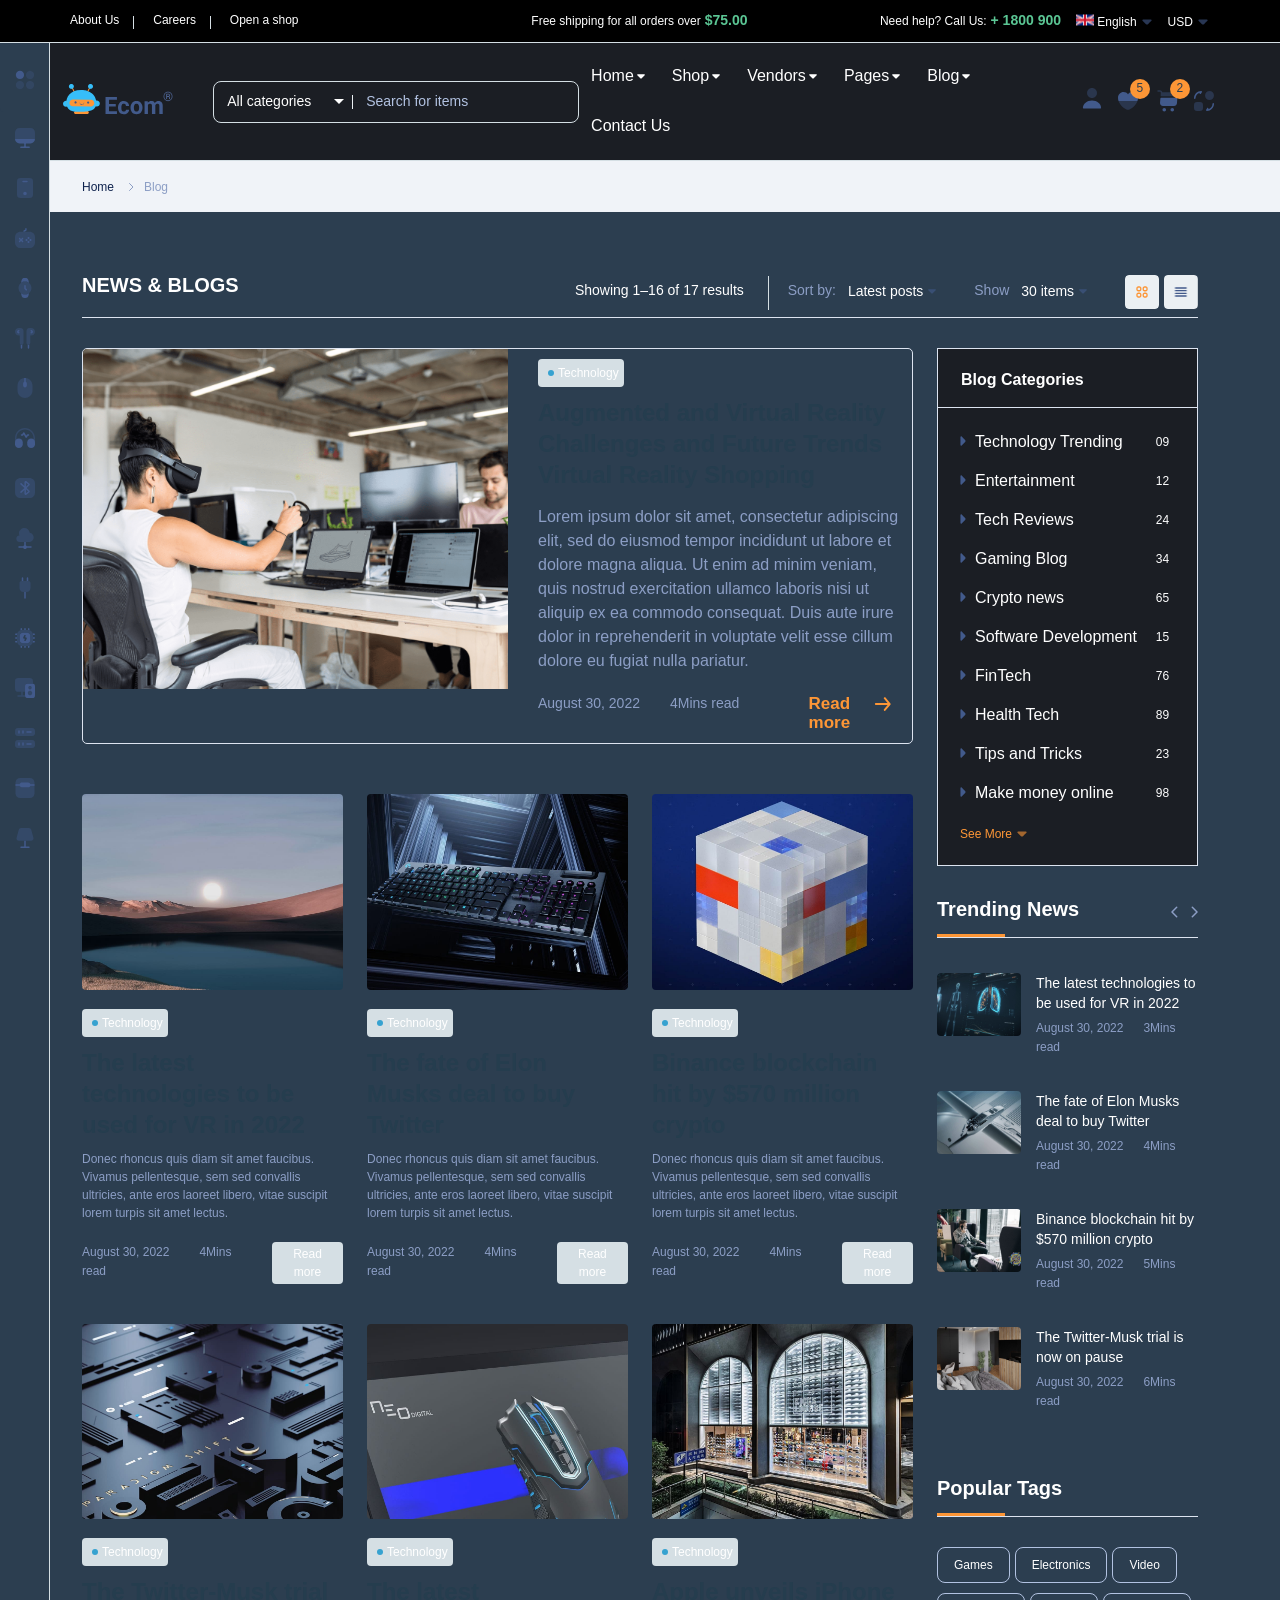
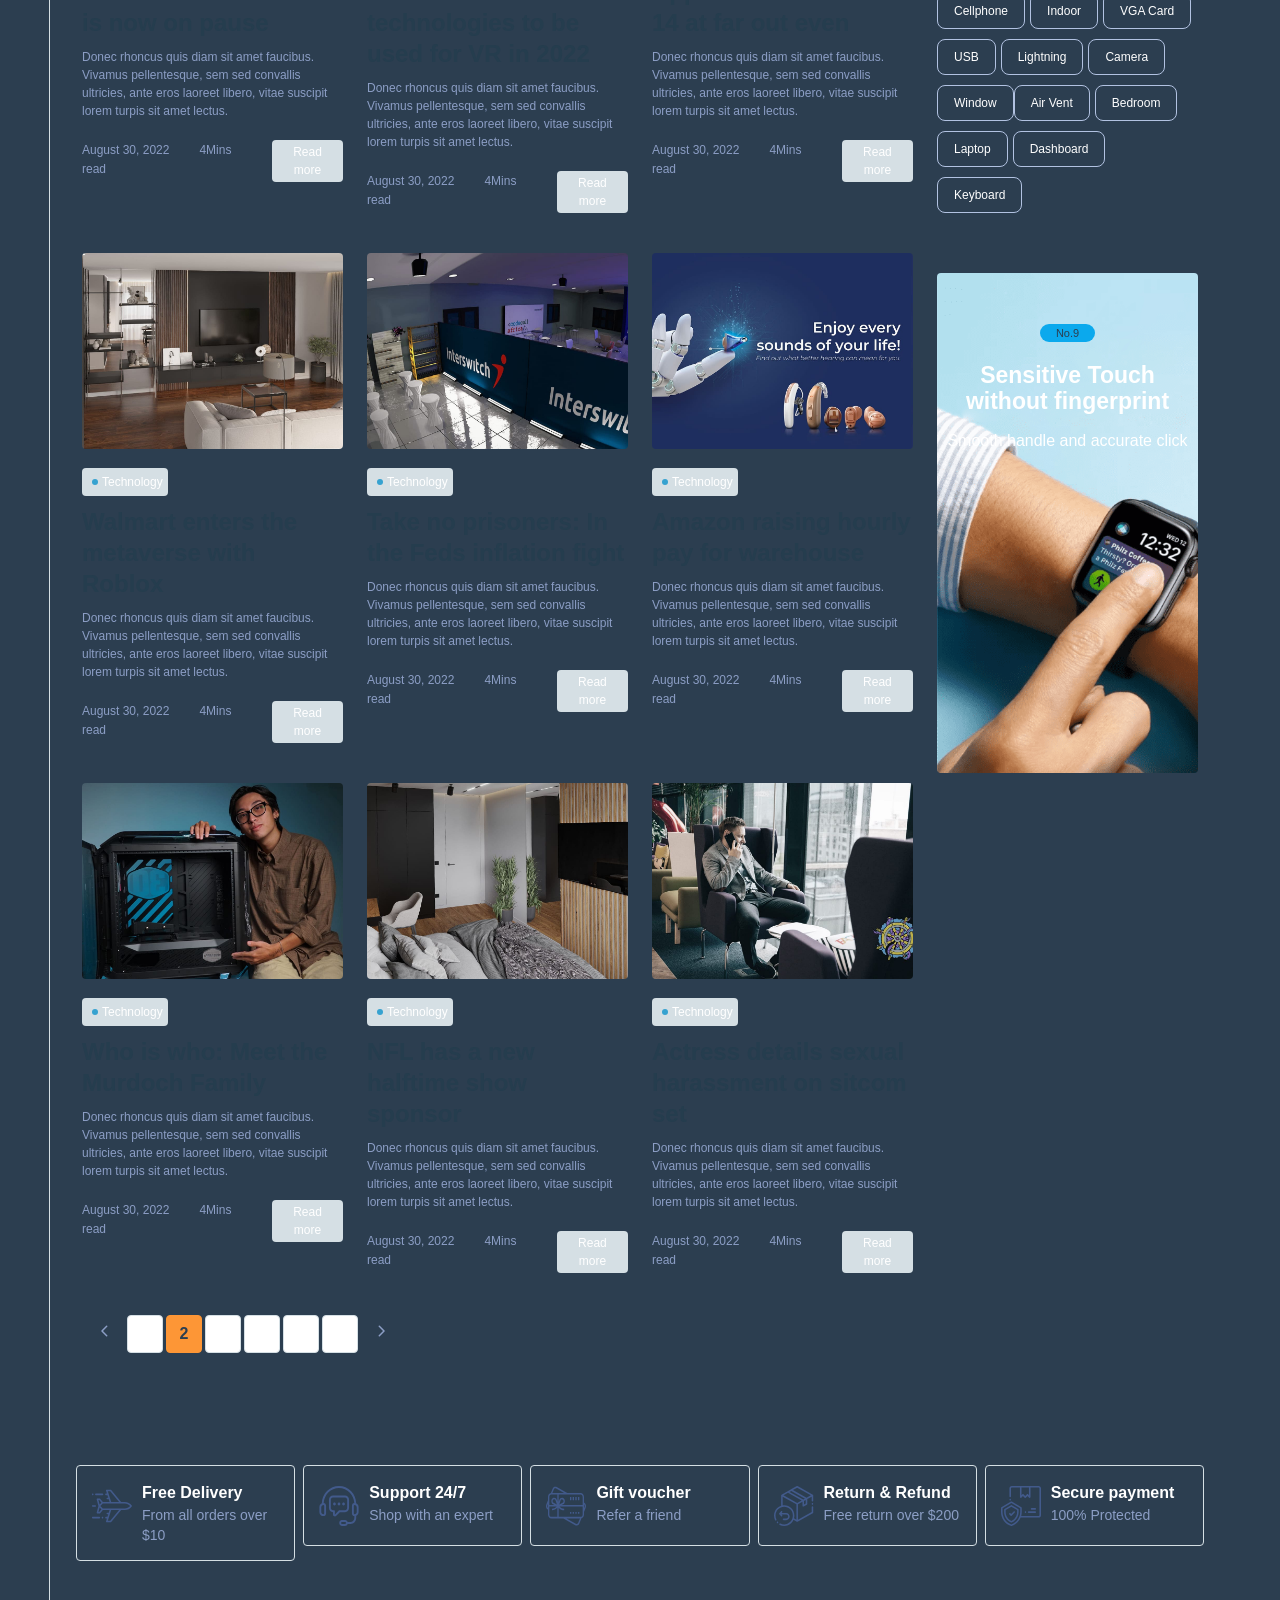
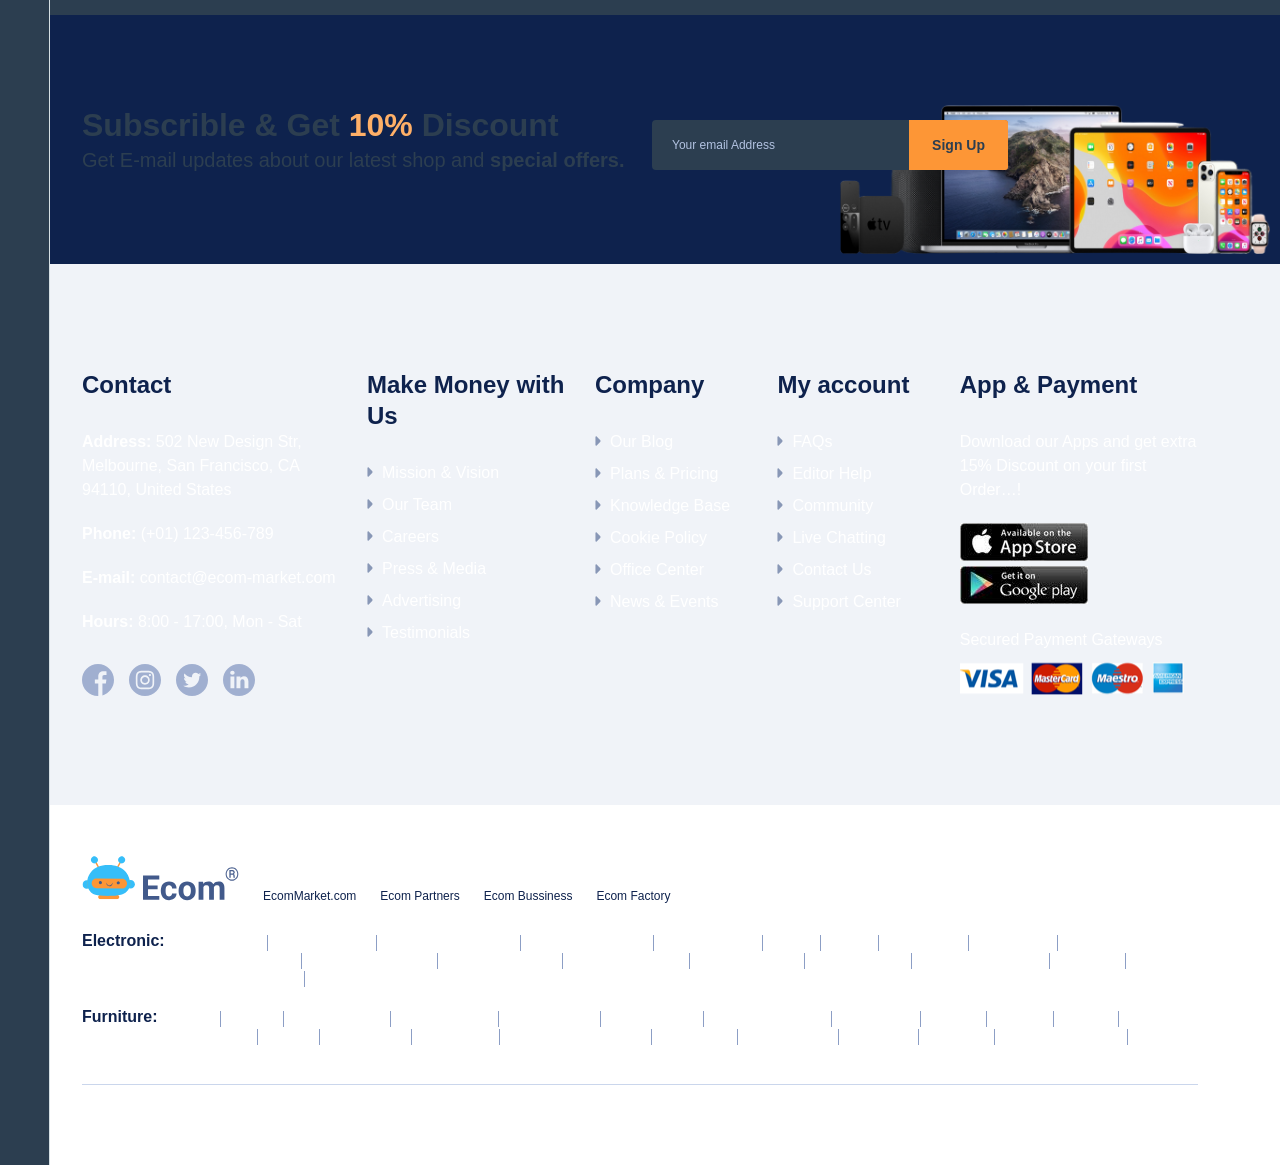
==== commit 8d07a886: "gama de colores" ====
--- a/1.HTML_Template_Frontend_LTR/blog-2.html
+++ b/1.HTML_Template_Frontend_LTR/blog-2.html
@@ -14,409 +14,409 @@
     <title>Blog 2 - Ecom Marketplace Template</title>
   </head>
   <body>
-    <div id="preloader-active">
-      <div class="preloader d-flex align-items-center justify-content-center">
-        <div class="preloader-inner position-relative">
-          <div class="text-center"><img class="mb-10" src="assets/imgs/template/favicon.svg" alt="Ecom">
-            <div class="preloader-dots"></div>
+      <div id="preloader-active">
+        <div class="preloader d-flex align-items-center justify-content-center">
+          <div class="preloader-inner position-relative">
+            <div class="text-center"><img class="mb-10" src="assets/imgs/template/favicon.svg" alt="Ecom">
+              <div class="preloader-dots"></div>
+            </div>
           </div>
         </div>
       </div>
-    </div>
-    <div class="topbar">
-      <div class="container-topbar">
-        <div class="menu-topbar-left d-none d-xl-block">
-          <ul class="nav-small">
-            <li><a class="font-xs" href="page-about-us.html">About Us</a></li>
-            <li><a class="font-xs" href="page-careers.html">Careers</a></li>
-            <li><a class="font-xs" href="page-register.html">Open a shop</a></li>
-          </ul>
-        </div>
-        <div class="info-topbar text-center d-none d-xl-block"><span class="font-xs color-brand-3">Free shipping for all orders over</span><span class="font-sm-bold color-success"> $75.00</span></div>
-        <div class="menu-topbar-right"><span class="font-xs color-brand-3">Need help? Call Us:</span><span class="font-sm-bold color-success"> + 1800 900</span>
-          <div class="dropdown dropdown-language">
-            <button class="btn dropdown-toggle" id="dropdownPage" type="button" data-bs-toggle="dropdown" aria-expanded="true" data-bs-display="static"><span class="dropdown-right font-xs color-brand-3"><img src="assets/imgs/template/en.svg" alt="Ecom"> English</span></button>
-            <ul class="dropdown-menu dropdown-menu-light" aria-labelledby="dropdownPage" data-bs-popper="static">
-              <li><a class="dropdown-item" href="#"><img src="assets/imgs/template/flag-en.svg" alt="Ecom"> English</a></li>
-              <li><a class="dropdown-item" href="#"><img src="assets/imgs/template/flag-fr.svg" alt="Ecom"> Français</a></li>
-              <li><a class="dropdown-item" href="#"><img src="assets/imgs/template/flag-es.svg" alt="Ecom"> Español</a></li>
-              <li><a class="dropdown-item" href="#"><img src="assets/imgs/template/flag-pt.svg" alt="Ecom"> Português</a></li>
-              <li><a class="dropdown-item" href="#"><img src="assets/imgs/template/flag-cn.svg" alt="Ecom"> 中国人</a></li>
-            </ul>
-          </div>
-          <div class="dropdown dropdown-language">
-            <button class="btn dropdown-toggle" id="dropdownPage2" type="button" data-bs-toggle="dropdown" aria-expanded="true" data-bs-display="static"><span class="dropdown-right font-xs color-brand-3">USD</span></button>
-            <ul class="dropdown-menu dropdown-menu-light dropdown-menu-end" aria-labelledby="dropdownPage2" data-bs-popper="static">
-              <li><a class="dropdown-item active" href="#">USD</a></li>
-              <li><a class="dropdown-item" href="#">EUR</a></li>
-              <li><a class="dropdown-item" href="#">AUD</a></li>
-              <li><a class="dropdown-item" href="#">SGP</a></li>
-            </ul>
+      <div class="topbar">
+        <div class="container-topbar">
+          <div class="menu-topbar-left d-none d-xl-block">
+            <ul class="nav-small">
+              <li><a class="font-xs" href="page-about-us.html">About Us</a></li>
+              <li><a class="font-xs" href="page-careers.html">Careers</a></li>
+              <li><a class="font-xs" href="page-register.html">Open a shop</a></li>
+            </ul>
+          </div>
+          <div class="info-topbar text-center d-none d-xl-block"><span class="font-xs color-brand-3">Free shipping for all orders over</span><span class="font-sm-bold color-success"> $75.00</span></div>
+          <div class="menu-topbar-right"><span class="font-xs color-brand-3">Need help? Call Us:</span><span class="font-sm-bold color-success"> + 1800 900</span>
+            <div class="dropdown dropdown-language">
+              <button class="btn dropdown-toggle" id="dropdownPage" type="button" data-bs-toggle="dropdown" aria-expanded="true" data-bs-display="static"><span class="dropdown-right font-xs color-brand-3"><img src="assets/imgs/template/en.svg" alt="Ecom"> English</span></button>
+              <ul class="dropdown-menu dropdown-menu-light" aria-labelledby="dropdownPage" data-bs-popper="static">
+                <li><a class="dropdown-item" href="#"><img src="assets/imgs/template/flag-en.svg" alt="Ecom"> English</a></li>
+                <li><a class="dropdown-item" href="#"><img src="assets/imgs/template/flag-fr.svg" alt="Ecom"> Français</a></li>
+                <li><a class="dropdown-item" href="#"><img src="assets/imgs/template/flag-es.svg" alt="Ecom"> Español</a></li>
+                <li><a class="dropdown-item" href="#"><img src="assets/imgs/template/flag-pt.svg" alt="Ecom"> Português</a></li>
+                <li><a class="dropdown-item" href="#"><img src="assets/imgs/template/flag-cn.svg" alt="Ecom"> 中国人</a></li>
+              </ul>
+            </div>
+            <div class="dropdown dropdown-language">
+              <button class="btn dropdown-toggle" id="dropdownPage2" type="button" data-bs-toggle="dropdown" aria-expanded="true" data-bs-display="static"><span class="dropdown-right font-xs color-brand-3">USD</span></button>
+              <ul class="dropdown-menu dropdown-menu-light dropdown-menu-end" aria-labelledby="dropdownPage2" data-bs-popper="static">
+                <li><a class="dropdown-item active" href="#">USD</a></li>
+                <li><a class="dropdown-item" href="#">EUR</a></li>
+                <li><a class="dropdown-item" href="#">AUD</a></li>
+                <li><a class="dropdown-item" href="#">SGP</a></li>
+              </ul>
+            </div>
           </div>
         </div>
       </div>
-    </div>
-    <header class="header sticky-bar">
-      <div class="container">
-        <div class="main-header">
-          <div class="header-left">
-            <div class="header-logo"><a class="d-flex" href="index.html"><img alt="Ecom" src="assets/imgs/template/logo.svg"></a></div>
-            <div class="header-search">
-              <div class="box-header-search">
-                <form class="form-search" method="post" action="#">
-                  <div class="box-category">
-                    <select class="select-active select2-hidden-accessible">
-                      <option>All categories</option>
-                      <option value="Computers Accessories">Computers Accessories</option>
-                      <option value="Cell Phones">Cell Phones</option>
-                      <option value="Gaming Gatgets">Gaming Gatgets</option>
-                      <option value="Smart watches">Smart watches</option>
-                      <option value="Wired Headphone">Wired Headphone</option>
-                      <option value="Mouse &amp; Keyboard">Mouse Keyboard</option>
-                      <option value="Headphone">Headphone</option>
-                      <option value="Bluetooth devices">Bluetooth devices</option>
-                      <option value="Cloud Software">Cloud Software</option>
-                    </select>
-                  </div>
-                  <div class="box-keysearch">
-                    <input class="form-control font-xs" type="text" value="" placeholder="Search for items">
-                  </div>
-                </form>
-              </div>
-            </div>
-            <div class="header-nav">
-              <nav class="nav-main-menu d-none d-xl-block">
-                <ul class="main-menu">
-                  <li class="has-children"><a class="active" href="index.html">Home</a>
-                    <ul class="sub-menu two-col">
-                      <li><a href="index.html">Homepage - 1</a></li>
-                      <li><a href="index-2.html">Homepage - 2</a></li>
-                      <li><a href="index-3.html">Homepage - 3</a></li>
-                      <li><a href="index-4.html">Homepage - 4</a></li>
-                      <li><a href="index-5.html">Homepage - 5</a></li>
-                      <li><a href="index-6.html">Homepage - 6</a></li>
-                      <li><a href="index-7.html">Homepage - 7</a></li>
-                      <li><a href="index-8.html">Homepage - 8</a></li>
-                      <li><a href="index-9.html">Homepage - 9</a></li>
-                      <li><a href="index-10.html">Homepage - 10</a></li>
+      <header class="header sticky-bar">
+        <div class="container">
+          <div class="main-header">
+            <div class="header-left">
+              <div class="header-logo"><a class="d-flex" href="index.html"><img alt="Ecom" src="assets/imgs/template/logo.svg"></a></div>
+              <div class="header-search">
+                <div class="box-header-search">
+                  <form class="form-search" method="post" action="#">
+                    <div class="box-category">
+                      <select class="select-active select2-hidden-accessible">
+                        <option>All categories</option>
+                        <option value="Computers Accessories">Computers Accessories</option>
+                        <option value="Cell Phones">Cell Phones</option>
+                        <option value="Gaming Gatgets">Gaming Gatgets</option>
+                        <option value="Smart watches">Smart watches</option>
+                        <option value="Wired Headphone">Wired Headphone</option>
+                        <option value="Mouse &amp; Keyboard">Mouse Keyboard</option>
+                        <option value="Headphone">Headphone</option>
+                        <option value="Bluetooth devices">Bluetooth devices</option>
+                        <option value="Cloud Software">Cloud Software</option>
+                      </select>
+                    </div>
+                    <div class="box-keysearch">
+                      <input class="form-control font-xs" type="text" value="" placeholder="Search for items">
+                    </div>
+                  </form>
+                </div>
+              </div>
+              <div class="header-nav">
+                <nav class="nav-main-menu d-none d-xl-block">
+                  <ul class="main-menu">
+                    <li class="has-children"><a class="active" href="index.html">Home</a>
+                      <ul class="sub-menu two-col">
+                        <li><a href="index.html">Homepage - 1</a></li>
+                        <li><a href="index-2.html">Homepage - 2</a></li>
+                        <li><a href="index-3.html">Homepage - 3</a></li>
+                        <li><a href="index-4.html">Homepage - 4</a></li>
+                        <li><a href="index-5.html">Homepage - 5</a></li>
+                        <li><a href="index-6.html">Homepage - 6</a></li>
+                        <li><a href="index-7.html">Homepage - 7</a></li>
+                        <li><a href="index-8.html">Homepage - 8</a></li>
+                        <li><a href="index-9.html">Homepage - 9</a></li>
+                        <li><a href="index-10.html">Homepage - 10</a></li>
+                      </ul>
+                    </li>
+                    <li class="has-children"><a href="shop-grid.html">Shop</a>
+                      <ul class="sub-menu two-col">
+                        <li><a href="shop-grid.html">Shop Grid</a></li>
+                        <li><a href="shop-grid-2.html">Shop Grid 2</a></li>
+                        <li><a href="shop-list.html">Shop list - Left sidebar</a></li>
+                        <li><a href="shop-list-2.html">Shop list - Right sidebar</a></li>
+                        <li><a href="shop-fullwidth.html">Shop Fullwidth</a></li>
+                        <li><a href="shop-single-product.html">Single Product</a></li>
+                        <li><a href="shop-single-product-2.html">Single Product 2</a></li>
+                        <li><a href="shop-single-product-3.html">Single Product 3</a></li>
+                        <li><a href="shop-single-product-4.html">Single Product 4</a></li>
+                        <li><a href="shop-cart.html">Shop Cart</a></li>
+                        <li><a href="shop-checkout.html">Shop Checkout</a></li>
+                        <li><a href="shop-compare.html">Shop Compare</a></li>
+                        <li><a href="shop-wishlist.html">Shop Wishlist</a></li>
+                      </ul>
+                    </li>
+                    <li class="has-children"><a href="shop-vendor-list.html">Vendors</a>
+                      <ul class="sub-menu">
+                        <li><a href="shop-vendor-list.html">Vendors Listing</a></li>
+                        <li><a href="shop-vendor-single.html">Vendor Single</a></li>
+                      </ul>
+                    </li>
+                    <li class="has-children"><a href="#">Pages</a>
+                      <ul class="sub-menu">
+                        <li><a href="page-about-us.html">About Us</a></li>
+                        <li><a href="page-contact.html">Contact Us</a></li>
+                        <li><a href="page-careers.html">Careers</a></li>
+                        <li><a href="page-term.html">Term and Condition</a></li>
+                        <li><a href="page-register.html">Register</a></li>
+                        <li><a href="page-login.html">Login</a></li>
+                        <li><a href="page-404.html">Error 404</a></li>
+                      </ul>
+                    </li>
+                    <li class="has-children"><a href="blog.html">Blog</a>
+                      <ul class="sub-menu">
+                        <li><a href="blog.html">Blog - No Sidebar</a></li>
+                        <li><a href="blog-2.html">Blog - Right Sidebar</a></li>
+                        <li><a href="blog-list.html">Blog List</a></li>
+                        <li><a href="blog-big.html">Blog category big</a></li>
+                        <li><a href="blog-single.html">Blog Single - Left sidebar</a></li>
+                        <li><a href="blog-single-2.html">Blog Single - Right sidebar</a></li>
+                        <li><a href="blog-single-3.html">Blog Single - No sidebar</a></li>
+                      </ul>
+                    </li>
+                    <li><a href="page-contact.html">Contact Us</a></li>
+                  </ul>
+                </nav>
+                <div class="burger-icon burger-icon-white"><span class="burger-icon-top"></span><span class="burger-icon-mid"></span><span class="burger-icon-bottom"></span></div>
+              </div>
+              <div class="header-shop">
+                <div class="d-inline-block box-dropdown-cart"><span class="font-lg icon-list icon-account"><span>Account</span></span>
+                  <div class="dropdown-account">
+                    <ul>
+                      <li><a href="page-account.html">My Account</a></li>
+                      <li><a href="page-account.html">Order Tracking</a></li>
+                      <li><a href="page-account.html">My Orders</a></li>
+                      <li><a href="page-account.html">My Wishlist</a></li>
+                      <li><a href="page-account.html">Setting</a></li>
+                      <li><a href="page-login.html">Sign out</a></li>
                     </ul>
-                  </li>
-                  <li class="has-children"><a href="shop-grid.html">Shop</a>
-                    <ul class="sub-menu two-col">
-                      <li><a href="shop-grid.html">Shop Grid</a></li>
-                      <li><a href="shop-grid-2.html">Shop Grid 2</a></li>
-                      <li><a href="shop-list.html">Shop list - Left sidebar</a></li>
-                      <li><a href="shop-list-2.html">Shop list - Right sidebar</a></li>
-                      <li><a href="shop-fullwidth.html">Shop Fullwidth</a></li>
-                      <li><a href="shop-single-product.html">Single Product</a></li>
-                      <li><a href="shop-single-product-2.html">Single Product 2</a></li>
-                      <li><a href="shop-single-product-3.html">Single Product 3</a></li>
-                      <li><a href="shop-single-product-4.html">Single Product 4</a></li>
-                      <li><a href="shop-cart.html">Shop Cart</a></li>
-                      <li><a href="shop-checkout.html">Shop Checkout</a></li>
-                      <li><a href="shop-compare.html">Shop Compare</a></li>
-                      <li><a href="shop-wishlist.html">Shop Wishlist</a></li>
-                    </ul>
-                  </li>
-                  <li class="has-children"><a href="shop-vendor-list.html">Vendors</a>
-                    <ul class="sub-menu">
-                      <li><a href="shop-vendor-list.html">Vendors Listing</a></li>
-                      <li><a href="shop-vendor-single.html">Vendor Single</a></li>
-                    </ul>
-                  </li>
-                  <li class="has-children"><a href="#">Pages</a>
-                    <ul class="sub-menu">
-                      <li><a href="page-about-us.html">About Us</a></li>
-                      <li><a href="page-contact.html">Contact Us</a></li>
-                      <li><a href="page-careers.html">Careers</a></li>
-                      <li><a href="page-term.html">Term and Condition</a></li>
-                      <li><a href="page-register.html">Register</a></li>
-                      <li><a href="page-login.html">Login</a></li>
-                      <li><a href="page-404.html">Error 404</a></li>
-                    </ul>
-                  </li>
-                  <li class="has-children"><a href="blog.html">Blog</a>
-                    <ul class="sub-menu">
-                      <li><a href="blog.html">Blog - No Sidebar</a></li>
-                      <li><a href="blog-2.html">Blog - Right Sidebar</a></li>
-                      <li><a href="blog-list.html">Blog List</a></li>
-                      <li><a href="blog-big.html">Blog category big</a></li>
-                      <li><a href="blog-single.html">Blog Single - Left sidebar</a></li>
-                      <li><a href="blog-single-2.html">Blog Single - Right sidebar</a></li>
-                      <li><a href="blog-single-3.html">Blog Single - No sidebar</a></li>
-                    </ul>
-                  </li>
-                  <li><a href="page-contact.html">Contact Us</a></li>
+                  </div>
+                </div><a class="font-lg icon-list icon-wishlist" href="shop-wishlist.html"><span>Wishlist</span><span class="number-item font-xs">5</span></a>
+                <div class="d-inline-block box-dropdown-cart"><span class="font-lg icon-list icon-cart"><span>Cart</span><span class="number-item font-xs">2</span></span>
+                  <div class="dropdown-cart">
+                    <div class="item-cart mb-20">
+                      <div class="cart-image"><img src="assets/imgs/page/homepage1/imgsp5.png" alt="Ecom"></div>
+                      <div class="cart-info"><a class="font-sm-bold color-brand-3" href="shop-single-product.html">2022 Apple iMac with Retina 5K Display 8GB RAM, 256GB SSD</a>
+                        <p><span class="color-brand-2 font-sm-bold">1 x $2856.4</span></p>
+                      </div>
+                    </div>
+                    <div class="item-cart mb-20">
+                      <div class="cart-image"><img src="assets/imgs/page/homepage1/imgsp4.png" alt="Ecom"></div>
+                      <div class="cart-info"><a class="font-sm-bold color-brand-3" href="shop-single-product-2.html">2022 Apple iMac with Retina 5K Display 8GB RAM, 256GB SSD</a>
+                        <p><span class="color-brand-2 font-sm-bold">1 x $2856.4</span></p>
+                      </div>
+                    </div>
+                    <div class="border-bottom pt-0 mb-15"></div>
+                    <div class="cart-total">
+                      <div class="row">
+                        <div class="col-6 text-start"><span class="font-md-bold color-brand-3">Total</span></div>
+                        <div class="col-6"><span class="font-md-bold color-brand-1">$2586.3</span></div>
+                      </div>
+                      <div class="row mt-15">
+                        <div class="col-6 text-start"><a class="btn btn-cart w-auto" href="shop-cart.html">View cart</a></div>
+                        <div class="col-6"><a class="btn btn-buy w-auto" href="shop-checkout.html">Checkout</a></div>
+                      </div>
+                    </div>
+                  </div>
+                </div><a class="font-lg icon-list icon-compare" href="shop-compare.html"><span>Compare</span></a>
+              </div>
+            </div>
+          </div>
+        </div>
+      </header>
+      <div class="mobile-header-active mobile-header-wrapper-style perfect-scrollbar">
+        <div class="mobile-header-wrapper-inner">
+          <div class="mobile-header-content-area">
+            <div class="mobile-logo"><a class="d-flex" href="index.html"><img alt="Ecom" src="assets/imgs/template/logo.svg"></a></div>
+            <div class="perfect-scroll">
+              <div class="mobile-menu-wrap mobile-header-border">
+                <nav class="mt-15">
+                  <ul class="mobile-menu font-heading">
+                    <li class="has-children"><a class="active" href="index.html">Home</a>
+                      <ul class="sub-menu">
+                        <li><a href="index.html">Homepage - 1</a></li>
+                        <li><a href="index-2.html">Homepage - 2</a></li>
+                        <li><a href="index-3.html">Homepage - 3</a></li>
+                        <li><a href="index-4.html">Homepage - 4</a></li>
+                        <li><a href="index-5.html">Homepage - 5</a></li>
+                        <li><a href="index-6.html">Homepage - 6</a></li>
+                        <li><a href="index-7.html">Homepage - 7</a></li>
+                        <li><a href="index-8.html">Homepage - 8</a></li>
+                        <li><a href="index-9.html">Homepage - 9</a></li>
+                        <li><a href="index-10.html">Homepage - 10</a></li>
+                      </ul>
+                    </li>
+                    <li class="has-children"><a href="shop-grid.html">Shop</a>
+                      <ul class="sub-menu">
+                        <li><a href="shop-grid.html">Shop Grid</a></li>
+                        <li><a href="shop-grid-2.html">Shop Grid 2</a></li>
+                        <li><a href="shop-list.html">Shop List</a></li>
+                        <li><a href="shop-list-2.html">Shop List 2</a></li>
+                        <li><a href="shop-fullwidth.html">Shop Fullwidth</a></li>
+                        <li><a href="shop-single-product.html">Single Product</a></li>
+                        <li><a href="shop-single-product-2.html">Single Product 2</a></li>
+                        <li><a href="shop-single-product-3.html">Single Product 3</a></li>
+                        <li><a href="shop-single-product-4.html">Single Product 4</a></li>
+                        <li><a href="shop-cart.html">Shop Cart</a></li>
+                        <li><a href="shop-checkout.html">Shop Checkout</a></li>
+                        <li><a href="shop-compare.html">Shop Compare</a></li>
+                        <li><a href="shop-wishlist.html">Shop Wishlist</a></li>
+                      </ul>
+                    </li>
+                    <li class="has-children"><a href="shop-vendor-list.html">Vendors</a>
+                      <ul class="sub-menu">
+                        <li><a href="shop-vendor-list.html">Vendors Listing</a></li>
+                        <li><a href="shop-vendor-single.html">Vendor Single</a></li>
+                      </ul>
+                    </li>
+                    <li class="has-children"><a href="#">Pages</a>
+                      <ul class="sub-menu">
+                        <li><a href="page-about-us.html">About Us</a></li>
+                        <li><a href="page-contact.html">Contact Us</a></li>
+                        <li><a href="page-careers.html">Careers</a></li>
+                        <li><a href="page-term.html">Term and Condition</a></li>
+                        <li><a href="page-register.html">Register</a></li>
+                        <li><a href="page-login.html">Login</a></li>
+                        <li><a href="page-404.html">Error 404</a></li>
+                      </ul>
+                    </li>
+                    <li class="has-children"><a href="blog.html">Blog</a>
+                      <ul class="sub-menu">
+                        <li><a href="blog.html">Blog Grsadasdid</a></li>
+                        <li><a href="blog-2.html">Blog Grid 2</a></li>
+                        <li><a href="blog-list.html">Blog List</a></li>
+                        <li><a href="blog-big.html">Blog Big</a></li>
+                        <li><a href="blog-single.html">Blog Single - Left sidebar</a></li>
+                        <li><a href="blog-single-2.html">Blog Single - Right sidebar</a></li>
+                        <li><a href="blog-single-3.html">Blog Single - No sidebar</a></li>
+                      </ul>
+                    </li>
+                    <li><a href="page-contact.html">Contact</a></li>
+                  </ul>
+                </nav>
+              </div>
+              <div class="mobile-account">
+                <div class="mobile-header-top">
+                  <div class="user-account"><a href="page-account.html"><img src="assets/imgs/template/ava_1.png" alt="Ecom"></a>
+                    <div class="content">
+                      <h6 class="user-name">Hello<span class="text-brand"> Steven !</span></h6>
+                      <p class="font-xs text-muted">You have 3 new messages</p>
+                    </div>
+                  </div>
+                </div>
+                <ul class="mobile-menu">
+                  <li><a href="page-account.html">My Account</a></li>
+                  <li><a href="page-account.html">Order Tracking</a></li>
+                  <li><a href="page-account.html">My Orders</a></li>
+                  <li><a href="page-account.html">My Wishlist</a></li>
+                  <li><a href="page-account.html">Setting</a></li>
+                  <li><a href="page-login.html">Sign out</a></li>
                 </ul>
-              </nav>
-              <div class="burger-icon burger-icon-white"><span class="burger-icon-top"></span><span class="burger-icon-mid"></span><span class="burger-icon-bottom"></span></div>
-            </div>
-            <div class="header-shop">
-              <div class="d-inline-block box-dropdown-cart"><span class="font-lg icon-list icon-account"><span>Account</span></span>
-                <div class="dropdown-account">
-                  <ul>
-                    <li><a href="page-account.html">My Account</a></li>
-                    <li><a href="page-account.html">Order Tracking</a></li>
-                    <li><a href="page-account.html">My Orders</a></li>
-                    <li><a href="page-account.html">My Wishlist</a></li>
-                    <li><a href="page-account.html">Setting</a></li>
-                    <li><a href="page-login.html">Sign out</a></li>
-                  </ul>
-                </div>
-              </div><a class="font-lg icon-list icon-wishlist" href="shop-wishlist.html"><span>Wishlist</span><span class="number-item font-xs">5</span></a>
-              <div class="d-inline-block box-dropdown-cart"><span class="font-lg icon-list icon-cart"><span>Cart</span><span class="number-item font-xs">2</span></span>
-                <div class="dropdown-cart">
-                  <div class="item-cart mb-20">
-                    <div class="cart-image"><img src="assets/imgs/page/homepage1/imgsp5.png" alt="Ecom"></div>
-                    <div class="cart-info"><a class="font-sm-bold color-brand-3" href="shop-single-product.html">2022 Apple iMac with Retina 5K Display 8GB RAM, 256GB SSD</a>
-                      <p><span class="color-brand-2 font-sm-bold">1 x $2856.4</span></p>
-                    </div>
-                  </div>
-                  <div class="item-cart mb-20">
-                    <div class="cart-image"><img src="assets/imgs/page/homepage1/imgsp4.png" alt="Ecom"></div>
-                    <div class="cart-info"><a class="font-sm-bold color-brand-3" href="shop-single-product-2.html">2022 Apple iMac with Retina 5K Display 8GB RAM, 256GB SSD</a>
-                      <p><span class="color-brand-2 font-sm-bold">1 x $2856.4</span></p>
-                    </div>
-                  </div>
-                  <div class="border-bottom pt-0 mb-15"></div>
-                  <div class="cart-total">
-                    <div class="row">
-                      <div class="col-6 text-start"><span class="font-md-bold color-brand-3">Total</span></div>
-                      <div class="col-6"><span class="font-md-bold color-brand-1">$2586.3</span></div>
-                    </div>
-                    <div class="row mt-15">
-                      <div class="col-6 text-start"><a class="btn btn-cart w-auto" href="shop-cart.html">View cart</a></div>
-                      <div class="col-6"><a class="btn btn-buy w-auto" href="shop-checkout.html">Checkout</a></div>
-                    </div>
-                  </div>
-                </div>
-              </div><a class="font-lg icon-list icon-compare" href="shop-compare.html"><span>Compare</span></a>
+              </div>
+              <div class="mobile-banner">
+                <div class="bg-5 block-iphone"><span class="color-brand-3 font-sm-lh32">Starting from $899</span>
+                  <h3 class="font-xl mb-10">iPhone 12 Pro 128Gb</h3>
+                  <p class="font-base color-brand-3 mb-10">Special Sale</p><a class="btn btn-arrow" href="shop-grid.html">learn more</a>
+                </div>
+              </div>
+              <div class="site-copyright color-gray-400 mt-30">Copyright 2022 &copy; Ecom - Marketplace Template.<br>Designed by<a href="http://alithemes.com" target="_blank">&nbsp; AliThemes</a></div>
             </div>
           </div>
         </div>
       </div>
-    </header>
-    <div class="mobile-header-active mobile-header-wrapper-style perfect-scrollbar">
-      <div class="mobile-header-wrapper-inner">
-        <div class="mobile-header-content-area">
-          <div class="mobile-logo"><a class="d-flex" href="index.html"><img alt="Ecom" src="assets/imgs/template/logo.svg"></a></div>
-          <div class="perfect-scroll">
-            <div class="mobile-menu-wrap mobile-header-border">
-              <nav class="mt-15">
-                <ul class="mobile-menu font-heading">
-                  <li class="has-children"><a class="active" href="index.html">Home</a>
-                    <ul class="sub-menu">
-                      <li><a href="index.html">Homepage - 1</a></li>
-                      <li><a href="index-2.html">Homepage - 2</a></li>
-                      <li><a href="index-3.html">Homepage - 3</a></li>
-                      <li><a href="index-4.html">Homepage - 4</a></li>
-                      <li><a href="index-5.html">Homepage - 5</a></li>
-                      <li><a href="index-6.html">Homepage - 6</a></li>
-                      <li><a href="index-7.html">Homepage - 7</a></li>
-                      <li><a href="index-8.html">Homepage - 8</a></li>
-                      <li><a href="index-9.html">Homepage - 9</a></li>
-                      <li><a href="index-10.html">Homepage - 10</a></li>
-                    </ul>
-                  </li>
-                  <li class="has-children"><a href="shop-grid.html">Shop</a>
-                    <ul class="sub-menu">
-                      <li><a href="shop-grid.html">Shop Grid</a></li>
-                      <li><a href="shop-grid-2.html">Shop Grid 2</a></li>
-                      <li><a href="shop-list.html">Shop List</a></li>
-                      <li><a href="shop-list-2.html">Shop List 2</a></li>
-                      <li><a href="shop-fullwidth.html">Shop Fullwidth</a></li>
-                      <li><a href="shop-single-product.html">Single Product</a></li>
-                      <li><a href="shop-single-product-2.html">Single Product 2</a></li>
-                      <li><a href="shop-single-product-3.html">Single Product 3</a></li>
-                      <li><a href="shop-single-product-4.html">Single Product 4</a></li>
-                      <li><a href="shop-cart.html">Shop Cart</a></li>
-                      <li><a href="shop-checkout.html">Shop Checkout</a></li>
-                      <li><a href="shop-compare.html">Shop Compare</a></li>
-                      <li><a href="shop-wishlist.html">Shop Wishlist</a></li>
-                    </ul>
-                  </li>
-                  <li class="has-children"><a href="shop-vendor-list.html">Vendors</a>
-                    <ul class="sub-menu">
-                      <li><a href="shop-vendor-list.html">Vendors Listing</a></li>
-                      <li><a href="shop-vendor-single.html">Vendor Single</a></li>
-                    </ul>
-                  </li>
-                  <li class="has-children"><a href="#">Pages</a>
-                    <ul class="sub-menu">
-                      <li><a href="page-about-us.html">About Us</a></li>
-                      <li><a href="page-contact.html">Contact Us</a></li>
-                      <li><a href="page-careers.html">Careers</a></li>
-                      <li><a href="page-term.html">Term and Condition</a></li>
-                      <li><a href="page-register.html">Register</a></li>
-                      <li><a href="page-login.html">Login</a></li>
-                      <li><a href="page-404.html">Error 404</a></li>
-                    </ul>
-                  </li>
-                  <li class="has-children"><a href="blog.html">Blog</a>
-                    <ul class="sub-menu">
-                      <li><a href="blog.html">Blog Grid</a></li>
-                      <li><a href="blog-2.html">Blog Grid 2</a></li>
-                      <li><a href="blog-list.html">Blog List</a></li>
-                      <li><a href="blog-big.html">Blog Big</a></li>
-                      <li><a href="blog-single.html">Blog Single - Left sidebar</a></li>
-                      <li><a href="blog-single-2.html">Blog Single - Right sidebar</a></li>
-                      <li><a href="blog-single-3.html">Blog Single - No sidebar</a></li>
-                    </ul>
-                  </li>
-                  <li><a href="page-contact.html">Contact</a></li>
-                </ul>
-              </nav>
-            </div>
-            <div class="mobile-account">
-              <div class="mobile-header-top">
-                <div class="user-account"><a href="page-account.html"><img src="assets/imgs/template/ava_1.png" alt="Ecom"></a>
-                  <div class="content">
-                    <h6 class="user-name">Hello<span class="text-brand"> Steven !</span></h6>
-                    <p class="font-xs text-muted">You have 3 new messages</p>
-                  </div>
-                </div>
-              </div>
-              <ul class="mobile-menu">
-                <li><a href="page-account.html">My Account</a></li>
-                <li><a href="page-account.html">Order Tracking</a></li>
-                <li><a href="page-account.html">My Orders</a></li>
-                <li><a href="page-account.html">My Wishlist</a></li>
-                <li><a href="page-account.html">Setting</a></li>
-                <li><a href="page-login.html">Sign out</a></li>
-              </ul>
-            </div>
-            <div class="mobile-banner">
-              <div class="bg-5 block-iphone"><span class="color-brand-3 font-sm-lh32">Starting from $899</span>
-                <h3 class="font-xl mb-10">iPhone 12 Pro 128Gb</h3>
-                <p class="font-base color-brand-3 mb-10">Special Sale</p><a class="btn btn-arrow" href="shop-grid.html">learn more</a>
-              </div>
-            </div>
-            <div class="site-copyright color-gray-400 mt-30">Copyright 2022 &copy; Ecom - Marketplace Template.<br>Designed by<a href="http://alithemes.com" target="_blank">&nbsp; AliThemes</a></div>
-          </div>
-        </div>
-      </div>
-    </div>
-    <div class="sidebar-left"><a class="btn btn-open" href="#"></a>
-      <ul class="menu-icons hidden">
-        <li><a href="javascript:void(0)"><img src="assets/imgs/template/monitor.svg" alt="Ecom"></a></li>
-        <li><a href="javascript:void(0)"><img src="assets/imgs/template/mobile.svg" alt="Ecom"></a></li>
-        <li><a href="#"><img src="assets/imgs/template/game.svg" alt="Ecom"></a></li>
-        <li><a href="#"><img src="assets/imgs/template/clock.svg" alt="Ecom"></a></li>
-        <li><a href="#"><img src="assets/imgs/template/airpod.svg" alt="Ecom"></a></li>
-        <li><a href="#"><img src="assets/imgs/template/airpods.svg" alt="Ecom"></a></li>
-        <li><a href="#"><img src="assets/imgs/template/mouse.svg" alt="Ecom"></a></li>
-        <li><a href="#"><img src="assets/imgs/template/music-play.svg" alt="Ecom"></a></li>
-        <li><a href="#"><img src="assets/imgs/template/bluetooth.svg" alt="Ecom"></a></li>
-        <li><a href="#"><img src="assets/imgs/template/clound.svg" alt="Ecom"></a></li>
-        <li><a href="#"><img src="assets/imgs/template/electricity.svg" alt="Ecom"></a></li>
-        <li><a href="#"><img src="assets/imgs/template/cpu.svg" alt="Ecom"></a></li>
-        <li><a href="#"><img src="assets/imgs/template/devices.svg" alt="Ecom"></a></li>
-        <li><a href="#"><img src="assets/imgs/template/driver.svg" alt="Ecom"></a></li>
-        <li><a href="#"><img src="assets/imgs/template/lamp.svg" alt="Ecom"></a></li>
-      </ul>
-      <ul class="menu-texts menu-close">
-        <li class="has-children"><a href="shop-grid-2.html"><span class="img-link"><img src="assets/imgs/template/monitor.svg" alt="Ecom"></span><span class="text-link">Computers &amp; Accessories</span></a>
-          <ul class="sub-menu">
-            <li><a href="shop-grid.html">Computer Accessories</a></li>
-            <li><a href="shop-grid.html">Computer Cases</a></li>
-            <li><a href="shop-grid.html">Laptop</a></li>
-            <li><a href="shop-grid.html">HDD</a></li>
-            <li><a href="shop-grid.html">RAM</a></li>
-            <li><a href="shop-grid.html">Headphone</a></li>
-          </ul>
-        </li>
-        <li class="has-children"><a href="#"><span class="img-link"><img src="assets/imgs/template/mobile.svg" alt="Ecom"></span><span class="text-link">Cell Phones</span></a>
-          <ul class="sub-menu">
-            <li><a href="shop-grid.html">Phone Accessories</a></li>
-            <li><a href="shop-grid.html">Phone Cases</a></li>
-            <li><a href="shop-grid.html">Postpaid Phones</a></li>
-            <li><a href="shop-grid.html">Unlocked Phones</a></li>
-            <li><a href="shop-grid.html">Prepaid Phones</a></li>
-            <li><a href="shop-grid.html">Prepaid Plans</a></li>
-            <li><a href="shop-grid.html">Refurbished Phones</a></li>
-            <li><a href="shop-grid.html">Straight Talk</a></li>
-            <li><a href="shop-grid.html">iPhone</a></li>
-            <li><a href="shop-grid.html">Samsung Galaxy</a></li>
-            <li><a href="shop-grid.html">Samsung Galaxy</a></li>
-            <li><a href="shop-grid.html">Samsung Galaxy</a></li>
-            <li><a href="shop-grid.html">Samsung Galaxy</a></li>
-            <li><a href="shop-grid.html">Samsung Galaxy</a></li>
-          </ul>
-        </li>
-        <li class="has-children"><a href="shop-grid.html"><span class="img-link"><img src="assets/imgs/template/game.svg" alt="Ecom"></span><span class="text-link">Gaming Gatgets</span></a>
-          <ul class="sub-menu">
-            <li><a href="shop-grid.html">Wireless Routers</a></li>
-            <li><a href="shop-grid.html">Cool New Gadgets</a></li>
-            <li><a href="shop-grid.html">Tech and Gadgets</a></li>
-            <li><a href="shop-grid.html">Geek Gifts and Gadgets</a></li>
-            <li><a href="shop-grid.html">Xbox Accessories</a></li>
-            <li><a href="shop-grid.html">PlayStation Accessories</a></li>
-          </ul>
-        </li>
-        <li class="has-children"><a href="shop-grid.html"><span class="img-link"><img src="assets/imgs/template/clock.svg" alt="Ecom"></span><span class="text-link">Smart watches</span></a>
-          <ul class="sub-menu">
-            <li><a href="shop-grid.html">Smart Watches</a></li>
-            <li><a href="shop-grid.html">Fashion Smart Watches</a></li>
-            <li><a href="shop-grid.html">Smart Bracelets</a></li>
-            <li><a href="shop-grid.html">Pocket Watches</a></li>
-            <li><a href="shop-grid.html">Smart Rings</a></li>
-            <li><a href="shop-grid.html">Other Watches</a></li>
-          </ul>
-        </li>
-        <li class="has-children"><a href="shop-grid.html"><span class="img-link"><img src="assets/imgs/template/airpods.svg" alt="Ecom"></span><span class="text-link">Wired Headphone</span></a>
-          <ul class="sub-menu">
-            <li><a href="shop-grid.html">On-Ear Headphones</a></li>
-            <li><a href="shop-grid.html">Earbud & In-Ear</a></li>
-            <li><a href="shop-grid.html">DJ Headphones</a></li>
-            <li><a href="shop-grid.html">PC Accessories</a></li>
-            <li><a href="shop-grid.html">PC Game Headsets</a></li>
-          </ul>
-        </li>
-        <li class="has-children"><a href="shop-grid.html"><span class="img-link"><img src="assets/imgs/template/mouse.svg" alt="Ecom"></span><span class="text-link">Mouse &amp; Keyboard</span></a>
-          <ul class="sub-menu">
-            <li><a href="shop-grid.html">Logitech</a></li>
-            <li><a href="shop-grid.html">Redragon</a></li>
-            <li><a href="shop-grid.html">Amazon Basics</a></li>
-            <li><a href="shop-grid.html">Microsoft</a></li>
-            <li><a href="shop-grid.html">MageGee</a></li>
-          </ul>
-        </li>
-        <li class="has-children"><a href="shop-grid.html"><span class="img-link"><img src="assets/imgs/template/music-play.svg" alt="Ecom"></span><span class="text-link">Headphone</span></a>
-          <ul class="sub-menu">
-            <li><a href="shop-grid.html">Car Audio Systems</a></li>
-            <li><a href="shop-grid.html">Cellphones</a></li>
-            <li><a href="shop-grid.html">Desktops</a></li>
-            <li><a href="shop-grid.html">Gaming Consoles</a></li>
-            <li><a href="shop-grid.html">Telephones</a></li>
-          </ul>
-        </li>
-        <li class="has-children"><a href="shop-grid.html"><span class="img-link"><img src="assets/imgs/template/bluetooth.svg" alt="Ecom"></span><span class="text-link">Bluetooth devices</span></a>
-          <ul class="sub-menu">
-            <li><a href="shop-grid.html">Player Accessories</a></li>
-            <li><a href="shop-grid.html">Computer Accessories</a></li>
-            <li><a href="shop-grid.html">Speakers & Audio</a></li>
-            <li><a href="shop-grid.html">Computer Networking</a></li>
-            <li><a href="shop-grid.html">Movies & Films</a></li>
-          </ul>
-        </li>
-        <li class="has-children"><a href="shop-grid.html"><span class="img-link"><img src="assets/imgs/template/clound.svg" alt="Ecom"></span><span class="text-link">Cloud Software</span></a>
-          <ul class="sub-menu">
-            <li><a href="shop-grid.html">Android</a></li>
-            <li><a href="shop-grid.html">Linux & Unix</a></li>
-            <li><a href="shop-grid.html">Macintosh</a></li>
-            <li><a href="shop-grid.html">Windows</a></li>
-            <li><a href="shop-grid.html">iPhone & iOS</a></li>
-          </ul>
-        </li>
-        <li class="has-children"><a href="shop-grid.html"><span class="img-link"><img src="assets/imgs/template/electricity.svg" alt="Ecom"></span><span class="text-link">Electric accessories</span></a>
-          <ul class="sub-menu">
-            <li><a href="shop-grid.html">Antenna Toppers</a></li>
-            <li><a href="shop-grid.html">Automotive Body Armor</a></li>
-            <li><a href="shop-grid.html">Power Inverter</a></li>
-            <li><a href="shop-grid.html">Gas Tank Doors</a></li>
-            <li><a href="shop-grid.html">Hood Scoops & Vents</a></li>
-          </ul>
-        </li>
+      <div class="sidebar-left"><a class="btn btn-open" href="#"></a>
+        <ul class="menu-icons hidden">
+          <li><a href="javascript:void(0)"><img src="assets/imgs/template/monitor.svg" alt="Ecom"></a></li>
+          <li><a href="javascript:void(0)"><img src="assets/imgs/template/mobile.svg" alt="Ecom"></a></li>
+          <li><a href="#"><img src="assets/imgs/template/game.svg" alt="Ecom"></a></li>
+          <li><a href="#"><img src="assets/imgs/template/clock.svg" alt="Ecom"></a></li>
+          <li><a href="#"><img src="assets/imgs/template/airpod.svg" alt="Ecom"></a></li>
+          <li><a href="#"><img src="assets/imgs/template/airpods.svg" alt="Ecom"></a></li>
+          <li><a href="#"><img src="assets/imgs/template/mouse.svg" alt="Ecom"></a></li>
+          <li><a href="#"><img src="assets/imgs/template/music-play.svg" alt="Ecom"></a></li>
+          <li><a href="#"><img src="assets/imgs/template/bluetooth.svg" alt="Ecom"></a></li>
+          <li><a href="#"><img src="assets/imgs/template/clound.svg" alt="Ecom"></a></li>
+          <li><a href="#"><img src="assets/imgs/template/electricity.svg" alt="Ecom"></a></li>
+          <li><a href="#"><img src="assets/imgs/template/cpu.svg" alt="Ecom"></a></li>
+          <li><a href="#"><img src="assets/imgs/template/devices.svg" alt="Ecom"></a></li>
+          <li><a href="#"><img src="assets/imgs/template/driver.svg" alt="Ecom"></a></li>
+          <li><a href="#"><img src="assets/imgs/template/lamp.svg" alt="Ecom"></a></li>
+        </ul>
+        <ul class="menu-texts menu-close">
+          <li class="has-children"><a href="shop-grid-2.html"><span class="img-link"><img src="assets/imgs/template/monitor.svg" alt="Ecom"></span><span class="text-link">Computers &amp; Accessories</span></a>
+            <ul class="sub-menu">
+              <li><a href="shop-grid.html">Computer Accessories</a></li>
+              <li><a href="shop-grid.html">Computer Cases</a></li>
+              <li><a href="shop-grid.html">Laptop</a></li>
+              <li><a href="shop-grid.html">HDD</a></li>
+              <li><a href="shop-grid.html">RAM</a></li>
+              <li><a href="shop-grid.html">Headphone</a></li>
+            </ul>
+          </li>
+          <li class="has-children"><a href="#"><span class="img-link"><img src="assets/imgs/template/mobile.svg" alt="Ecom"></span><span class="text-link">Cell Phones</span></a>
+            <ul class="sub-menu">
+              <li><a href="shop-grid.html">Phone Accessories</a></li>
+              <li><a href="shop-grid.html">Phone Cases</a></li>
+              <li><a href="shop-grid.html">Postpaid Phones</a></li>
+              <li><a href="shop-grid.html">Unlocked Phones</a></li>
+              <li><a href="shop-grid.html">Prepaid Phones</a></li>
+              <li><a href="shop-grid.html">Prepaid Plans</a></li>
+              <li><a href="shop-grid.html">Refurbished Phones</a></li>
+              <li><a href="shop-grid.html">Straight Talk</a></li>
+              <li><a href="shop-grid.html">iPhone</a></li>
+              <li><a href="shop-grid.html">Samsung Galaxy</a></li>
+              <li><a href="shop-grid.html">Samsung Galaxy</a></li>
+              <li><a href="shop-grid.html">Samsung Galaxy</a></li>
+              <li><a href="shop-grid.html">Samsung Galaxy</a></li>
+              <li><a href="shop-grid.html">Samsung Galaxy</a></li>
+            </ul>
+          </li>
+          <li class="has-children"><a href="shop-grid.html"><span class="img-link"><img src="assets/imgs/template/game.svg" alt="Ecom"></span><span class="text-link">Gaming Gatgets</span></a>
+            <ul class="sub-menu">
+              <li><a href="shop-grid.html">Wireless Routers</a></li>
+              <li><a href="shop-grid.html">Cool New Gadgets</a></li>
+              <li><a href="shop-grid.html">Tech and Gadgets</a></li>
+              <li><a href="shop-grid.html">Geek Gifts and Gadgets</a></li>
+              <li><a href="shop-grid.html">Xbox Accessories</a></li>
+              <li><a href="shop-grid.html">PlayStation Accessories</a></li>
+            </ul>
+          </li>
+          <li class="has-children"><a href="shop-grid.html"><span class="img-link"><img src="assets/imgs/template/clock.svg" alt="Ecom"></span><span class="text-link">Smart watches</span></a>
+            <ul class="sub-menu">
+              <li><a href="shop-grid.html">Smart Watches</a></li>
+              <li><a href="shop-grid.html">Fashion Smart Watches</a></li>
+              <li><a href="shop-grid.html">Smart Bracelets</a></li>
+              <li><a href="shop-grid.html">Pocket Watches</a></li>
+              <li><a href="shop-grid.html">Smart Rings</a></li>
+              <li><a href="shop-grid.html">Other Watches</a></li>
+            </ul>
+          </li>
+          <li class="has-children"><a href="shop-grid.html"><span class="img-link"><img src="assets/imgs/template/airpods.svg" alt="Ecom"></span><span class="text-link">Wired Headphone</span></a>
+            <ul class="sub-menu">
+              <li><a href="shop-grid.html">On-Ear Headphones</a></li>
+              <li><a href="shop-grid.html">Earbud & In-Ear</a></li>
+              <li><a href="shop-grid.html">DJ Headphones</a></li>
+              <li><a href="shop-grid.html">PC Accessories</a></li>
+              <li><a href="shop-grid.html">PC Game Headsets</a></li>
+            </ul>
+          </li>
+          <li class="has-children"><a href="shop-grid.html"><span class="img-link"><img src="assets/imgs/template/mouse.svg" alt="Ecom"></span><span class="text-link">Mouse &amp; Keyboard</span></a>
+            <ul class="sub-menu">
+              <li><a href="shop-grid.html">Logitech</a></li>
+              <li><a href="shop-grid.html">Redragon</a></li>
+              <li><a href="shop-grid.html">Amazon Basics</a></li>
+              <li><a href="shop-grid.html">Microsoft</a></li>
+              <li><a href="shop-grid.html">MageGee</a></li>
+            </ul>
+          </li>
+          <li class="has-children"><a href="shop-grid.html"><span class="img-link"><img src="assets/imgs/template/music-play.svg" alt="Ecom"></span><span class="text-link">Headphone</span></a>
+            <ul class="sub-menu">
+              <li><a href="shop-grid.html">Car Audio Systems</a></li>
+              <li><a href="shop-grid.html">Cellphones</a></li>
+              <li><a href="shop-grid.html">Desktops</a></li>
+              <li><a href="shop-grid.html">Gaming Consoles</a></li>
+              <li><a href="shop-grid.html">Telephones</a></li>
+            </ul>
+          </li>
+          <li class="has-children"><a href="shop-grid.html"><span class="img-link"><img src="assets/imgs/template/bluetooth.svg" alt="Ecom"></span><span class="text-link">Bluetooth devices</span></a>
+            <ul class="sub-menu">
+              <li><a href="shop-grid.html">Player Accessories</a></li>
+              <li><a href="shop-grid.html">Computer Accessories</a></li>
+              <li><a href="shop-grid.html">Speakers & Audio</a></li>
+              <li><a href="shop-grid.html">Computer Networking</a></li>
+              <li><a href="shop-grid.html">Movies & Films</a></li>
+            </ul>
+          </li>
+          <li class="has-children"><a href="shop-grid.html"><span class="img-link"><img src="assets/imgs/template/clound.svg" alt="Ecom"></span><span class="text-link">Cloud Software</span></a>
+            <ul class="sub-menu">
+              <li><a href="shop-grid.html">Android</a></li>
+              <li><a href="shop-grid.html">Linux & Unix</a></li>
+              <li><a href="shop-grid.html">Macintosh</a></li>
+              <li><a href="shop-grid.html">Windows</a></li>
+              <li><a href="shop-grid.html">iPhone & iOS</a></li>
+            </ul>
+          </li>
+          <li class="has-children"><a href="shop-grid.html"><span class="img-link"><img src="assets/imgs/template/electricity.svg" alt="Ecom"></span><span class="text-link">Electric accessories</span></a>
+            <ul class="sub-menu">
+              <li><a href="shop-grid.html">Antenna Toppers</a></li>
+              <li><a href="shop-grid.html">Automotive Body Armor</a></li>
+              <li><a href="shop-grid.html">Power Inverter</a></li>
+              <li><a href="shop-grid.html">Gas Tank Doors</a></li>
+              <li><a href="shop-grid.html">Hood Scoops & Vents</a></li>
+            </ul>
+          </li>
         <li class="has-children"><a href="shop-grid.html"><span class="img-link"><img src="assets/imgs/template/cpu.svg" alt="Ecom"></span><span class="text-link">Mainboard &amp; CPU</span></a>
           <ul class="sub-menu">
             <li><a href="shop-grid.html">Computer CPU Processors</a></li>
--- a/1.HTML_Template_Frontend_LTR/assets/css/style.css
+++ b/1.HTML_Template_Frontend_LTR/assets/css/style.css
@@ -125,14 +125,13 @@
 }
 
 :root {
-  --primary-color: #cccccc;/*#c08000*/
-  --primary-color-rgb: rgb(204, 204, 204);
-  --secondary-color: #1e1d1d;/*#fbae17*/
-  --secondary-color-rgb: rgb(30, 29, 29);
-  --tercery-color: #425A8B;
-  --tercery-color-rgb: rgb(66, 90, 139);
-
-
+  --primary-color: #2c3e50;
+  --primary-color-rgb: rgb(44, 62, 80);
+  --secondary-color: #1b1e24;
+  --secondary-color-rgb: rgb(27, 30, 36);
+  --tercery-color: #fff;
+  --tercery-color-rgb: rgb(255, 255, 255);
+  --negro-color: #000;
   --primary-size: "DM Sans", sans-serif;
 }
 
@@ -487,127 +486,127 @@
 }
 
 .bg-1 {
-  background-color: #EAE4E9;
+  background-color: var(--negro-color);
 }
 
 .bg-2 {
-  background-color: #FFF3EA;
+  background-color: var(--negro-color);
 }
 
 .bg-3 {
-  background-color: #FFF2F3;
+  background-color: var(--negro-color);
 }
 
 .bg-4 {
-  background-color: #FFF1F6 !important;
+  background-color: var(--negro-color) !important;
 }
 
 .bg-5 {
-  background-color: #DBECE5;
+  background-color: var(--negro-color);
 }
 
 .bg-6 {
-  background-color: #E8FCFF !important;
+  background-color: var(--negro-color) !important;
 }
 
 .bg-7 {
-  background-color: #F0EFEB;
+  background-color: var(--negro-color);
 }
 
 .bg-8 {
-  background-color: #DFE7FD;
+  background-color: var(--negro-color);
 }
 
 .bg-9 {
-  background-color: #D1ECFD !important;
+  background-color: var(--negro-color) !important;
 }
 
 .bg-10 {
-  background-color: #DDD3FA !important;
+  background-color: var(--negro-color) !important;
 }
 
 .bg-11 {
-  background-color: #D4F7FF;
+  background-color: var(--negro-color);
 }
 
 .bg-11-2 {
-  background-color: #DCF4E0;
+  background-color: var(--negro-color);
 }
 
 .bg-11-3 {
-  background-color: #F7E5D5;
+  background-color: var(--negro-color);
 }
 
 .bg-12 {
-  background-color: #D9D9D9;
+  background-color: var(--negro-color);
 }
 
 .bg-13 {
-  background-color: #FFF4F6;
+  background-color: var(--negro-color);
 }
 
 .bg-14 {
-  background-color: #E0F2EE;
+  background-color: var(--negro-color);
 }
 
 .bg-15 {
-  background-color: #5C74A6;
+  background-color: var(--negro-color);
 }
 
 .bg-16 {
-  background-color: #C8DCE8;
+  background-color: var(--negro-color);
 }
 
 .bg-17 {
-  background-color: #C4E3D6;
+  background-color: var(--negro-color);
 }
 
 .bg-18 {
-  background-color: #A4EEE1;
+  background-color: var(--negro-color);
 }
 
 .bg-19 {
-  background-color: #CBE9FF;
+  background-color: var(--negro-color);
 }
 
 .bg-20 {
-  background-color: #FFD5C8;
+  background-color: var(--negro-color);
 }
 
 .bg-21 {
-  background-color: #CAEFDF;
+  background-color: var(--negro-color);
 }
 
 .bg-22 {
-  background-color: #B8F2FF;
+  background-color: var(--negro-color);
 }
 
 .bg-26 {
-  background-color: #FFF5DB;
+  background-color: var(--negro-color);
 }
 
 .bg-27 {
-  background-color: #F5ECDD !important;
+  background-color: var(--negro-color) !important;
 }
 
 .bg-28 {
-  background-color: #BAD0E7 !important;
+  background-color: var(--negro-color) !important;
 }
 
 .bg-29 {
-  background-color: #FFDEBF !important;
+  background-color: var(--negro-color) !important;
 }
 
 .bg-30 {
-  background-color: #D6EFF2 !important;
+  background-color: var(--negro-color) !important;
 }
 
 .bg-31 {
-  background-color: #F8FAFF !important;
+  background-color: var(--negro-color) !important;
 }
 
 .bg-32 {
-  background-color: #F9F9F9 !important;
+  background-color: var(--negro-color) !important;
 }
 
 .bg-white {
@@ -982,6 +981,10 @@
   color: #8C9EC5;
 }
 
+.color-black {
+  color: #000;
+}
+
 .color-gray-700 {
   color: #6B83B6;
 }
@@ -1296,7 +1299,7 @@
   color: var(--tercery-color);
 }
 .btn.btn-trend {
-  border: 1px solid #D5DFE4;
+  border: 1px solid #000;
   height: 30px;
   width: 30px;
   background: #fff url(../imgs/template/icons/trend.svg) no-repeat center;
@@ -1310,7 +1313,7 @@
   background: var(--primary-color) url(../imgs/template/icons/trend-hover.svg) no-repeat center;
 }
 .btn.btn-wishlist {
-  border: 1px solid #D5DFE4;
+  border: 1px solid #000;
   height: 30px;
   width: 30px;
   background: #fff url(../imgs/template/icons/wishlist.svg) no-repeat center;
@@ -1326,7 +1329,7 @@
   background: var(--primary-color) url(../imgs/template/icons/wishlist-hover.svg) no-repeat center;
 }
 .btn.btn-compare {
-  border: 1px solid #D5DFE4;
+  border: 1px solid #000;
   height: 30px;
   width: 30px;
   background: #fff url(../imgs/template/icons/compare.svg) no-repeat center;
@@ -1341,7 +1344,7 @@
   background: var(--primary-color) url(../imgs/template/icons/compare-hover.svg) no-repeat center;
 }
 .btn.btn-quickview {
-  border: 1px solid #D5DFE4;
+  border: 1px solid #000;
   height: 30px;
   width: 30px;
   background: #fff url(../imgs/template/icons/view.svg) no-repeat center;
@@ -1449,7 +1452,7 @@
   background-image: url(../imgs/page/shop/filter.svg);
   background-repeat: no-repeat;
   background-position: 15px 12px;
-  background-color: #EBF0F3;
+  /* background-color: #EBF0F3; */
   padding: 8px 10px 8px 37px;
   border-radius: 4px;
 }
@@ -1682,11 +1685,11 @@
 }
 
 .cb-container .text-small {
-  color: #8C9EC5;
+  color: var(--tercery-color);
 }
 
 .cb-container input:checked ~ .text-small {
-  color: #0E224D;
+  color: #ccc;
 }
 
 .checkmark:after {
@@ -2276,7 +2279,7 @@
 }
 .card-grid-style-3 .card-grid-inner {
   border-radius: 4px;
-  background-color: #fff;
+  background-color: #1b1e24;
   border: 1px solid #D5DFE4;
   padding: 15px;
   position: relative;
@@ -3387,7 +3390,7 @@
   border-radius: 0 0 4px 4px;
   padding: 8px 0px 8px 0;
   box-shadow: 0;
-  background-color: #fff;
+  background-color: var(--secondary-color);
   border: 1px solid #D5DFE4;
 }
 .header .main-menu li ul li {
@@ -4790,6 +4793,7 @@
 
 .p-30 {
   padding: 30px !important;
+  background: var(--primary-color);
 }
 
 .p-40 {
@@ -7360,7 +7364,7 @@
 }
 
 .home7-style .card-grid-inner .image-box {
-  background-color: var(--primary-color);
+  background-color: var(--tercery-color);
 }
 
 .mw-newsletter {
@@ -7800,7 +7804,7 @@
 }
 
 .list-products-home10 .home7-style .image-box {
-  background-color: #DBECE5;
+  background-color: var(--tercery-color);
 }
 
 .banner-small-home10 {
@@ -9373,9 +9377,11 @@
 .sidebar-border .sidebar-head {
   border-bottom: 1px solid #DDE4F0;
   padding: 22px 23px 18px 23px;
+  background: var(--secondary-color);
 }
 .sidebar-border .sidebar-content {
   padding: 22px;
+  background: var(--secondary-color);
 }
 
 .list-nav-arrow li {
@@ -9403,7 +9409,7 @@
   color: #FD9636;
 }
 .list-nav-arrow li a .number {
-  background-color: #F0F3F8;
+  /* background-color: #F0F3F8; */
   border-radius: 7px;
   font-size: 12px;
   line-height: 18px;
@@ -9440,7 +9446,7 @@
   line-height: 18px;
   border-radius: 7px;
   font-weight: 500;
-  background: #F0F3F8;
+  /* background: #F0F3F8; */
   color: var(--tercery-color);
 }
 
@@ -9574,7 +9580,7 @@
   vertical-align: middle;
 }
 .border-1-right::before {
-  content: "";
+  /* content: ""; */
   height: 34px;
   width: 1px;
   background-color: #D5DFE4;
@@ -10908,4 +10914,14 @@
 .page-content p {
   margin-bottom: 15px;
 }
-/*# sourceMappingURL=style.css.map */+/*# sourceMappingURL=style.css.map */
+
+@media screen and (max-width: 768px) {
+  .filtro{
+    height: 40px;
+  }
+
+  .filtro_barra{
+    margin-bottom: 10px;
+  }
+}
